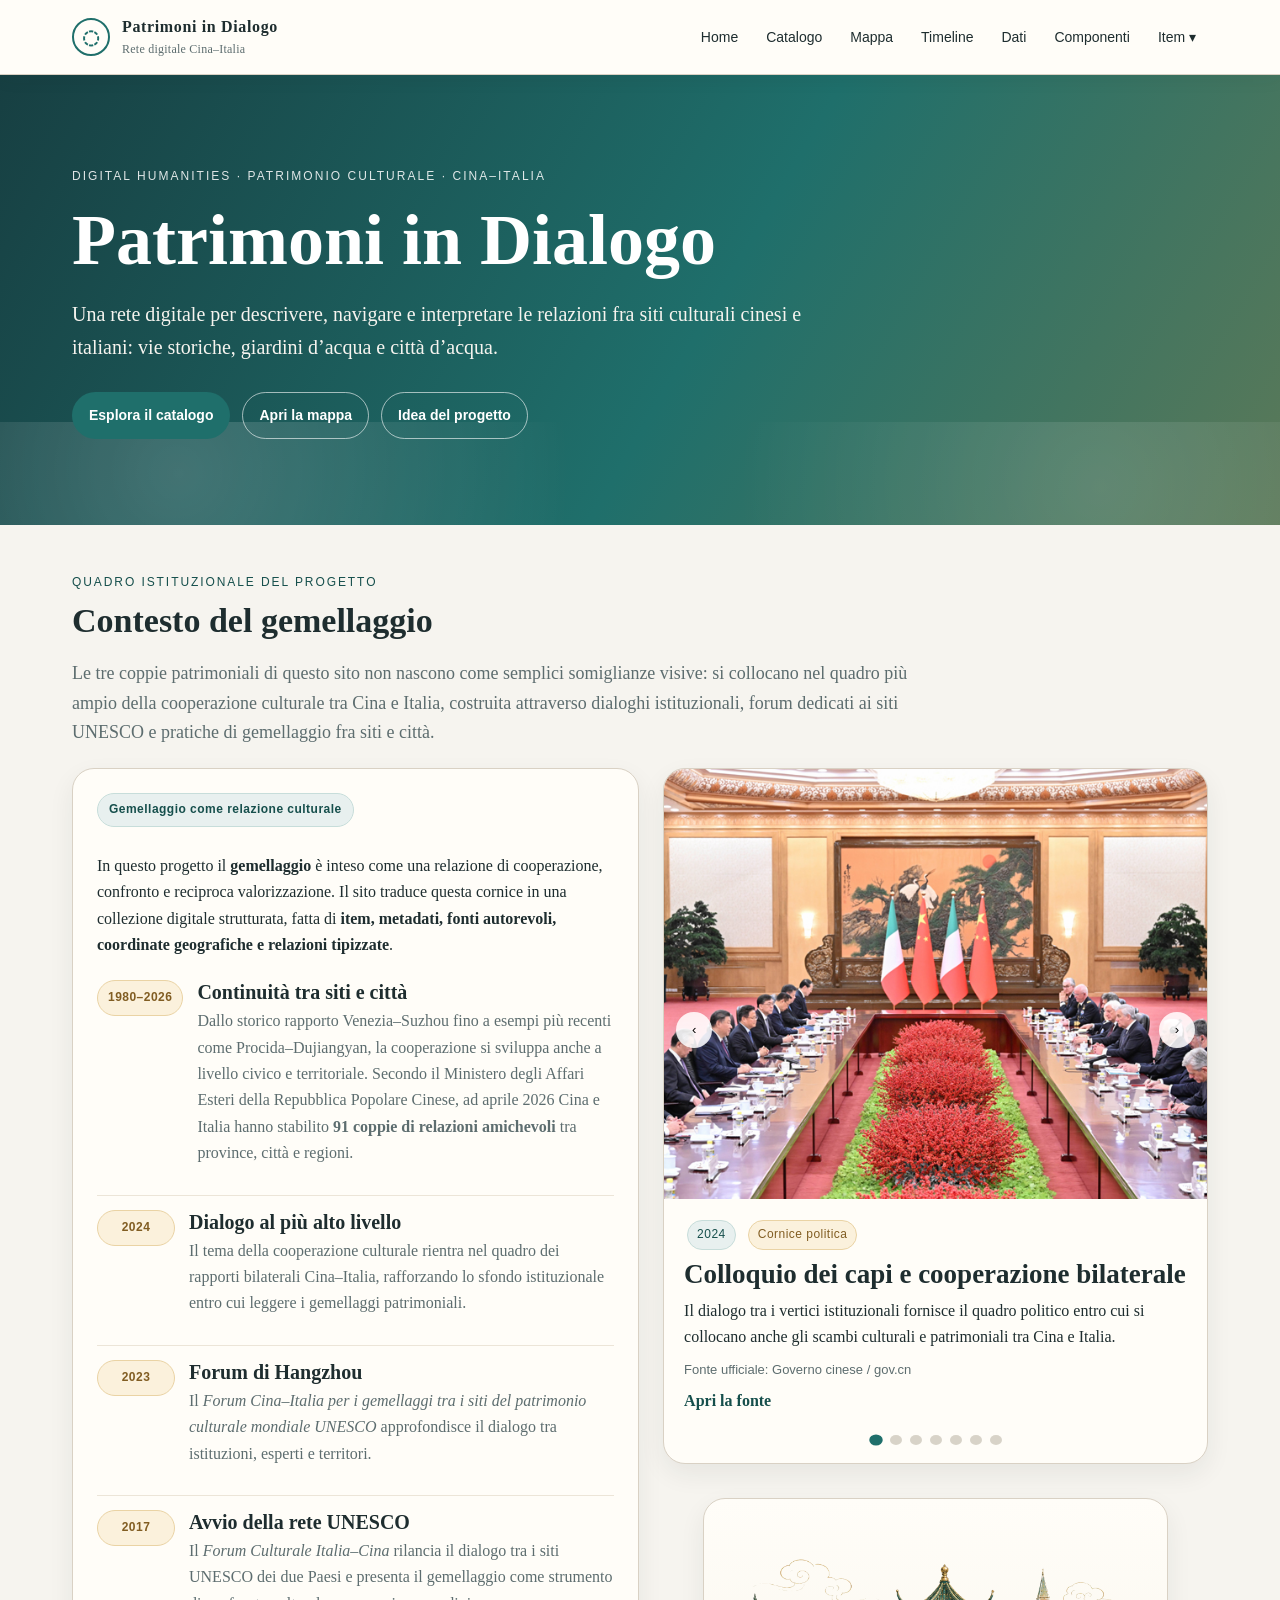
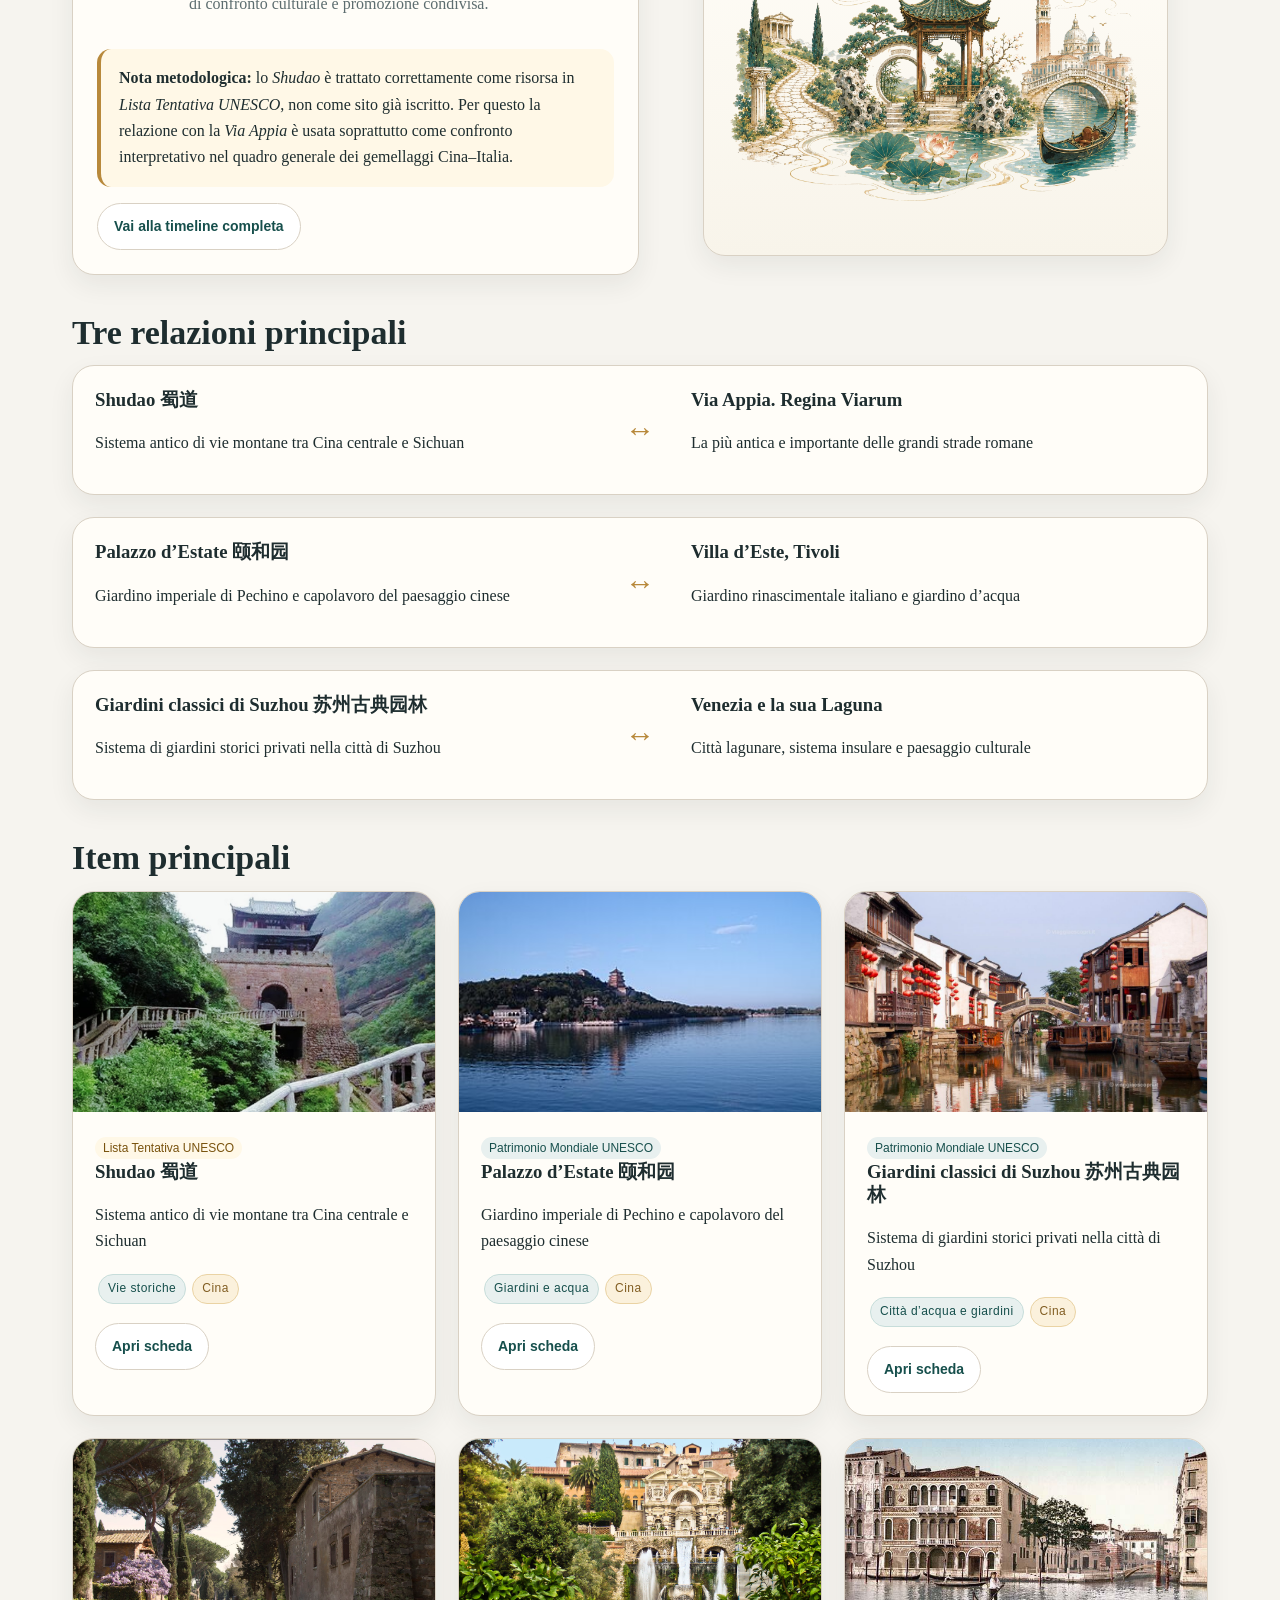
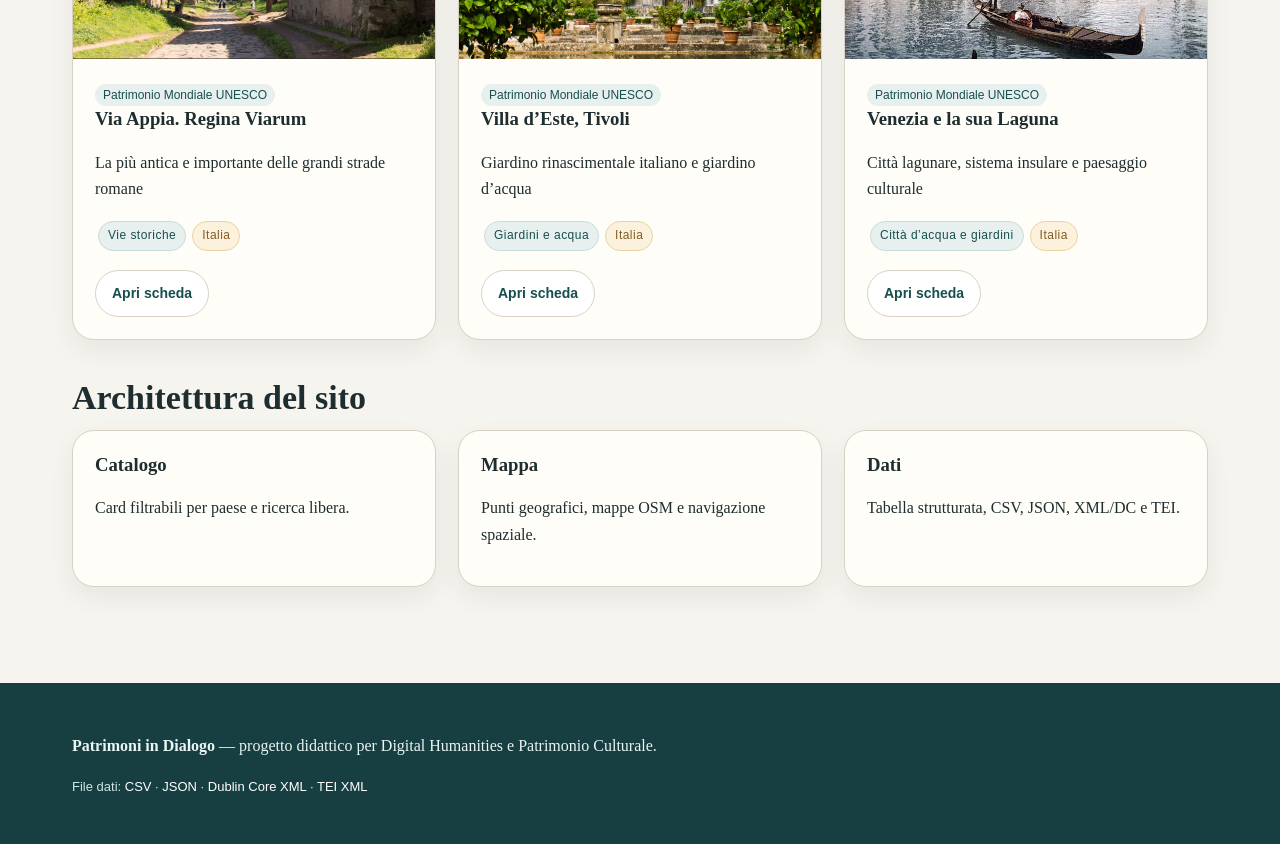
==== index.html @ cc944fa0 "Add files via upload add 插图" ====
<!DOCTYPE html><html lang="it"><head><meta charset="UTF-8"><meta name="viewport" content="width=device-width, initial-scale=1.0"><title>Patrimoni in Dialogo</title><meta name="description" content="Rete digitale dei gemellaggi UNESCO tra Cina e Italia"><meta name="DC.title" content="Patrimoni in Dialogo"><meta name="DC.creator" content="Yalun Li"><meta name="DC.subject" content="Digital Humanities; Patrimonio culturale; UNESCO; Cina; Italia"><meta name="DC.description" content="Rete digitale dei gemellaggi UNESCO tra Cina e Italia"><meta name="DC.language" content="it"><link rel="stylesheet" href="css/style.css"></head><body><a class="skip-link" href="#main">Salta al contenuto</a><header class="topbar"><nav class="nav" aria-label="Navigazione principale"><a class="brand" href="index.html"><span class="brand-mark">◌</span><span>Patrimoni in Dialogo<span class="brand-sub">Rete digitale Cina–Italia</span></span></a><button class="menu-toggle" onclick="toggleMenu()">Menu</button><div class="navlinks"><a href="index.html">Home</a><a href="catalogo.html">Catalogo</a><a href="mappa.html">Mappa</a><a href="timeline.html">Timeline</a><a href="dati.html">Dati</a><a href="componenti.html">Componenti</a><div class="dropdown"><button class="dropbtn">Item ▾</button><div class="dropdown-content"><a href="items/shudao.html">Shudao 蜀道</a><a href="items/via-appia.html">Via Appia. Regina Viarum</a><a href="items/yiheyuan.html">Palazzo d’Estate 颐和园</a><a href="items/villa-deste.html">Villa d’Este, Tivoli</a><a href="items/suzhou.html">Giardini classici di Suzhou 苏州古典园林</a><a href="items/venezia.html">Venezia e la sua Laguna</a></div></div></div></nav></header>
<section class="hero"><div class="hero-inner"><div class="eyebrow">Digital Humanities · Patrimonio Culturale · Cina–Italia</div><h1>Patrimoni in Dialogo</h1><p>Una rete digitale per descrivere, navigare e interpretare le relazioni fra siti culturali cinesi e italiani: vie storiche, giardini d’acqua e città d’acqua.</p><div class="hero-actions"><a class="btn" href="catalogo.html">Esplora il catalogo</a><a class="btn secondary" href="mappa.html">Apri la mappa</a><button class="btn secondary" onclick="openModal('projectModal')">Idea del progetto</button></div></div></section>
<main id="main" class="container"><section class="gemellaggio-context"><div class="context-heading"><div class="eyebrow-section">Quadro istituzionale del progetto</div><h2 class="section-title">Contesto del gemellaggio</h2><p class="section-lead">Le tre coppie patrimoniali di questo sito non nascono come semplici somiglianze visive: si collocano nel quadro più ampio della cooperazione culturale tra Cina e Italia, costruita attraverso dialoghi istituzionali, forum dedicati ai siti UNESCO e pratiche di gemellaggio fra siti e città.</p></div><div class="context-layout"><div class="context-copy card"><div class="card-body"><span class="context-pill">Gemellaggio come relazione culturale</span><p>In questo progetto il <strong>gemellaggio</strong> è inteso come una relazione di cooperazione, confronto e reciproca valorizzazione. Il sito traduce questa cornice in una collezione digitale strutturata, fatta di <strong>item, metadati, fonti autorevoli, coordinate geografiche e relazioni tipizzate</strong>.</p><div class="milestone-list"><article class="milestone"><span class="milestone-year">1980–2026</span><div><h3>Continuità tra siti e città</h3><p>Dallo storico rapporto Venezia–Suzhou fino a esempi più recenti come Procida–Dujiangyan, la cooperazione si sviluppa anche a livello civico e territoriale. Secondo il Ministero degli Affari Esteri della Repubblica Popolare Cinese, ad aprile 2026 Cina e Italia hanno stabilito <strong>91 coppie di relazioni amichevoli</strong> tra province, città e regioni.</p></div></article><article class="milestone"><span class="milestone-year">2024</span><div><h3>Dialogo al più alto livello</h3><p>Il tema della cooperazione culturale rientra nel quadro dei rapporti bilaterali Cina–Italia, rafforzando lo sfondo istituzionale entro cui leggere i gemellaggi patrimoniali.</p></div></article><article class="milestone"><span class="milestone-year">2023</span><div><h3>Forum di Hangzhou</h3><p>Il <em>Forum Cina–Italia per i gemellaggi tra i siti del patrimonio culturale mondiale UNESCO</em> approfondisce il dialogo tra istituzioni, esperti e territori.</p></div></article><article class="milestone"><span class="milestone-year">2017</span><div><h3>Avvio della rete UNESCO</h3><p>Il <em>Forum Culturale Italia–Cina</em> rilancia il dialogo tra i siti UNESCO dei due Paesi e presenta il gemellaggio come strumento di confronto culturale e promozione condivisa.</p></div></article></div><div class="note context-note"><strong>Nota metodologica:</strong> lo <em>Shudao</em> è trattato correttamente come risorsa in <em>Lista Tentativa UNESCO</em>, non come sito già iscritto. Per questo la relazione con la <em>Via Appia</em> è usata soprattutto come confronto interpretativo nel quadro generale dei gemellaggi Cina–Italia.</div><div class="context-actions"><a class="btn light" href="timeline.html">Vai alla timeline completa</a></div></div></div><div class="context-media-column"><div class="slideshow institutional-slideshow card" aria-label="Galleria di immagini sul gemellaggio"><div class="slide active"><img class="site-img heritage-photo institutional-photo" src="img/colloquio-dei-capi.jpg" alt="Colloquio istituzionale tra delegazioni cinese e italiana"><div class="slide-caption"><div class="slide-topline"><span class="tag">2024</span><span class="tag gold">Cornice politica</span></div><h3>Colloquio dei capi e cooperazione bilaterale</h3><p>Il dialogo tra i vertici istituzionali fornisce il quadro politico entro cui si collocano anche gli scambi culturali e patrimoniali tra Cina e Italia.</p><p class="small">Fonte ufficiale: Governo cinese / gov.cn</p><a href="https://www.gov.cn/yaowen/liebiao/202411/content_6985670.htm" target="_blank" rel="noopener">Apri la fonte</a></div></div><div class="slide"><img class="site-img heritage-photo institutional-photo" src="img/gemellaggio-unesco-2017.jpg" alt="Pagina UNESCO Italia sul gemellaggio tra i siti UNESCO"><div class="slide-caption"><div class="slide-topline"><span class="tag">2017</span><span class="tag gold">UNESCO Italia</span></div><h3>Il Forum Culturale Italia–Cina lancia il gemellaggio tra i siti UNESCO</h3><p>Uno dei passaggi chiave per la costruzione di una rete di relazioni tra patrimoni dei due Paesi.</p><p class="small">Fonte: Commissione Nazionale Italiana per l’UNESCO</p><a href="https://www.unesco.it/it/news/il-forum-culturale-italia-cina-lancia-il-gemellaggio-tra-i-siti-unesco/" target="_blank" rel="noopener">Apri la fonte</a></div></div><div class="slide"><img class="site-img heritage-photo institutional-photo" src="img/forum-siti-2023.jpg" alt="Poster del Forum Cina-Italia per i gemellaggi tra i siti del patrimonio culturale mondiale UNESCO"><div class="slide-caption"><div class="slide-topline"><span class="tag">2023</span><span class="tag gold">Forum di Hangzhou</span></div><h3>Forum Cina–Italia per i gemellaggi tra i siti UNESCO</h3><p>Il forum di Hangzhou consolida lo scambio di esperienze e di pratiche di tutela tra siti patrimoniali cinesi e italiani.</p><p class="small">Fonte: China News / 凤凰网</p><a href="https://news.ifeng.com/c/8U62hd6obZd" target="_blank" rel="noopener">Apri la fonte</a></div></div><div class="slide"><img class="site-img heritage-photo institutional-photo" src="img/gemellaggio-villa-palazzo.jpg" alt="Visit Lazio: gemellaggio tra Villa d’Este e Palazzo d’Estate"><div class="slide-caption"><div class="slide-topline"><span class="tag">Caso studio</span><span class="tag gold">Siti UNESCO</span></div><h3>Villa d’Este ↔ Palazzo d’Estate</h3><p>Un gemellaggio esplicitamente formulato tra due paesaggi d’acqua e di rappresentazione del potere.</p><p class="small">Fonte: Visit Lazio</p><a href="https://www.visitlazio.com/gemellaggio-tra-villa-deste-e-palazzo-destate/" target="_blank" rel="noopener">Apri la fonte</a></div></div><div class="slide"><img class="site-img heritage-photo institutional-photo" src="img/extraevent-dei-due-villa.jpg" alt="Evento Dove il cielo incontra l’umano: il Palazzo d’Estate di Pechino a Villa d’Este"><div class="slide-caption"><div class="slide-topline"><span class="tag">2025–2026</span><span class="tag gold">Mostra / evento</span></div><h3>Dove il cielo incontra l’umano: il Palazzo d’Estate di Pechino a Villa d’Este</h3><p>Questa iniziativa espositiva rende visibile il dialogo culturale tra i due siti anche sul piano curatoriale e pubblico, trasformando il gemellaggio in esperienza culturale condivisa.</p><p class="small">Fonte: Artribune</p><a href="https://www.artribune.com/mostre-evento-arte/dove-il-cielo-incontra-lumano-%E5%A4%A9%E4%BA%BA%E5%90%88%E4%B8%80-il-palazzo-destate-di-pechino-a-villa-deste/" target="_blank" rel="noopener">Apri la fonte</a></div></div><div class="slide"><img class="site-img heritage-photo institutional-photo" src="img/gemellaggio-suzhou-venezia.jpg" alt="Comune di Venezia: accordo di gemellaggio con Suzhou"><div class="slide-caption"><div class="slide-topline"><span class="tag">1980</span><span class="tag gold">Gemellaggio civico</span></div><h3>Suzhou ↔ Venezia</h3><p>Il rapporto tra Suzhou e Venezia mostra come la cooperazione Cina–Italia passi anche attraverso legami urbani di lunga durata.</p><p class="small">Fonte ufficiale: Comune di Venezia</p><a href="https://www.comune.venezia.it/it/content/suzhou-gemellaggi-gemellaggi-e-accordi-venezia-mondo" target="_blank" rel="noopener">Apri la fonte</a></div></div><div class="slide"><img class="site-img heritage-photo institutional-photo" src="img/gemellaggio-procida-dujiangyan.jpg" alt="Gemellaggio tra Procida e Dujiangyan"><div class="slide-caption"><div class="slide-topline"><span class="tag">2025</span><span class="tag gold">Esempio recente</span></div><h3>Procida ↔ Dujiangyan</h3><p>Un esempio recente di gemellaggio territoriale che rende visibile la continuità e l’attualità degli scambi culturali tra i due Paesi.</p><p class="small">Fonte: notizia illustrativa fornita dall’utente</p><a href="https://pinograzioli.news/gemellaggio-tra-procida-e-dujiangyan-un-ponte-tra-italia-e-cina-per-proteggere-i-panda/" target="_blank" rel="noopener">Apri la fonte</a></div></div><div class="slide-controls"><button aria-label="Slide precedente" onclick="nextSlide(-1)">‹</button><button aria-label="Slide successiva" onclick="nextSlide(1)">›</button></div><div class="slide-dots" role="tablist" aria-label="Selezione slide"><button class="dot active" onclick="showSlide(0)" aria-label="Vai alla slide 1"></button><button class="dot" onclick="showSlide(1)" aria-label="Vai alla slide 2"></button><button class="dot" onclick="showSlide(2)" aria-label="Vai alla slide 3"></button><button class="dot" onclick="showSlide(3)" aria-label="Vai alla slide 4"></button><button class="dot" onclick="showSlide(4)" aria-label="Vai alla slide 5"></button><button class="dot" onclick="showSlide(5)" aria-label="Vai alla slide 6"></button><button class="dot" onclick="showSlide(6)" aria-label="Vai alla slide 7"></button></div></div><figure class="context-illustration card" aria-label="Illustrazione tematica delle relazioni patrimoniali"><div class="card-body"><img class="context-illustration-img" src="img/add-illustrazione.png" alt="Illustrazione decorativa delle tre relazioni patrimoniali tra Cina e Italia: una via storica con rovine classiche, un padiglione di giardino con rocce e loto, e una città d’acqua veneziana con ponte e gondola."></div></figure></div></div></section>
<section style="margin-top:38px"><h2 class="section-title">Tre relazioni principali</h2><div class="grid"><div class="relation card"><div class="card-body"><h3>Shudao 蜀道</h3><p>Sistema antico di vie montane tra Cina centrale e Sichuan</p></div><div class="arrow">↔</div><div class="card-body"><h3>Via Appia. Regina Viarum</h3><p>La più antica e importante delle grandi strade romane</p></div></div><div class="relation card"><div class="card-body"><h3>Palazzo d’Estate 颐和园</h3><p>Giardino imperiale di Pechino e capolavoro del paesaggio cinese</p></div><div class="arrow">↔</div><div class="card-body"><h3>Villa d’Este, Tivoli</h3><p>Giardino rinascimentale italiano e giardino d’acqua</p></div></div><div class="relation card"><div class="card-body"><h3>Giardini classici di Suzhou 苏州古典园林</h3><p>Sistema di giardini storici privati nella città di Suzhou</p></div><div class="arrow">↔</div><div class="card-body"><h3>Venezia e la sua Laguna</h3><p>Città lagunare, sistema insulare e paesaggio culturale</p></div></div></div></section>
<section style="margin-top:38px"><h2 class="section-title">Item principali</h2><div class="grid grid-3"><article class="card" data-card data-kind="Cina"><img class="site-img heritage-photo shudao-photo" src="img/shudao.jpg" alt="Fotografia: Shudao 蜀道"><div class="card-body"><span class="status-pill tentative">Lista Tentativa UNESCO</span><h3>Shudao 蜀道</h3><p>Sistema antico di vie montane tra Cina centrale e Sichuan</p><p><span class="tag">Vie storiche</span><span class="tag gold">Cina</span></p><a class="btn light" href="items/shudao.html">Apri scheda</a></div></article><article class="card" data-card data-kind="Cina"><img class="site-img heritage-photo yiheyuan-photo" src="img/yiheyuan.jpg" alt="Fotografia: Palazzo d’Estate 颐和园"><div class="card-body"><span class="status-pill inscribed">Patrimonio Mondiale UNESCO</span><h3>Palazzo d’Estate 颐和园</h3><p>Giardino imperiale di Pechino e capolavoro del paesaggio cinese</p><p><span class="tag">Giardini e acqua</span><span class="tag gold">Cina</span></p><a class="btn light" href="items/yiheyuan.html">Apri scheda</a></div></article><article class="card" data-card data-kind="Cina"><img class="site-img heritage-photo suzhou-photo" src="img/suzhou.jpg" alt="Fotografia: Giardini classici di Suzhou 苏州古典园林"><div class="card-body"><span class="status-pill inscribed">Patrimonio Mondiale UNESCO</span><h3>Giardini classici di Suzhou 苏州古典园林</h3><p>Sistema di giardini storici privati nella città di Suzhou</p><p><span class="tag">Città d’acqua e giardini</span><span class="tag gold">Cina</span></p><a class="btn light" href="items/suzhou.html">Apri scheda</a></div></article><article class="card" data-card data-kind="Italia"><img class="site-img heritage-photo via-appia-photo" src="img/via-appia.jpg" alt="Fotografia: Via Appia. Regina Viarum"><div class="card-body"><span class="status-pill inscribed">Patrimonio Mondiale UNESCO</span><h3>Via Appia. Regina Viarum</h3><p>La più antica e importante delle grandi strade romane</p><p><span class="tag">Vie storiche</span><span class="tag gold">Italia</span></p><a class="btn light" href="items/via-appia.html">Apri scheda</a></div></article><article class="card" data-card data-kind="Italia"><img class="site-img heritage-photo villa-deste-photo" src="img/villa-deste.jpg" alt="Fotografia: Villa d’Este, Tivoli"><div class="card-body"><span class="status-pill inscribed">Patrimonio Mondiale UNESCO</span><h3>Villa d’Este, Tivoli</h3><p>Giardino rinascimentale italiano e giardino d’acqua</p><p><span class="tag">Giardini e acqua</span><span class="tag gold">Italia</span></p><a class="btn light" href="items/villa-deste.html">Apri scheda</a></div></article><article class="card" data-card data-kind="Italia"><img class="site-img heritage-photo venezia-photo" src="img/venezia.jpg" alt="Fotografia: Venezia e la sua Laguna"><div class="card-body"><span class="status-pill inscribed">Patrimonio Mondiale UNESCO</span><h3>Venezia e la sua Laguna</h3><p>Città lagunare, sistema insulare e paesaggio culturale</p><p><span class="tag">Città d’acqua e giardini</span><span class="tag gold">Italia</span></p><a class="btn light" href="items/venezia.html">Apri scheda</a></div></article></div></section>
<section style="margin-top:38px"><h2 class="section-title">Architettura del sito</h2><div class="grid grid-3"><div class="card"><div class="card-body"><h3>Catalogo</h3><p>Card filtrabili per paese e ricerca libera.</p></div></div><div class="card"><div class="card-body"><h3>Mappa</h3><p>Punti geografici, mappe OSM e navigazione spaziale.</p></div></div><div class="card"><div class="card-body"><h3>Dati</h3><p>Tabella strutturata, CSV, JSON, XML/DC e TEI.</p></div></div></div></section></main>
<div id="projectModal" class="modal"><div class="modal-content"><span class="close" onclick="closeModal('projectModal')">&times;</span><h2>Idea progettuale</h2><p><strong>Patrimoni in Dialogo</strong> costruisce una piccola collezione digitale dedicata ai rapporti culturali fra patrimoni cinesi e italiani. Ogni item è descritto attraverso metadati, fonti, coordinate e relazioni con altri item.</p><p>La domanda guida è: come trasformare gemellaggi e analogie patrimoniali in un sistema navigabile di dati, relazioni e interpretazioni?</p></div></div>
<button class="btn backtop" onclick="window.scrollTo({top:0,behavior:'smooth'})">↑ Top</button><footer class="footer"><div class="container"><p><strong>Patrimoni in Dialogo</strong> — progetto didattico per Digital Humanities e Patrimonio Culturale.</p><p class="small">File dati: <a href="data/items.csv">CSV</a> · <a href="data/items.json">JSON</a> · <a href="xml/metadata-dc.xml">Dublin Core XML</a> · <a href="xml/fonte-tei.xml">TEI XML</a></p></div></footer><script src="js/script.js"></script></body></html>
---- css/style.css ----
:root{
  --ink:#1e2d2f;
  --muted:#5d6d6f;
  --bg:#f6f4ef;
  --paper:#fffdf8;
  --line:#d9d1c4;
  --teal:#1f6f6b;
  --teal-dark:#164f4c;
  --gold:#b8893b;
  --red:#8b3f34;
  --shadow:0 16px 40px rgba(30,45,47,.12);
  --radius:22px;
}
*{box-sizing:border-box}
html{scroll-behavior:smooth}
body{margin:0;font-family:Georgia,'Times New Roman',serif;background:var(--bg);color:var(--ink);line-height:1.65}
a{color:var(--teal-dark);text-decoration:none}a:hover{text-decoration:underline}
.skip-link{position:absolute;left:-999px;top:auto;background:var(--teal);color:white;padding:8px 12px;z-index:1000}.skip-link:focus{left:12px;top:12px}
.topbar{background:var(--paper);border-bottom:1px solid var(--line);position:sticky;top:0;z-index:20;box-shadow:0 4px 18px rgba(30,45,47,.06)}
.nav{max-width:1180px;margin:0 auto;display:flex;align-items:center;justify-content:space-between;gap:20px;padding:14px 22px}
.brand{display:flex;align-items:center;gap:12px;font-weight:bold;letter-spacing:.04em;color:var(--ink)}.brand-mark{width:38px;height:38px;border:2px solid var(--teal);border-radius:50%;display:grid;place-items:center;color:var(--teal);font-size:20px}.brand-sub{font-size:12px;color:var(--muted);display:block;letter-spacing:.02em;font-weight:normal}
.navlinks{display:flex;align-items:center;gap:4px;flex-wrap:wrap}.navlinks a,.dropbtn{font-family:Arial,sans-serif;font-size:14px;color:var(--ink);padding:9px 12px;border-radius:999px;border:0;background:transparent;cursor:pointer}.navlinks a:hover,.dropbtn:hover,.navlinks a.active{background:#e8f0ef;text-decoration:none;color:var(--teal-dark)}
.dropdown{position:relative}.dropdown-content{display:none;position:absolute;right:0;background:white;min-width:230px;border:1px solid var(--line);box-shadow:var(--shadow);border-radius:16px;padding:8px;z-index:25}.dropdown-content a{display:block;border-radius:12px}.dropdown:hover .dropdown-content{display:block}
.menu-toggle{display:none;background:var(--teal);color:white;border:0;border-radius:999px;padding:8px 12px;font-family:Arial,sans-serif}.hero{position:relative;overflow:hidden;background:linear-gradient(120deg,#173f42 0%,#1f6f6b 55%,#b8893b 170%);color:white}.hero::after{content:"";position:absolute;inset:auto -10% -35% -10%;height:260px;background:radial-gradient(circle at 20% 20%,rgba(255,255,255,.22),transparent 32%),radial-gradient(circle at 80% 25%,rgba(255,255,255,.16),transparent 30%);opacity:.8}.hero-inner{max-width:1180px;margin:0 auto;padding:92px 22px 86px;position:relative;z-index:1}.eyebrow{font-family:Arial,sans-serif;text-transform:uppercase;letter-spacing:.17em;font-size:12px;opacity:.86}.hero h1{font-size:clamp(36px,6vw,72px);line-height:1.04;margin:16px 0 20px;max-width:980px}.hero p{max-width:790px;font-size:20px;color:#f6f4ef}.hero-actions{display:flex;gap:12px;flex-wrap:wrap;margin-top:28px}.btn{display:inline-flex;align-items:center;gap:8px;border:1px solid transparent;background:var(--teal);color:white;padding:11px 16px;border-radius:999px;font-family:Arial,sans-serif;font-size:14px;font-weight:700;cursor:pointer}.btn:hover{text-decoration:none;background:var(--teal-dark)}.btn.secondary{background:transparent;color:white;border-color:rgba(255,255,255,.6)}.btn.light{background:white;color:var(--teal-dark);border-color:var(--line)}.btn.warn{background:var(--gold);color:#231b10}.container{max-width:1180px;margin:0 auto;padding:48px 22px}.section-title{font-size:34px;line-height:1.18;margin:0 0 12px}.section-lead{font-size:18px;color:var(--muted);max-width:850px}.grid{display:grid;gap:22px}.grid-2{grid-template-columns:repeat(2,minmax(0,1fr))}.grid-3{grid-template-columns:repeat(3,minmax(0,1fr))}.card{background:var(--paper);border:1px solid var(--line);border-radius:var(--radius);box-shadow:0 10px 26px rgba(30,45,47,.07);overflow:hidden}.card-body{padding:22px}.card h3{margin-top:0;line-height:1.25}.tag{display:inline-block;font-family:Arial,sans-serif;font-size:12px;letter-spacing:.04em;background:#e8f0ef;color:var(--teal-dark);border:1px solid #c7ddda;border-radius:999px;padding:4px 9px;margin:3px}.tag.gold{background:#fbf1dc;color:#815d22;border-color:#ead3a4}.tag.red{background:#f5e5e1;color:#7c352e;border-color:#e3bdb6}.note{padding:16px 18px;background:#fff8e7;border-left:4px solid var(--gold);border-radius:14px}.warning{padding:16px 18px;background:#faeae7;border-left:4px solid var(--red);border-radius:14px}.site-img{width:100%;aspect-ratio:16/9;display:block;object-fit:cover;background:#d9d1c4}.metadata{width:100%;border-collapse:collapse;background:white;border-radius:14px;overflow:hidden;border:1px solid var(--line)}.metadata th,.metadata td{padding:11px 12px;border-bottom:1px solid var(--line);vertical-align:top}.metadata th{text-align:left;width:32%;background:#f3efe7;color:#2d4b4d}.toolbar{display:flex;flex-wrap:wrap;gap:10px;align-items:center;margin:22px 0}.searchbox,.selectbox{padding:11px 12px;border:1px solid var(--line);border-radius:999px;background:white;min-width:230px}.relation{display:grid;grid-template-columns:1fr auto 1fr;gap:14px;align-items:center}.relation .arrow{font-size:30px;color:var(--gold);text-align:center}.accordion{border-radius:var(--radius);overflow:hidden;border:1px solid var(--line);background:var(--paper)}.accordion button{width:100%;padding:17px 20px;text-align:left;background:var(--paper);border:0;border-bottom:1px solid var(--line);font-weight:bold;cursor:pointer;color:var(--ink);font-size:16px}.panel{display:none;padding:0 20px 20px}.tabs{display:flex;gap:8px;flex-wrap:wrap;margin:20px 0}.tab-button{border:1px solid var(--line);background:white;border-radius:999px;padding:10px 14px;cursor:pointer}.tab-button.active{background:var(--teal);color:white}.tab-content{display:none}.tab-content.active{display:block}.modal{display:none;position:fixed;z-index:100;left:0;top:0;width:100%;height:100%;overflow:auto;background:rgba(0,0,0,.52)}.modal-content{background:var(--paper);margin:8% auto;padding:26px;border:1px solid var(--line);border-radius:var(--radius);max-width:680px;box-shadow:var(--shadow)}.close{float:right;font-size:30px;cursor:pointer}.table-wrap{overflow-x:auto;background:var(--paper);border:1px solid var(--line);border-radius:var(--radius)}.data-table{width:100%;border-collapse:collapse;min-width:1000px}.data-table th,.data-table td{padding:10px 12px;border-bottom:1px solid var(--line);font-size:14px;vertical-align:top}.data-table th{background:#e8f0ef;position:sticky;top:0;text-align:left}.map-frame{width:100%;height:360px;border:0;border-radius:var(--radius);background:#e8f0ef}.map-fallback{margin-top:8px;font-family:Arial,sans-serif;font-size:13px}.local-map{width:100%;background:var(--paper);border:1px solid var(--line);border-radius:var(--radius);padding:18px}.point{cursor:pointer}.timeline{position:relative;margin:30px 0;padding-left:26px}.timeline::before{content:"";position:absolute;left:8px;top:0;bottom:0;width:3px;background:var(--line)}.event{position:relative;margin-bottom:22px;background:var(--paper);border:1px solid var(--line);border-radius:18px;padding:16px}.event::before{content:"";position:absolute;left:-25px;top:20px;width:14px;height:14px;background:var(--gold);border-radius:50%;border:3px solid var(--bg)}.item-layout{display:grid;grid-template-columns:minmax(0,1fr) 315px;gap:24px}.aside{position:sticky;top:92px;align-self:start}.footer{background:#173f42;color:#eaf5f4;margin-top:48px}.footer .container{padding-top:34px;padding-bottom:34px}.footer a{color:white}.small{font-family:Arial,sans-serif;font-size:13px;color:var(--muted)}.footer .small{color:#cfe4e1}.breadcrumb{font-family:Arial,sans-serif;font-size:13px;color:var(--muted);margin-bottom:18px}.source-list li{margin-bottom:8px}.slideshow{position:relative;background:var(--paper);border:1px solid var(--line);border-radius:var(--radius);overflow:hidden}.slide{display:none}.slide.active{display:block}.slide-caption{padding:14px 18px}.slide-controls{position:absolute;top:45%;width:100%;display:flex;justify-content:space-between;padding:0 10px}.slide-controls button{border:0;background:rgba(255,255,255,.85);border-radius:50%;width:36px;height:36px;cursor:pointer}.backtop{position:fixed;right:18px;bottom:18px;display:none}.codebox{background:#172124;color:#eaf5f4;border-radius:16px;padding:16px;overflow:auto;font-size:13px}.status-pill{font-family:Arial,sans-serif;font-size:12px;border-radius:999px;padding:4px 8px;background:#e8f0ef}.status-pill.tentative{background:#fff8e7;color:#79530e}.status-pill.inscribed{background:#e8f0ef;color:#174f4c}@media(max-width:850px){.menu-toggle{display:inline-block}.nav{align-items:flex-start}.navlinks{display:none;width:100%;flex-direction:column;align-items:stretch}.navlinks.open{display:flex}.nav{flex-wrap:wrap}.dropdown-content{position:static;box-shadow:none}.grid-2,.grid-3,.item-layout{grid-template-columns:1fr}.aside{position:static}.relation{grid-template-columns:1fr}.relation .arrow{transform:rotate(90deg)}.hero-inner{padding:62px 22px}.hero p{font-size:18px}}


/* Fotografie reali dei sei patrimoni: card e item page con taglio uniforme. */
.heritage-photo{object-fit:cover;object-position:center center;background:#d9d1c4;}
.card .heritage-photo{height:220px;aspect-ratio:auto;}
.slideshow .heritage-photo{height:430px;aspect-ratio:auto;}
.shudao-photo{object-position:center center;}
.via-appia-photo{object-position:center center;}
.yiheyuan-photo{object-position:center center;}
.villa-deste-photo{object-position:center center;}
.suzhou-photo{object-position:center center;}
.venezia-photo{object-position:center center;}
.slide-caption a{font-weight:bold;}
@media(max-width:850px){
  .card .heritage-photo{height:190px;}
  .slideshow .heritage-photo{height:300px;}
}

/* Mappa Leaflet interattiva dei gemellaggi Cina-Italia. */
.interactive-map-section{position:relative;background:var(--paper);border:1px solid var(--line);border-radius:var(--radius);padding:18px;box-shadow:0 10px 26px rgba(30,45,47,.07);margin:24px 0 34px;}
.map-panel-head{display:flex;justify-content:space-between;gap:18px;align-items:flex-start;margin:0 0 14px;}
.map-panel-head h2{margin:0 0 4px;}
.map-panel-head p{margin:0;color:var(--muted);}
.map-legend{display:flex;flex-wrap:wrap;gap:10px;justify-content:flex-end;font-family:Arial,sans-serif;font-size:13px;min-width:280px;}
.map-legend span{display:inline-flex;align-items:center;gap:6px;background:#f6f4ef;border:1px solid var(--line);border-radius:999px;padding:5px 9px;}
.legend-star{font-style:normal;font-size:16px;line-height:1;}
.china-star{color:var(--teal);}.italy-star{color:var(--red);}
.legend-line{width:30px;height:0;border-top:3px dashed var(--gold);display:inline-block;}
.heritage-map{width:100%;height:620px;border-radius:18px;border:1px solid var(--line);overflow:hidden;background:#e8f0ef;box-shadow:inset 0 0 0 1px rgba(255,255,255,.7);transform:translate(var(--mx,0),var(--my,0));transition:transform .08s linear;}
.heritage-star-icon{background:transparent;border:0;text-align:center;font-size:30px;line-height:30px;text-shadow:0 2px 7px rgba(0,0,0,.36),0 0 2px #fff;filter:drop-shadow(0 2px 4px rgba(0,0,0,.25));transition:transform .16s ease, filter .16s ease;}
.heritage-star-icon:hover{transform:scale(1.28);filter:drop-shadow(0 6px 9px rgba(0,0,0,.35));}
.heritage-star-icon.china{color:var(--teal);}
.heritage-star-icon.italy{color:var(--red);}
.floating-map-card{position:fixed;z-index:1200;pointer-events:none;width:310px;background:rgba(255,253,248,.97);border:1px solid var(--line);border-left:5px solid var(--gold);box-shadow:var(--shadow);border-radius:16px;padding:13px 15px;opacity:0;transform:translateY(6px);transition:opacity .13s ease,transform .13s ease;font-family:Arial,sans-serif;}
.floating-map-card.visible{opacity:1;transform:translateY(0);}
.floating-map-card strong{display:block;font-family:Georgia,'Times New Roman',serif;font-size:18px;line-height:1.2;color:var(--ink);}
.floating-map-card span{display:block;color:var(--teal-dark);font-size:12px;margin-top:4px;}
.floating-map-card em{display:block;color:var(--muted);font-size:12px;margin-top:8px;font-style:normal;}
.floating-map-card p{font-size:13px;margin:8px 0 0;color:var(--ink);}
.popup-card h3{margin:0 0 8px;font-size:20px;line-height:1.2;}.popup-card p{margin:6px 0;}.leaflet-popup-content{font-family:Arial,sans-serif;line-height:1.45;}.leaflet-popup-content .btn{padding:7px 10px;font-size:12px;margin-top:4px;}
.map-help{margin:11px 2px 0;}.pair-summary{margin-top:32px;}.pair-card{border-top:5px solid var(--gold);}
@media(max-width:850px){.map-panel-head{flex-direction:column}.map-legend{justify-content:flex-start;min-width:0}.heritage-map{height:520px}.floating-map-card{display:none}.interactive-map-section{padding:12px}}

/* Versione corretta della mappa: SVG locale, fluida, completa e senza tasselli esterni. */
.fast-map-section .heritage-map{display:none;}
.svg-map-shell{position:relative;width:100%;border-radius:18px;border:1px solid var(--line);overflow:hidden;background:#e8f0ef;box-shadow:inset 0 0 0 1px rgba(255,255,255,.7);}
.svg-heritage-map{display:block;width:100%;height:auto;min-height:480px;transform:translate(var(--mx,0),var(--my,0));transition:transform .08s linear;}
.map-grid path{stroke:#c4d5d1;stroke-width:1;fill:none;}
.continent-shapes path{stroke:#c9bda9;stroke-width:1;}
.map-area-label{font-family:Georgia,'Times New Roman',serif;font-weight:bold;font-size:34px;}
.italy-label{fill:var(--red);}.china-label{fill:var(--teal);}
.map-caption-svg{font-family:Arial,sans-serif;font-size:13px;fill:#687b7c;text-anchor:middle;}
.pair-curve{fill:none;stroke:var(--gold);stroke-width:4;stroke-dasharray:8 7;stroke-linecap:round;opacity:.86;cursor:pointer;transition:stroke-width .15s ease,opacity .15s ease;}
.pair-curve:hover{stroke-width:6;opacity:1;}
.svg-site{cursor:pointer;outline:none;}
.svg-site text{font-family:Arial,sans-serif;font-size:31px;text-anchor:middle;dominant-baseline:middle;paint-order:stroke;stroke:#fffdfa;stroke-width:4px;filter:drop-shadow(0 3px 4px rgba(0,0,0,.28));transition:font-size .15s ease,filter .15s ease;}
.svg-site.china text{fill:var(--teal);}.svg-site.italy text{fill:var(--red);}
.svg-site:hover text,.svg-site:focus text{font-size:42px;filter:drop-shadow(0 6px 9px rgba(0,0,0,.35));}
.map-info-card{position:absolute;right:18px;bottom:18px;width:min(365px,calc(100% - 36px));background:rgba(255,253,248,.98);border:1px solid var(--line);border-left:5px solid var(--teal);border-radius:18px;box-shadow:var(--shadow);padding:18px;opacity:0;transform:translateY(12px);pointer-events:none;transition:opacity .16s ease,transform .16s ease;}
.map-info-card.visible{opacity:1;transform:translateY(0);pointer-events:auto;}
.map-info-card h3{margin:0 34px 10px 0;line-height:1.2;}
.map-info-card p{margin:7px 0;}
.map-info-close{position:absolute;right:12px;top:10px;border:0;background:#f3efe7;border-radius:50%;width:30px;height:30px;font-size:20px;cursor:pointer;color:var(--muted);}
.map-info-close:hover{background:#e8f0ef;color:var(--ink);}
@media(max-width:850px){.svg-heritage-map{min-height:360px}.map-area-label{font-size:28px}.map-info-card{position:relative;right:auto;bottom:auto;width:auto;margin:12px;opacity:1;transform:none;display:none}.map-info-card.visible{display:block}.svg-site text{font-size:27px}.svg-site:hover text,.svg-site:focus text{font-size:34px}}

/* Mappa eurasiatica corretta: base cartografica locale + overlay interattivo. */
.real-map-shell{background:#dcebed;}
.real-heritage-map image{filter:saturate(.92) contrast(1.03);}
.real-heritage-map .pair-curve{stroke:#b8893b;stroke-width:4.2;stroke-dasharray:9 7;stroke-linecap:round;opacity:.92;}
.real-heritage-map .pair-curve:hover{stroke-width:6;opacity:1;}
.real-heritage-map .svg-site text{font-size:30px;stroke:#fffdfa;stroke-width:4.2px;paint-order:stroke;}
.real-heritage-map .svg-site:hover text,.real-heritage-map .svg-site:focus text{font-size:39px;}
.detailed-maps{margin-top:36px;}
.detailed-maps .section-lead{margin-bottom:22px;}
@media(max-width:850px){.real-heritage-map .svg-site text{font-size:28px}.real-heritage-map .svg-site:hover text,.real-heritage-map .svg-site:focus text{font-size:36px}}


/* --- Mappa: cornice più compatta attorno alla carta eurasiatica --- */
.real-map-shell {
  padding: 0 !important;
  background: #dfeff0 !important;
  overflow: hidden !important;
}

.real-heritage-map {
  display: block !important;
  width: 100% !important;
  height: auto !important;
  margin: 0 !important;
  transform: translate(var(--mx, 0), var(--my, 0));
  transition: transform .18s ease-out;
}

/* Sposta la carta verso l'alto: elimina il grande spazio azzurro superiore. */
.real-heritage-map image {
  transform: translateY(-72px);
}

/* Mantiene la didascalia nella fascia azzurra inferiore, ma più compatta. */
.real-heritage-map .map-caption-svg {
  transform: translateY(-52px);
}

@media (min-width: 769px) {
  .real-map-shell {
    max-height: 548px;
  }
}



/* --- Allinea stelle, curve e etichette alla carta spostata verso l'alto --- */
.real-heritage-map .pair-lines,
.real-heritage-map .map-sites,
.real-heritage-map .map-area-label {
  transform: translateY(-72px);
}



/* --- Riduce ulteriormente la fascia azzurra inferiore sotto la carta --- */
.real-heritage-map .map-caption-svg {
  transform: translateY(-96px) !important;
}

@media (min-width: 769px) {
  .real-map-shell {
    max-height: 500px !important;
  }
}



/* --- Ulteriore riduzione della fascia azzurra inferiore --- */
.real-heritage-map .map-caption-svg {
  transform: translateY(-108px) !important;
}

@media (min-width: 769px) {
  .real-map-shell {
    max-height: 460px !important;
  }
}



/* Home: sezione sul contesto del gemellaggio */
.eyebrow-section{font-family:Arial,sans-serif;text-transform:uppercase;letter-spacing:.16em;font-size:12px;color:var(--teal-dark);margin-bottom:8px;}
.gemellaggio-context{display:block;}
.context-heading{max-width:980px;margin-bottom:20px;}
.context-layout{display:grid;grid-template-columns:minmax(0,1.02fr) minmax(340px,.98fr);gap:24px;align-items:start;}
.context-copy .card-body{padding:24px;}
.context-pill{display:inline-flex;align-items:center;gap:6px;background:#e8f0ef;color:var(--teal-dark);border:1px solid #c7ddda;border-radius:999px;padding:6px 11px;font-family:Arial,sans-serif;font-size:12px;font-weight:700;letter-spacing:.04em;margin-bottom:10px;}
.milestone-list{display:grid;gap:14px;margin:18px 0 18px;}
.milestone{display:grid;grid-template-columns:auto 1fr;gap:14px;padding:14px 0;border-top:1px solid #ece5d8;}
.milestone:first-child{border-top:0;padding-top:4px;}
.milestone-year{display:inline-flex;align-items:center;justify-content:center;min-width:78px;height:36px;padding:0 10px;border-radius:999px;background:#fbf1dc;color:#815d22;border:1px solid #ead3a4;font-family:Arial,sans-serif;font-size:12px;font-weight:700;letter-spacing:.04em;}
.milestone h3{margin:0 0 4px;font-size:20px;line-height:1.2;}
.milestone p{margin:0;color:var(--muted);}
.context-note{margin-top:16px;}
.institutional-slideshow{position:relative;overflow:hidden;}
.institutional-slideshow .slide{display:none;}
.institutional-slideshow .slide.active{display:block;}
.institutional-photo{height:360px;aspect-ratio:auto;object-fit:cover;object-position:center center;background:#d9d1c4;}
.institutional-slideshow .slide-caption{padding:18px 20px 20px;}
.institutional-slideshow .slide-caption h3{margin:6px 0 8px;font-size:27px;line-height:1.16;}
.institutional-slideshow .slide-caption p{margin:0 0 8px;}
.slide-topline{display:flex;flex-wrap:wrap;gap:6px;margin-bottom:6px;}
.slide-dots{display:flex;justify-content:center;gap:8px;padding:0 0 18px;}
.slide-dots .dot{width:10px;height:10px;border-radius:50%;border:0;background:#d8d3c8;cursor:pointer;}
.slide-dots .dot.active{background:var(--teal);transform:scale(1.12);}
.institutional-slideshow .slide-controls{top:35%;padding:0 12px;}
.institutional-slideshow .slide-controls button{box-shadow:0 6px 18px rgba(30,45,47,.16);}
 .context-media-column{display:grid;gap:18px;align-items:start;}
.context-illustration{overflow:hidden;background:linear-gradient(180deg,#fffdf8 0%,#f8f4ea 100%);}
.context-illustration .card-body{padding:18px;}
.context-illustration-img{display:block;width:100%;height:auto;max-height:360px;object-fit:contain;margin:0 auto;}
@media(max-width:980px){.context-layout{grid-template-columns:1fr;}.institutional-photo{height:320px;}}
@media(max-width:850px){.milestone{grid-template-columns:1fr;gap:10px;}.milestone-year{width:max-content;}.institutional-photo{height:250px;}.institutional-slideshow .slide-caption h3{font-size:22px;}}


/* Timeline page: cronologia integrata */
.timeline-page .timeline-hero{margin-bottom:22px;border-left:6px solid var(--teal);}
.timeline-page .timeline-method{margin-bottom:30px;background:linear-gradient(135deg,#fffdf8 0%,#fff8e7 100%);}
.timeline-page .timeline-method .card-body{display:flex;align-items:center;gap:12px;flex-wrap:wrap;}
.timeline-page .timeline-method h2{width:100%;margin:0 0 2px;}
.timeline-page .timeline-method p{width:100%;max-width:960px;margin:0 0 8px;color:var(--muted);}
.timeline-legend{display:flex;flex-wrap:wrap;gap:10px;margin-top:18px;font-family:Arial,sans-serif;font-size:13px;}
.timeline-legend span{display:inline-flex;align-items:center;gap:7px;background:#f6f4ef;border:1px solid var(--line);border-radius:999px;padding:6px 10px;}
.legend-dot{width:11px;height:11px;border-radius:50%;display:inline-block;}
.tag-heritage{background:var(--teal);}
.tag-relation{background:var(--red);}
.tag-forum{background:var(--gold);}
.tag-event{background:#6b6f8f;}
.chrono{position:relative;margin:34px 0 36px;padding-left:150px;}
.chrono::before{content:"";position:absolute;left:72px;top:0;bottom:0;width:4px;background:linear-gradient(to bottom,var(--teal),var(--gold),var(--red));border-radius:999px;}
.chrono-item{position:relative;margin:0 0 28px;}
.chrono-item::before{content:"";position:absolute;left:-88px;top:28px;width:20px;height:20px;border-radius:50%;background:var(--paper);border:5px solid var(--teal);box-shadow:0 0 0 6px var(--bg);}
.chrono-item.relation-node::before{border-color:var(--red);}
.chrono-item.forum-node::before{border-color:var(--gold);}
.chrono-item.event-node::before{border-color:#6b6f8f;}
.chrono-date{position:absolute;left:-150px;top:20px;width:92px;text-align:center;background:var(--paper);border:1px solid var(--line);border-radius:999px;padding:9px 10px;font-family:Arial,sans-serif;font-weight:800;color:var(--teal-dark);box-shadow:0 8px 20px rgba(30,45,47,.07);}
.chrono-content{overflow:visible;}
.chrono-content .card-body{padding:24px 26px;}
.chrono-content h2{margin:8px 0 8px;font-size:25px;line-height:1.2;}
.timeline-tags{display:flex;gap:6px;flex-wrap:wrap;margin-bottom:8px;}
.linked-items{background:#f6f4ef;border-left:4px solid var(--gold);border-radius:12px;padding:10px 12px;margin-top:12px;}
.node-actions{display:flex;gap:8px;flex-wrap:wrap;align-items:center;margin-top:14px;}
.source-link{font-family:Arial,sans-serif;font-size:13px;font-weight:700;border-bottom:1px solid currentColor;}
.featured-node{border-color:#d9bd7e;box-shadow:0 14px 34px rgba(184,137,59,.16);}
.timeline-note{border-left:6px solid var(--gold);margin-top:26px;}
@media(max-width:850px){
  .chrono{padding-left:0;margin-top:24px;}
  .chrono::before{left:13px;}
  .chrono-item{padding-left:42px;}
  .chrono-item::before{left:3px;top:26px;width:16px;height:16px;border-width:4px;box-shadow:0 0 0 5px var(--bg);}
  .chrono-date{position:static;width:max-content;margin-bottom:10px;text-align:left;}
  .chrono-content h2{font-size:21px;}
  .chrono-content .card-body{padding:20px;}
}

.context-actions{margin-top:16px;}
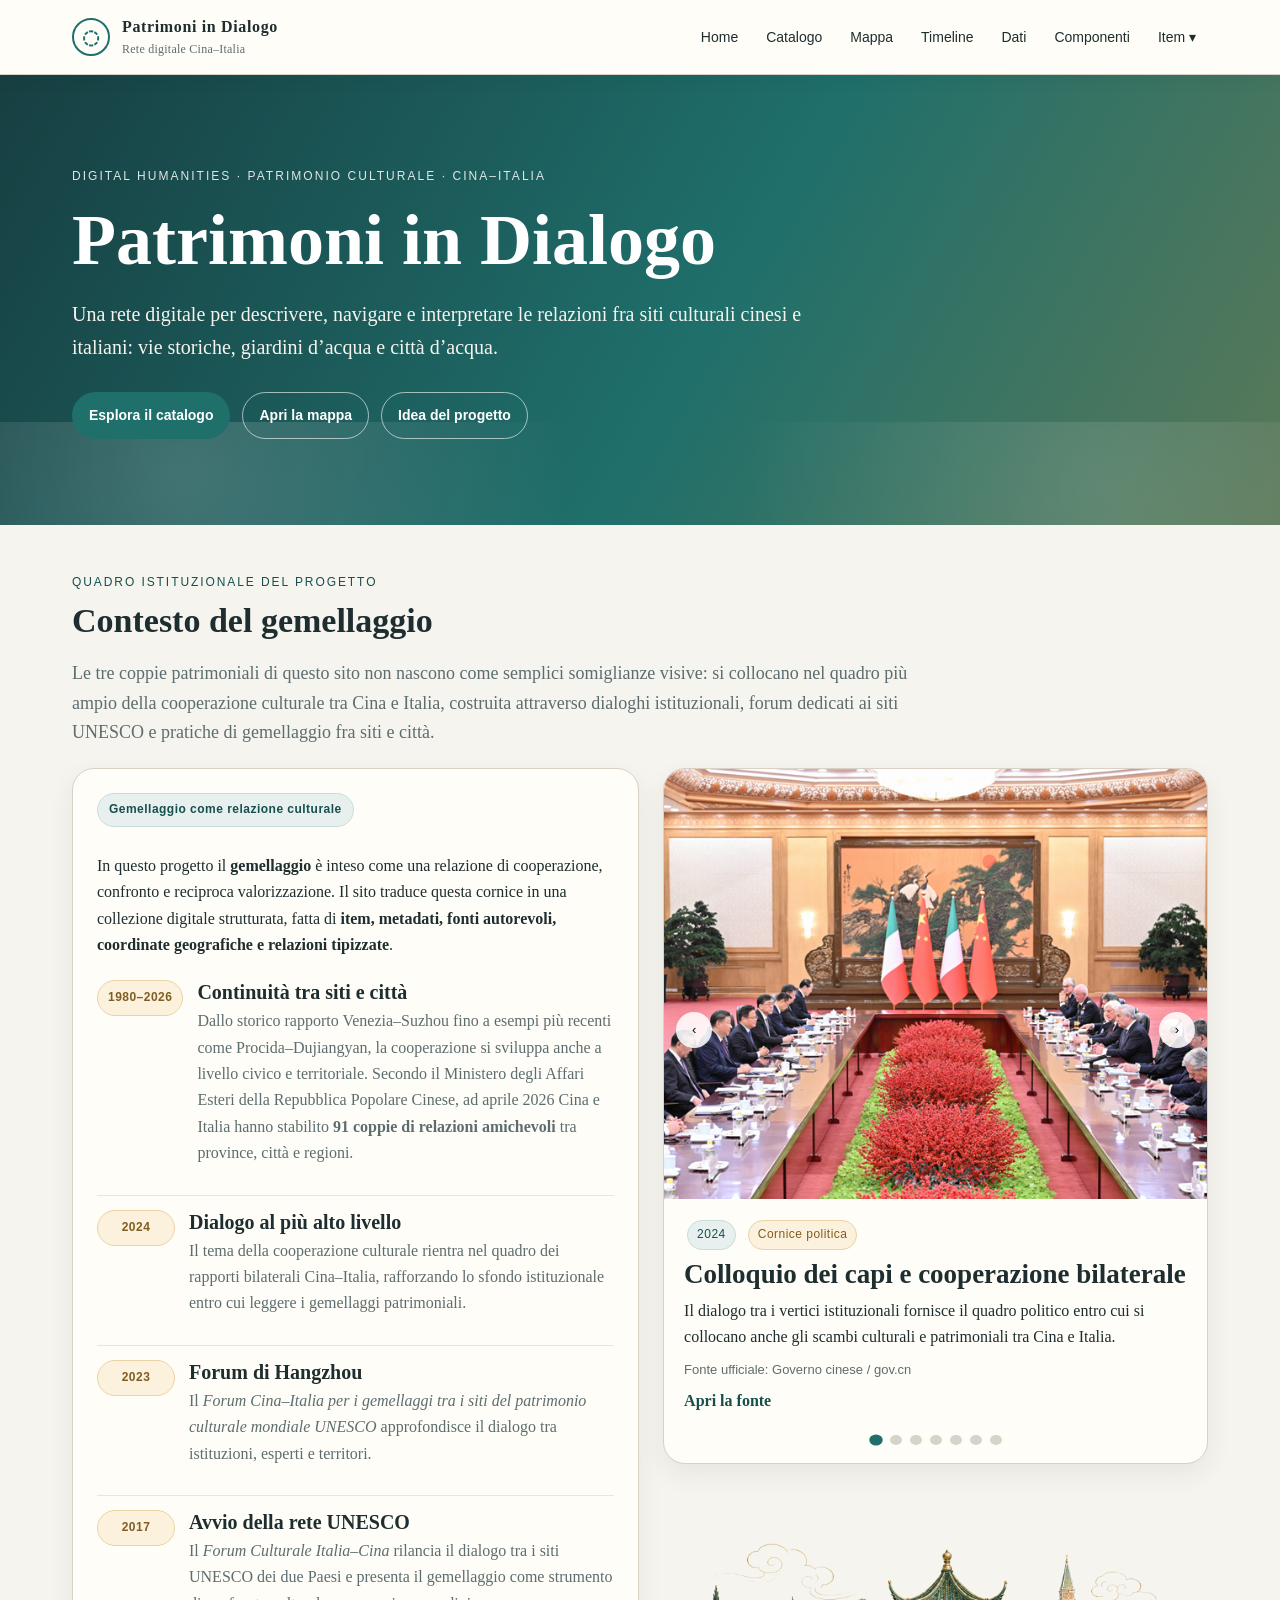
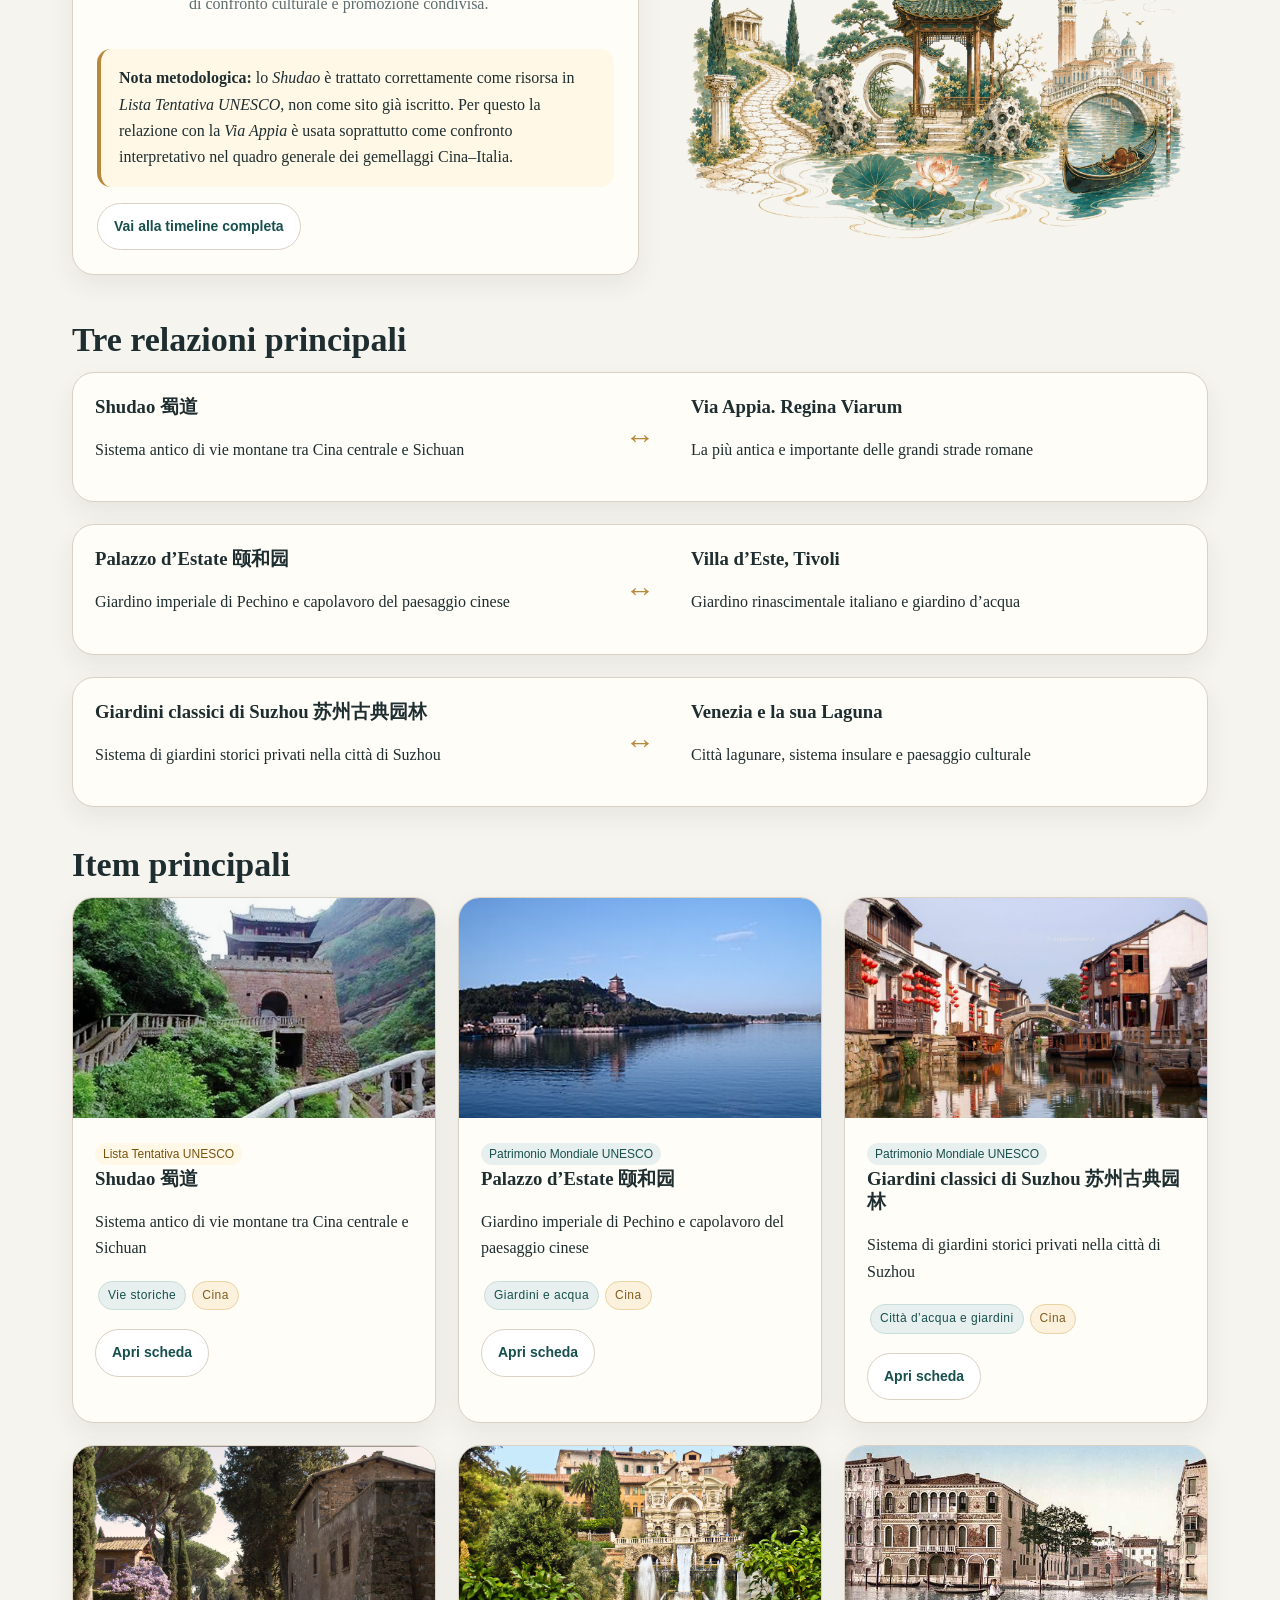
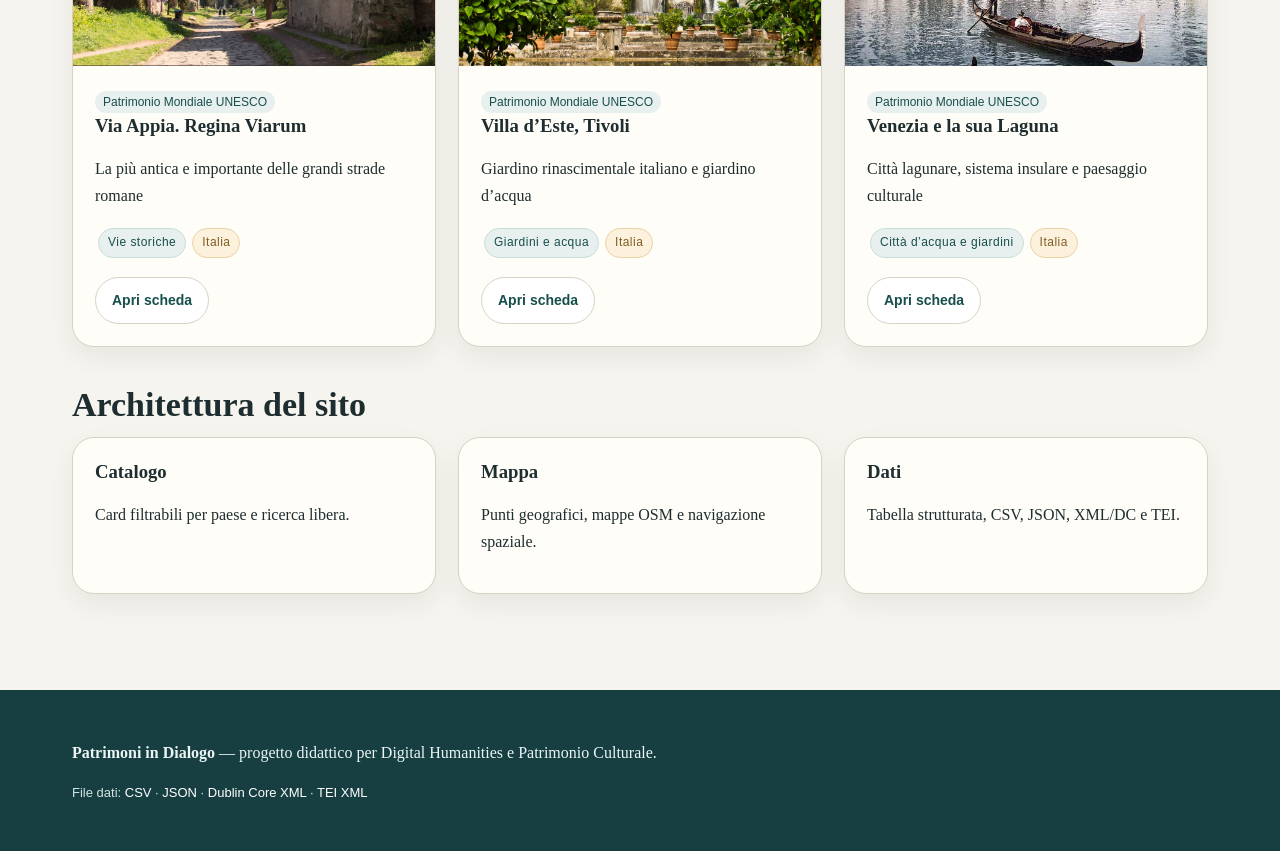
==== commit 72197f49: "Add files via upload revise card inContext" ====
--- a/index.html
+++ b/index.html
@@ -1,6 +1,6 @@
 <!DOCTYPE html><html lang="it"><head><meta charset="UTF-8"><meta name="viewport" content="width=device-width, initial-scale=1.0"><title>Patrimoni in Dialogo</title><meta name="description" content="Rete digitale dei gemellaggi UNESCO tra Cina e Italia"><meta name="DC.title" content="Patrimoni in Dialogo"><meta name="DC.creator" content="Yalun Li"><meta name="DC.subject" content="Digital Humanities; Patrimonio culturale; UNESCO; Cina; Italia"><meta name="DC.description" content="Rete digitale dei gemellaggi UNESCO tra Cina e Italia"><meta name="DC.language" content="it"><link rel="stylesheet" href="css/style.css"></head><body><a class="skip-link" href="#main">Salta al contenuto</a><header class="topbar"><nav class="nav" aria-label="Navigazione principale"><a class="brand" href="index.html"><span class="brand-mark">◌</span><span>Patrimoni in Dialogo<span class="brand-sub">Rete digitale Cina–Italia</span></span></a><button class="menu-toggle" onclick="toggleMenu()">Menu</button><div class="navlinks"><a href="index.html">Home</a><a href="catalogo.html">Catalogo</a><a href="mappa.html">Mappa</a><a href="timeline.html">Timeline</a><a href="dati.html">Dati</a><a href="componenti.html">Componenti</a><div class="dropdown"><button class="dropbtn">Item ▾</button><div class="dropdown-content"><a href="items/shudao.html">Shudao 蜀道</a><a href="items/via-appia.html">Via Appia. Regina Viarum</a><a href="items/yiheyuan.html">Palazzo d’Estate 颐和园</a><a href="items/villa-deste.html">Villa d’Este, Tivoli</a><a href="items/suzhou.html">Giardini classici di Suzhou 苏州古典园林</a><a href="items/venezia.html">Venezia e la sua Laguna</a></div></div></div></nav></header>
 <section class="hero"><div class="hero-inner"><div class="eyebrow">Digital Humanities · Patrimonio Culturale · Cina–Italia</div><h1>Patrimoni in Dialogo</h1><p>Una rete digitale per descrivere, navigare e interpretare le relazioni fra siti culturali cinesi e italiani: vie storiche, giardini d’acqua e città d’acqua.</p><div class="hero-actions"><a class="btn" href="catalogo.html">Esplora il catalogo</a><a class="btn secondary" href="mappa.html">Apri la mappa</a><button class="btn secondary" onclick="openModal('projectModal')">Idea del progetto</button></div></div></section>
-<main id="main" class="container"><section class="gemellaggio-context"><div class="context-heading"><div class="eyebrow-section">Quadro istituzionale del progetto</div><h2 class="section-title">Contesto del gemellaggio</h2><p class="section-lead">Le tre coppie patrimoniali di questo sito non nascono come semplici somiglianze visive: si collocano nel quadro più ampio della cooperazione culturale tra Cina e Italia, costruita attraverso dialoghi istituzionali, forum dedicati ai siti UNESCO e pratiche di gemellaggio fra siti e città.</p></div><div class="context-layout"><div class="context-copy card"><div class="card-body"><span class="context-pill">Gemellaggio come relazione culturale</span><p>In questo progetto il <strong>gemellaggio</strong> è inteso come una relazione di cooperazione, confronto e reciproca valorizzazione. Il sito traduce questa cornice in una collezione digitale strutturata, fatta di <strong>item, metadati, fonti autorevoli, coordinate geografiche e relazioni tipizzate</strong>.</p><div class="milestone-list"><article class="milestone"><span class="milestone-year">1980–2026</span><div><h3>Continuità tra siti e città</h3><p>Dallo storico rapporto Venezia–Suzhou fino a esempi più recenti come Procida–Dujiangyan, la cooperazione si sviluppa anche a livello civico e territoriale. Secondo il Ministero degli Affari Esteri della Repubblica Popolare Cinese, ad aprile 2026 Cina e Italia hanno stabilito <strong>91 coppie di relazioni amichevoli</strong> tra province, città e regioni.</p></div></article><article class="milestone"><span class="milestone-year">2024</span><div><h3>Dialogo al più alto livello</h3><p>Il tema della cooperazione culturale rientra nel quadro dei rapporti bilaterali Cina–Italia, rafforzando lo sfondo istituzionale entro cui leggere i gemellaggi patrimoniali.</p></div></article><article class="milestone"><span class="milestone-year">2023</span><div><h3>Forum di Hangzhou</h3><p>Il <em>Forum Cina–Italia per i gemellaggi tra i siti del patrimonio culturale mondiale UNESCO</em> approfondisce il dialogo tra istituzioni, esperti e territori.</p></div></article><article class="milestone"><span class="milestone-year">2017</span><div><h3>Avvio della rete UNESCO</h3><p>Il <em>Forum Culturale Italia–Cina</em> rilancia il dialogo tra i siti UNESCO dei due Paesi e presenta il gemellaggio come strumento di confronto culturale e promozione condivisa.</p></div></article></div><div class="note context-note"><strong>Nota metodologica:</strong> lo <em>Shudao</em> è trattato correttamente come risorsa in <em>Lista Tentativa UNESCO</em>, non come sito già iscritto. Per questo la relazione con la <em>Via Appia</em> è usata soprattutto come confronto interpretativo nel quadro generale dei gemellaggi Cina–Italia.</div><div class="context-actions"><a class="btn light" href="timeline.html">Vai alla timeline completa</a></div></div></div><div class="context-media-column"><div class="slideshow institutional-slideshow card" aria-label="Galleria di immagini sul gemellaggio"><div class="slide active"><img class="site-img heritage-photo institutional-photo" src="img/colloquio-dei-capi.jpg" alt="Colloquio istituzionale tra delegazioni cinese e italiana"><div class="slide-caption"><div class="slide-topline"><span class="tag">2024</span><span class="tag gold">Cornice politica</span></div><h3>Colloquio dei capi e cooperazione bilaterale</h3><p>Il dialogo tra i vertici istituzionali fornisce il quadro politico entro cui si collocano anche gli scambi culturali e patrimoniali tra Cina e Italia.</p><p class="small">Fonte ufficiale: Governo cinese / gov.cn</p><a href="https://www.gov.cn/yaowen/liebiao/202411/content_6985670.htm" target="_blank" rel="noopener">Apri la fonte</a></div></div><div class="slide"><img class="site-img heritage-photo institutional-photo" src="img/gemellaggio-unesco-2017.jpg" alt="Pagina UNESCO Italia sul gemellaggio tra i siti UNESCO"><div class="slide-caption"><div class="slide-topline"><span class="tag">2017</span><span class="tag gold">UNESCO Italia</span></div><h3>Il Forum Culturale Italia–Cina lancia il gemellaggio tra i siti UNESCO</h3><p>Uno dei passaggi chiave per la costruzione di una rete di relazioni tra patrimoni dei due Paesi.</p><p class="small">Fonte: Commissione Nazionale Italiana per l’UNESCO</p><a href="https://www.unesco.it/it/news/il-forum-culturale-italia-cina-lancia-il-gemellaggio-tra-i-siti-unesco/" target="_blank" rel="noopener">Apri la fonte</a></div></div><div class="slide"><img class="site-img heritage-photo institutional-photo" src="img/forum-siti-2023.jpg" alt="Poster del Forum Cina-Italia per i gemellaggi tra i siti del patrimonio culturale mondiale UNESCO"><div class="slide-caption"><div class="slide-topline"><span class="tag">2023</span><span class="tag gold">Forum di Hangzhou</span></div><h3>Forum Cina–Italia per i gemellaggi tra i siti UNESCO</h3><p>Il forum di Hangzhou consolida lo scambio di esperienze e di pratiche di tutela tra siti patrimoniali cinesi e italiani.</p><p class="small">Fonte: China News / 凤凰网</p><a href="https://news.ifeng.com/c/8U62hd6obZd" target="_blank" rel="noopener">Apri la fonte</a></div></div><div class="slide"><img class="site-img heritage-photo institutional-photo" src="img/gemellaggio-villa-palazzo.jpg" alt="Visit Lazio: gemellaggio tra Villa d’Este e Palazzo d’Estate"><div class="slide-caption"><div class="slide-topline"><span class="tag">Caso studio</span><span class="tag gold">Siti UNESCO</span></div><h3>Villa d’Este ↔ Palazzo d’Estate</h3><p>Un gemellaggio esplicitamente formulato tra due paesaggi d’acqua e di rappresentazione del potere.</p><p class="small">Fonte: Visit Lazio</p><a href="https://www.visitlazio.com/gemellaggio-tra-villa-deste-e-palazzo-destate/" target="_blank" rel="noopener">Apri la fonte</a></div></div><div class="slide"><img class="site-img heritage-photo institutional-photo" src="img/extraevent-dei-due-villa.jpg" alt="Evento Dove il cielo incontra l’umano: il Palazzo d’Estate di Pechino a Villa d’Este"><div class="slide-caption"><div class="slide-topline"><span class="tag">2025–2026</span><span class="tag gold">Mostra / evento</span></div><h3>Dove il cielo incontra l’umano: il Palazzo d’Estate di Pechino a Villa d’Este</h3><p>Questa iniziativa espositiva rende visibile il dialogo culturale tra i due siti anche sul piano curatoriale e pubblico, trasformando il gemellaggio in esperienza culturale condivisa.</p><p class="small">Fonte: Artribune</p><a href="https://www.artribune.com/mostre-evento-arte/dove-il-cielo-incontra-lumano-%E5%A4%A9%E4%BA%BA%E5%90%88%E4%B8%80-il-palazzo-destate-di-pechino-a-villa-deste/" target="_blank" rel="noopener">Apri la fonte</a></div></div><div class="slide"><img class="site-img heritage-photo institutional-photo" src="img/gemellaggio-suzhou-venezia.jpg" alt="Comune di Venezia: accordo di gemellaggio con Suzhou"><div class="slide-caption"><div class="slide-topline"><span class="tag">1980</span><span class="tag gold">Gemellaggio civico</span></div><h3>Suzhou ↔ Venezia</h3><p>Il rapporto tra Suzhou e Venezia mostra come la cooperazione Cina–Italia passi anche attraverso legami urbani di lunga durata.</p><p class="small">Fonte ufficiale: Comune di Venezia</p><a href="https://www.comune.venezia.it/it/content/suzhou-gemellaggi-gemellaggi-e-accordi-venezia-mondo" target="_blank" rel="noopener">Apri la fonte</a></div></div><div class="slide"><img class="site-img heritage-photo institutional-photo" src="img/gemellaggio-procida-dujiangyan.jpg" alt="Gemellaggio tra Procida e Dujiangyan"><div class="slide-caption"><div class="slide-topline"><span class="tag">2025</span><span class="tag gold">Esempio recente</span></div><h3>Procida ↔ Dujiangyan</h3><p>Un esempio recente di gemellaggio territoriale che rende visibile la continuità e l’attualità degli scambi culturali tra i due Paesi.</p><p class="small">Fonte: notizia illustrativa fornita dall’utente</p><a href="https://pinograzioli.news/gemellaggio-tra-procida-e-dujiangyan-un-ponte-tra-italia-e-cina-per-proteggere-i-panda/" target="_blank" rel="noopener">Apri la fonte</a></div></div><div class="slide-controls"><button aria-label="Slide precedente" onclick="nextSlide(-1)">‹</button><button aria-label="Slide successiva" onclick="nextSlide(1)">›</button></div><div class="slide-dots" role="tablist" aria-label="Selezione slide"><button class="dot active" onclick="showSlide(0)" aria-label="Vai alla slide 1"></button><button class="dot" onclick="showSlide(1)" aria-label="Vai alla slide 2"></button><button class="dot" onclick="showSlide(2)" aria-label="Vai alla slide 3"></button><button class="dot" onclick="showSlide(3)" aria-label="Vai alla slide 4"></button><button class="dot" onclick="showSlide(4)" aria-label="Vai alla slide 5"></button><button class="dot" onclick="showSlide(5)" aria-label="Vai alla slide 6"></button><button class="dot" onclick="showSlide(6)" aria-label="Vai alla slide 7"></button></div></div><figure class="context-illustration card" aria-label="Illustrazione tematica delle relazioni patrimoniali"><div class="card-body"><img class="context-illustration-img" src="img/add-illustrazione.png" alt="Illustrazione decorativa delle tre relazioni patrimoniali tra Cina e Italia: una via storica con rovine classiche, un padiglione di giardino con rocce e loto, e una città d’acqua veneziana con ponte e gondola."></div></figure></div></div></section>
+<main id="main" class="container"><section class="gemellaggio-context"><div class="context-heading"><div class="eyebrow-section">Quadro istituzionale del progetto</div><h2 class="section-title">Contesto del gemellaggio</h2><p class="section-lead">Le tre coppie patrimoniali di questo sito non nascono come semplici somiglianze visive: si collocano nel quadro più ampio della cooperazione culturale tra Cina e Italia, costruita attraverso dialoghi istituzionali, forum dedicati ai siti UNESCO e pratiche di gemellaggio fra siti e città.</p></div><div class="context-layout"><div class="context-copy card"><div class="card-body"><span class="context-pill">Gemellaggio come relazione culturale</span><p>In questo progetto il <strong>gemellaggio</strong> è inteso come una relazione di cooperazione, confronto e reciproca valorizzazione. Il sito traduce questa cornice in una collezione digitale strutturata, fatta di <strong>item, metadati, fonti autorevoli, coordinate geografiche e relazioni tipizzate</strong>.</p><div class="milestone-list"><article class="milestone"><span class="milestone-year">1980–2026</span><div><h3>Continuità tra siti e città</h3><p>Dallo storico rapporto Venezia–Suzhou fino a esempi più recenti come Procida–Dujiangyan, la cooperazione si sviluppa anche a livello civico e territoriale. Secondo il Ministero degli Affari Esteri della Repubblica Popolare Cinese, ad aprile 2026 Cina e Italia hanno stabilito <strong>91 coppie di relazioni amichevoli</strong> tra province, città e regioni.</p></div></article><article class="milestone"><span class="milestone-year">2024</span><div><h3>Dialogo al più alto livello</h3><p>Il tema della cooperazione culturale rientra nel quadro dei rapporti bilaterali Cina–Italia, rafforzando lo sfondo istituzionale entro cui leggere i gemellaggi patrimoniali.</p></div></article><article class="milestone"><span class="milestone-year">2023</span><div><h3>Forum di Hangzhou</h3><p>Il <em>Forum Cina–Italia per i gemellaggi tra i siti del patrimonio culturale mondiale UNESCO</em> approfondisce il dialogo tra istituzioni, esperti e territori.</p></div></article><article class="milestone"><span class="milestone-year">2017</span><div><h3>Avvio della rete UNESCO</h3><p>Il <em>Forum Culturale Italia–Cina</em> rilancia il dialogo tra i siti UNESCO dei due Paesi e presenta il gemellaggio come strumento di confronto culturale e promozione condivisa.</p></div></article></div><div class="note context-note"><strong>Nota metodologica:</strong> lo <em>Shudao</em> è trattato correttamente come risorsa in <em>Lista Tentativa UNESCO</em>, non come sito già iscritto. Per questo la relazione con la <em>Via Appia</em> è usata soprattutto come confronto interpretativo nel quadro generale dei gemellaggi Cina–Italia.</div><div class="context-actions"><a class="btn light" href="timeline.html">Vai alla timeline completa</a></div></div></div><div class="context-media-column"><div class="slideshow institutional-slideshow card" aria-label="Galleria di immagini sul gemellaggio"><div class="slide active"><img class="site-img heritage-photo institutional-photo" src="img/colloquio-dei-capi.jpg" alt="Colloquio istituzionale tra delegazioni cinese e italiana"><div class="slide-caption"><div class="slide-topline"><span class="tag">2024</span><span class="tag gold">Cornice politica</span></div><h3>Colloquio dei capi e cooperazione bilaterale</h3><p>Il dialogo tra i vertici istituzionali fornisce il quadro politico entro cui si collocano anche gli scambi culturali e patrimoniali tra Cina e Italia.</p><p class="small">Fonte ufficiale: Governo cinese / gov.cn</p><a href="https://www.gov.cn/yaowen/liebiao/202411/content_6985670.htm" target="_blank" rel="noopener">Apri la fonte</a></div></div><div class="slide"><img class="site-img heritage-photo institutional-photo" src="img/gemellaggio-unesco-2017.jpg" alt="Pagina UNESCO Italia sul gemellaggio tra i siti UNESCO"><div class="slide-caption"><div class="slide-topline"><span class="tag">2017</span><span class="tag gold">UNESCO Italia</span></div><h3>Il Forum Culturale Italia–Cina lancia il gemellaggio tra i siti UNESCO</h3><p>Uno dei passaggi chiave per la costruzione di una rete di relazioni tra patrimoni dei due Paesi.</p><p class="small">Fonte: Commissione Nazionale Italiana per l’UNESCO</p><a href="https://www.unesco.it/it/news/il-forum-culturale-italia-cina-lancia-il-gemellaggio-tra-i-siti-unesco/" target="_blank" rel="noopener">Apri la fonte</a></div></div><div class="slide"><img class="site-img heritage-photo institutional-photo" src="img/forum-siti-2023.jpg" alt="Poster del Forum Cina-Italia per i gemellaggi tra i siti del patrimonio culturale mondiale UNESCO"><div class="slide-caption"><div class="slide-topline"><span class="tag">2023</span><span class="tag gold">Forum di Hangzhou</span></div><h3>Forum Cina–Italia per i gemellaggi tra i siti UNESCO</h3><p>Il forum di Hangzhou consolida lo scambio di esperienze e di pratiche di tutela tra siti patrimoniali cinesi e italiani.</p><p class="small">Fonte: China News / 凤凰网</p><a href="https://news.ifeng.com/c/8U62hd6obZd" target="_blank" rel="noopener">Apri la fonte</a></div></div><div class="slide"><img class="site-img heritage-photo institutional-photo" src="img/gemellaggio-villa-palazzo.jpg" alt="Visit Lazio: gemellaggio tra Villa d’Este e Palazzo d’Estate"><div class="slide-caption"><div class="slide-topline"><span class="tag">Caso studio</span><span class="tag gold">Siti UNESCO</span></div><h3>Villa d’Este ↔ Palazzo d’Estate</h3><p>Un gemellaggio esplicitamente formulato tra due paesaggi d’acqua e di rappresentazione del potere.</p><p class="small">Fonte: Visit Lazio</p><a href="https://www.visitlazio.com/gemellaggio-tra-villa-deste-e-palazzo-destate/" target="_blank" rel="noopener">Apri la fonte</a></div></div><div class="slide"><img class="site-img heritage-photo institutional-photo" src="img/extraevent-dei-due-villa.jpg" alt="Evento Dove il cielo incontra l’umano: il Palazzo d’Estate di Pechino a Villa d’Este"><div class="slide-caption"><div class="slide-topline"><span class="tag">2025–2026</span><span class="tag gold">Mostra / evento</span></div><h3>Dove il cielo incontra l’umano: il Palazzo d’Estate di Pechino a Villa d’Este</h3><p>Questa iniziativa espositiva rende visibile il dialogo culturale tra i due siti anche sul piano curatoriale e pubblico, trasformando il gemellaggio in esperienza culturale condivisa.</p><p class="small">Fonte: Artribune</p><a href="https://www.artribune.com/mostre-evento-arte/dove-il-cielo-incontra-lumano-%E5%A4%A9%E4%BA%BA%E5%90%88%E4%B8%80-il-palazzo-destate-di-pechino-a-villa-deste/" target="_blank" rel="noopener">Apri la fonte</a></div></div><div class="slide"><img class="site-img heritage-photo institutional-photo" src="img/gemellaggio-suzhou-venezia.jpg" alt="Comune di Venezia: accordo di gemellaggio con Suzhou"><div class="slide-caption"><div class="slide-topline"><span class="tag">1980</span><span class="tag gold">Gemellaggio civico</span></div><h3>Suzhou ↔ Venezia</h3><p>Il rapporto tra Suzhou e Venezia mostra come la cooperazione Cina–Italia passi anche attraverso legami urbani di lunga durata.</p><p class="small">Fonte ufficiale: Comune di Venezia</p><a href="https://www.comune.venezia.it/it/content/suzhou-gemellaggi-gemellaggi-e-accordi-venezia-mondo" target="_blank" rel="noopener">Apri la fonte</a></div></div><div class="slide"><img class="site-img heritage-photo institutional-photo" src="img/gemellaggio-procida-dujiangyan.jpg" alt="Gemellaggio tra Procida e Dujiangyan"><div class="slide-caption"><div class="slide-topline"><span class="tag">2025</span><span class="tag gold">Esempio recente</span></div><h3>Procida ↔ Dujiangyan</h3><p>Un esempio recente di gemellaggio territoriale che rende visibile la continuità e l’attualità degli scambi culturali tra i due Paesi.</p><p class="small">Fonte: notizia illustrativa fornita dall’utente</p><a href="https://pinograzioli.news/gemellaggio-tra-procida-e-dujiangyan-un-ponte-tra-italia-e-cina-per-proteggere-i-panda/" target="_blank" rel="noopener">Apri la fonte</a></div></div><div class="slide-controls"><button aria-label="Slide precedente" onclick="nextSlide(-1)">‹</button><button aria-label="Slide successiva" onclick="nextSlide(1)">›</button></div><div class="slide-dots" role="tablist" aria-label="Selezione slide"><button class="dot active" onclick="showSlide(0)" aria-label="Vai alla slide 1"></button><button class="dot" onclick="showSlide(1)" aria-label="Vai alla slide 2"></button><button class="dot" onclick="showSlide(2)" aria-label="Vai alla slide 3"></button><button class="dot" onclick="showSlide(3)" aria-label="Vai alla slide 4"></button><button class="dot" onclick="showSlide(4)" aria-label="Vai alla slide 5"></button><button class="dot" onclick="showSlide(5)" aria-label="Vai alla slide 6"></button><button class="dot" onclick="showSlide(6)" aria-label="Vai alla slide 7"></button></div></div><figure class="context-illustration" aria-label="Illustrazione tematica delle relazioni patrimoniali"><img class="context-illustration-img" src="img/add-illustrazione.png" alt="Illustrazione decorativa delle tre relazioni patrimoniali tra Cina e Italia: una via storica con rovine classiche, un padiglione di giardino con rocce e loto, e una città d’acqua veneziana con ponte e gondola."></figure></div></div></section>
 <section style="margin-top:38px"><h2 class="section-title">Tre relazioni principali</h2><div class="grid"><div class="relation card"><div class="card-body"><h3>Shudao 蜀道</h3><p>Sistema antico di vie montane tra Cina centrale e Sichuan</p></div><div class="arrow">↔</div><div class="card-body"><h3>Via Appia. Regina Viarum</h3><p>La più antica e importante delle grandi strade romane</p></div></div><div class="relation card"><div class="card-body"><h3>Palazzo d’Estate 颐和园</h3><p>Giardino imperiale di Pechino e capolavoro del paesaggio cinese</p></div><div class="arrow">↔</div><div class="card-body"><h3>Villa d’Este, Tivoli</h3><p>Giardino rinascimentale italiano e giardino d’acqua</p></div></div><div class="relation card"><div class="card-body"><h3>Giardini classici di Suzhou 苏州古典园林</h3><p>Sistema di giardini storici privati nella città di Suzhou</p></div><div class="arrow">↔</div><div class="card-body"><h3>Venezia e la sua Laguna</h3><p>Città lagunare, sistema insulare e paesaggio culturale</p></div></div></div></section>
 <section style="margin-top:38px"><h2 class="section-title">Item principali</h2><div class="grid grid-3"><article class="card" data-card data-kind="Cina"><img class="site-img heritage-photo shudao-photo" src="img/shudao.jpg" alt="Fotografia: Shudao 蜀道"><div class="card-body"><span class="status-pill tentative">Lista Tentativa UNESCO</span><h3>Shudao 蜀道</h3><p>Sistema antico di vie montane tra Cina centrale e Sichuan</p><p><span class="tag">Vie storiche</span><span class="tag gold">Cina</span></p><a class="btn light" href="items/shudao.html">Apri scheda</a></div></article><article class="card" data-card data-kind="Cina"><img class="site-img heritage-photo yiheyuan-photo" src="img/yiheyuan.jpg" alt="Fotografia: Palazzo d’Estate 颐和园"><div class="card-body"><span class="status-pill inscribed">Patrimonio Mondiale UNESCO</span><h3>Palazzo d’Estate 颐和园</h3><p>Giardino imperiale di Pechino e capolavoro del paesaggio cinese</p><p><span class="tag">Giardini e acqua</span><span class="tag gold">Cina</span></p><a class="btn light" href="items/yiheyuan.html">Apri scheda</a></div></article><article class="card" data-card data-kind="Cina"><img class="site-img heritage-photo suzhou-photo" src="img/suzhou.jpg" alt="Fotografia: Giardini classici di Suzhou 苏州古典园林"><div class="card-body"><span class="status-pill inscribed">Patrimonio Mondiale UNESCO</span><h3>Giardini classici di Suzhou 苏州古典园林</h3><p>Sistema di giardini storici privati nella città di Suzhou</p><p><span class="tag">Città d’acqua e giardini</span><span class="tag gold">Cina</span></p><a class="btn light" href="items/suzhou.html">Apri scheda</a></div></article><article class="card" data-card data-kind="Italia"><img class="site-img heritage-photo via-appia-photo" src="img/via-appia.jpg" alt="Fotografia: Via Appia. Regina Viarum"><div class="card-body"><span class="status-pill inscribed">Patrimonio Mondiale UNESCO</span><h3>Via Appia. Regina Viarum</h3><p>La più antica e importante delle grandi strade romane</p><p><span class="tag">Vie storiche</span><span class="tag gold">Italia</span></p><a class="btn light" href="items/via-appia.html">Apri scheda</a></div></article><article class="card" data-card data-kind="Italia"><img class="site-img heritage-photo villa-deste-photo" src="img/villa-deste.jpg" alt="Fotografia: Villa d’Este, Tivoli"><div class="card-body"><span class="status-pill inscribed">Patrimonio Mondiale UNESCO</span><h3>Villa d’Este, Tivoli</h3><p>Giardino rinascimentale italiano e giardino d’acqua</p><p><span class="tag">Giardini e acqua</span><span class="tag gold">Italia</span></p><a class="btn light" href="items/villa-deste.html">Apri scheda</a></div></article><article class="card" data-card data-kind="Italia"><img class="site-img heritage-photo venezia-photo" src="img/venezia.jpg" alt="Fotografia: Venezia e la sua Laguna"><div class="card-body"><span class="status-pill inscribed">Patrimonio Mondiale UNESCO</span><h3>Venezia e la sua Laguna</h3><p>Città lagunare, sistema insulare e paesaggio culturale</p><p><span class="tag">Città d’acqua e giardini</span><span class="tag gold">Italia</span></p><a class="btn light" href="items/venezia.html">Apri scheda</a></div></article></div></section>
 <section style="margin-top:38px"><h2 class="section-title">Architettura del sito</h2><div class="grid grid-3"><div class="card"><div class="card-body"><h3>Catalogo</h3><p>Card filtrabili per paese e ricerca libera.</p></div></div><div class="card"><div class="card-body"><h3>Mappa</h3><p>Punti geografici, mappe OSM e navigazione spaziale.</p></div></div><div class="card"><div class="card-body"><h3>Dati</h3><p>Tabella strutturata, CSV, JSON, XML/DC e TEI.</p></div></div></div></section></main>
--- a/css/style.css
+++ b/css/style.css
@@ -245,3 +245,29 @@
 }
 
 .context-actions{margin-top:16px;}
+
+
+/* Context illustration: immagine decorativa senza card aggiuntiva */
+.context-illustration {
+  margin: 10px 0 0 !important;
+  padding: 0 !important;
+  border: 0 !important;
+  box-shadow: none !important;
+  background: transparent !important;
+  overflow: visible !important;
+}
+
+.context-illustration-img {
+  display: block !important;
+  width: 100% !important;
+  max-width: 620px !important;
+  height: auto !important;
+  max-height: 390px !important;
+  object-fit: contain !important;
+  margin: 0 auto !important;
+  border: 0 !important;
+  border-radius: 0 !important;
+  box-shadow: none !important;
+  background: transparent !important;
+}
+
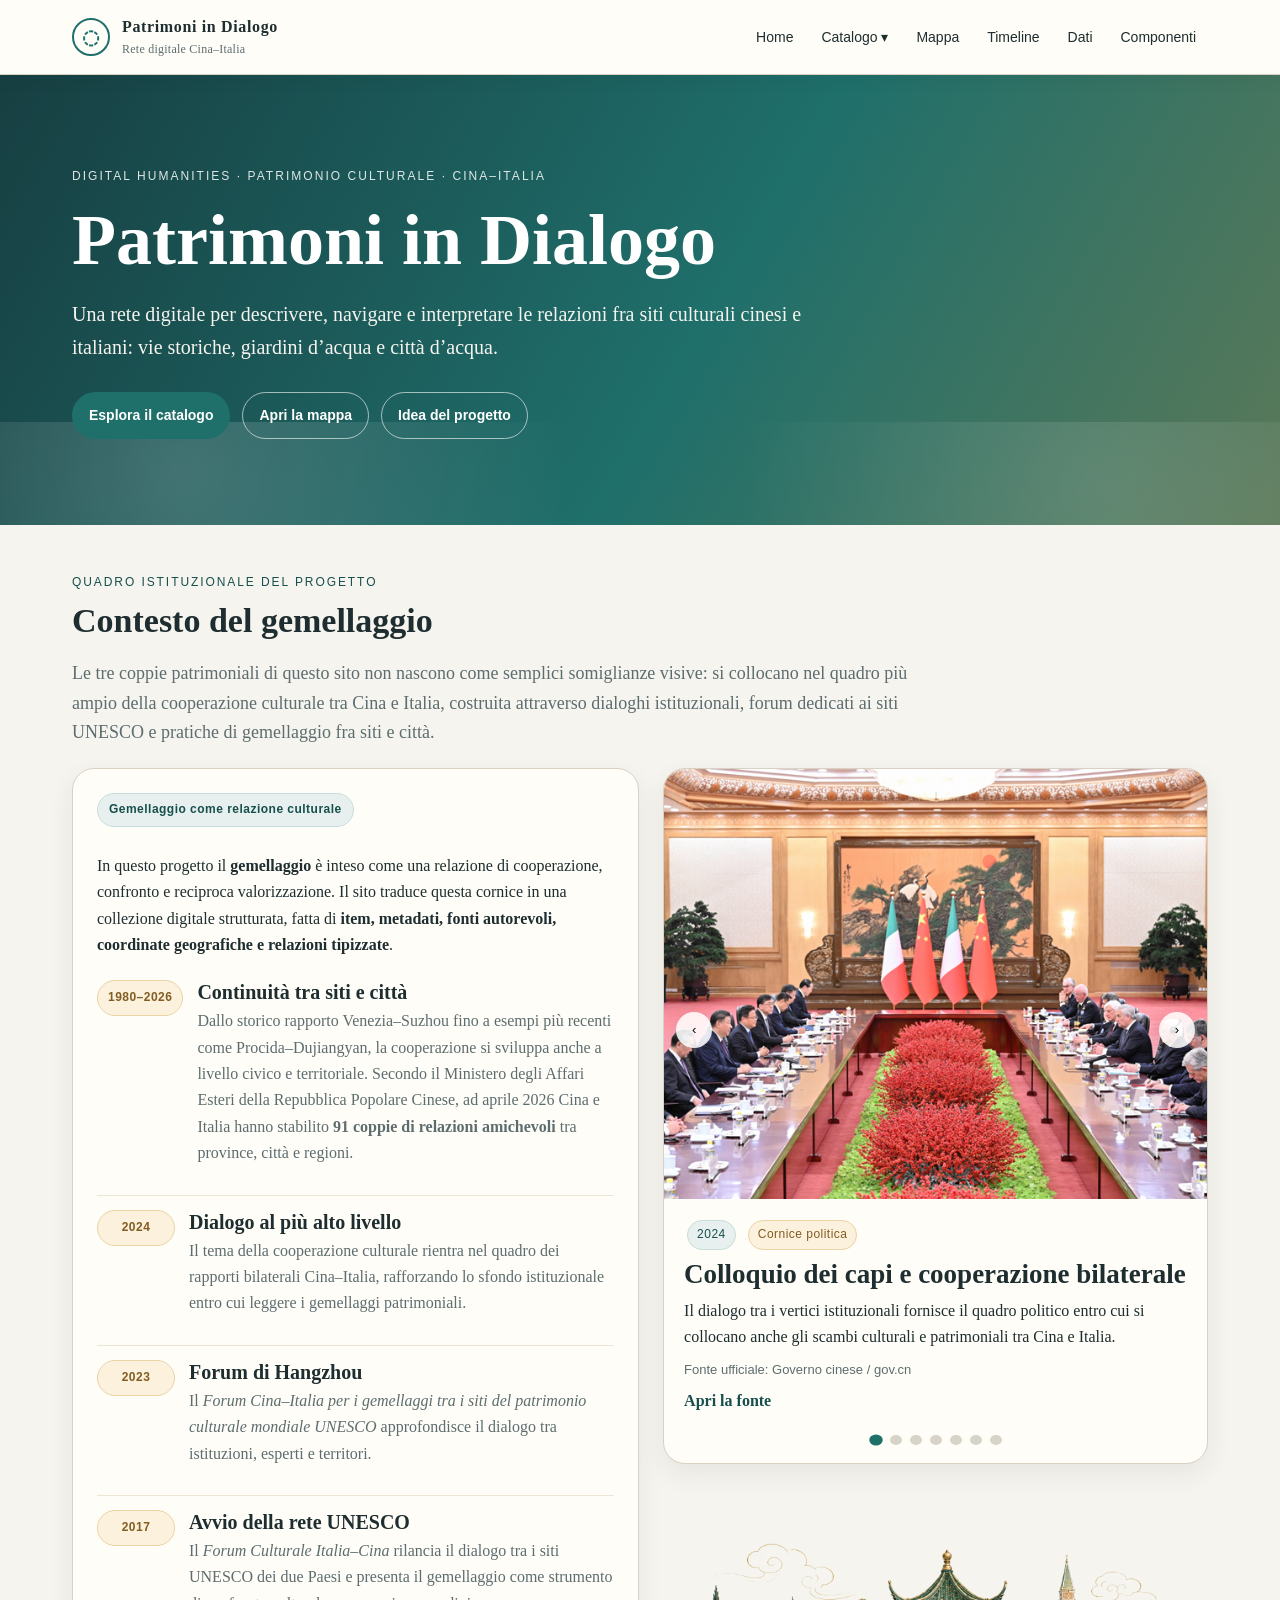
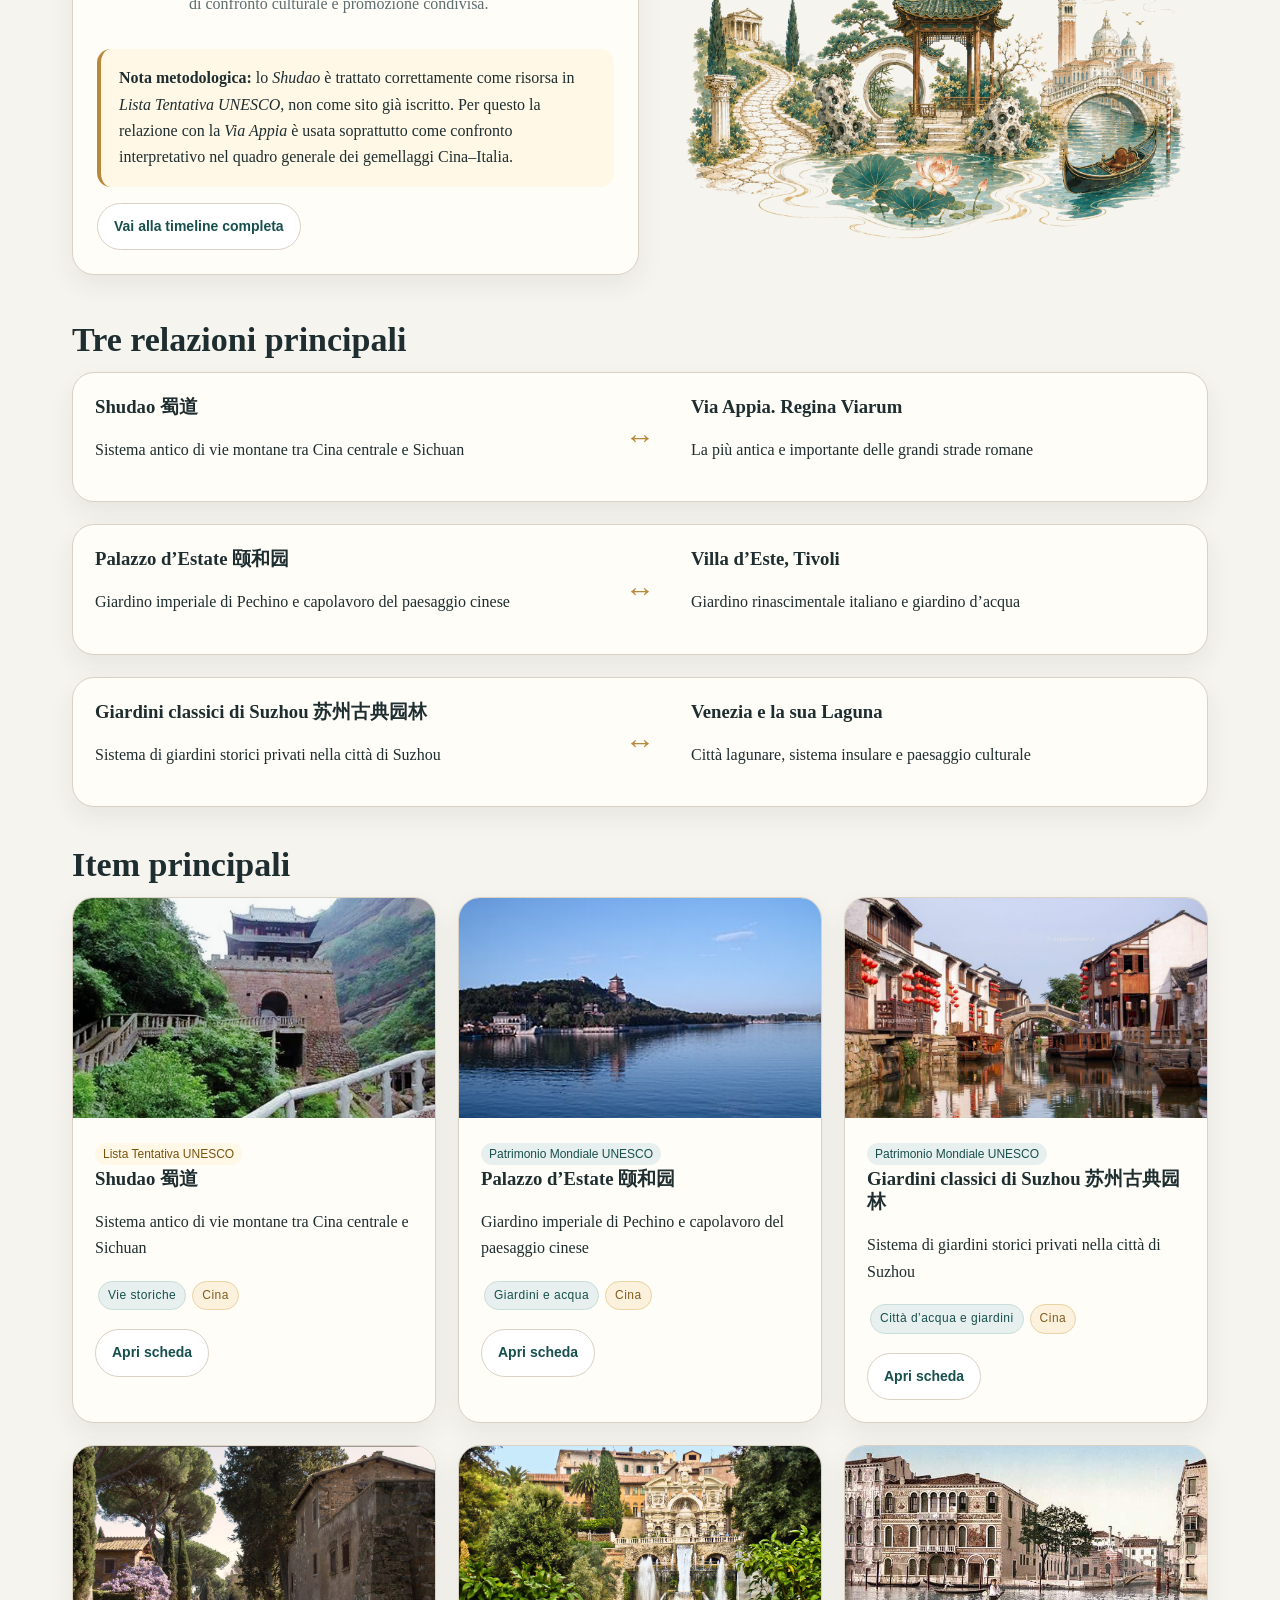
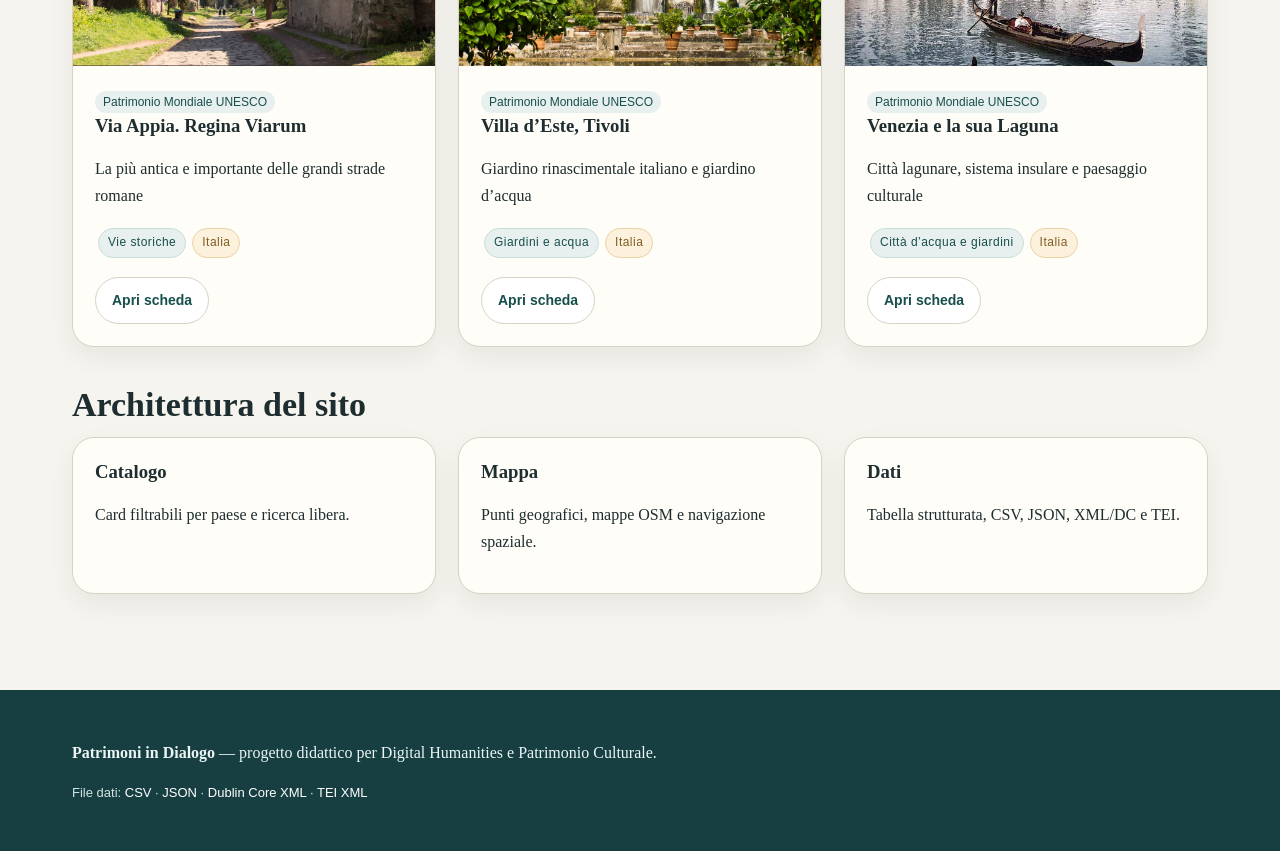
==== commit 9efc0851: "Add files via upload add catalog dropdown" ====
--- a/index.html
+++ b/index.html
@@ -1,4 +1,4 @@
-<!DOCTYPE html><html lang="it"><head><meta charset="UTF-8"><meta name="viewport" content="width=device-width, initial-scale=1.0"><title>Patrimoni in Dialogo</title><meta name="description" content="Rete digitale dei gemellaggi UNESCO tra Cina e Italia"><meta name="DC.title" content="Patrimoni in Dialogo"><meta name="DC.creator" content="Yalun Li"><meta name="DC.subject" content="Digital Humanities; Patrimonio culturale; UNESCO; Cina; Italia"><meta name="DC.description" content="Rete digitale dei gemellaggi UNESCO tra Cina e Italia"><meta name="DC.language" content="it"><link rel="stylesheet" href="css/style.css"></head><body><a class="skip-link" href="#main">Salta al contenuto</a><header class="topbar"><nav class="nav" aria-label="Navigazione principale"><a class="brand" href="index.html"><span class="brand-mark">◌</span><span>Patrimoni in Dialogo<span class="brand-sub">Rete digitale Cina–Italia</span></span></a><button class="menu-toggle" onclick="toggleMenu()">Menu</button><div class="navlinks"><a href="index.html">Home</a><a href="catalogo.html">Catalogo</a><a href="mappa.html">Mappa</a><a href="timeline.html">Timeline</a><a href="dati.html">Dati</a><a href="componenti.html">Componenti</a><div class="dropdown"><button class="dropbtn">Item ▾</button><div class="dropdown-content"><a href="items/shudao.html">Shudao 蜀道</a><a href="items/via-appia.html">Via Appia. Regina Viarum</a><a href="items/yiheyuan.html">Palazzo d’Estate 颐和园</a><a href="items/villa-deste.html">Villa d’Este, Tivoli</a><a href="items/suzhou.html">Giardini classici di Suzhou 苏州古典园林</a><a href="items/venezia.html">Venezia e la sua Laguna</a></div></div></div></nav></header>
+<!DOCTYPE html><html lang="it"><head><meta charset="UTF-8"><meta name="viewport" content="width=device-width, initial-scale=1.0"><title>Patrimoni in Dialogo</title><meta name="description" content="Rete digitale dei gemellaggi UNESCO tra Cina e Italia"><meta name="DC.title" content="Patrimoni in Dialogo"><meta name="DC.creator" content="Yalun Li"><meta name="DC.subject" content="Digital Humanities; Patrimonio culturale; UNESCO; Cina; Italia"><meta name="DC.description" content="Rete digitale dei gemellaggi UNESCO tra Cina e Italia"><meta name="DC.language" content="it"><link rel="stylesheet" href="css/style.css"></head><body><a class="skip-link" href="#main">Salta al contenuto</a><header class="topbar"><nav class="nav" aria-label="Navigazione principale"><a class="brand" href="index.html"><span class="brand-mark">◌</span><span>Patrimoni in Dialogo<span class="brand-sub">Rete digitale Cina–Italia</span></span></a><button class="menu-toggle" onclick="toggleMenu()">Menu</button><div class="navlinks"><a href="index.html">Home</a><div class="dropdown catalogo-dropdown"><a class="dropbtn catalogo-dropbtn" href="catalogo.html">Catalogo ▾</a><div class="dropdown-content"><a href="items/shudao.html">Shudao 蜀道</a><a href="items/via-appia.html">Via Appia. Regina Viarum</a><a href="items/yiheyuan.html">Palazzo d’Estate 颐和园</a><a href="items/villa-deste.html">Villa d’Este, Tivoli</a><a href="items/suzhou.html">Giardini classici di Suzhou 苏州古典园林</a><a href="items/venezia.html">Venezia e la sua Laguna</a></div></div><a href="mappa.html">Mappa</a><a href="timeline.html">Timeline</a><a href="dati.html">Dati</a><a href="componenti.html">Componenti</a></div></nav></header>
 <section class="hero"><div class="hero-inner"><div class="eyebrow">Digital Humanities · Patrimonio Culturale · Cina–Italia</div><h1>Patrimoni in Dialogo</h1><p>Una rete digitale per descrivere, navigare e interpretare le relazioni fra siti culturali cinesi e italiani: vie storiche, giardini d’acqua e città d’acqua.</p><div class="hero-actions"><a class="btn" href="catalogo.html">Esplora il catalogo</a><a class="btn secondary" href="mappa.html">Apri la mappa</a><button class="btn secondary" onclick="openModal('projectModal')">Idea del progetto</button></div></div></section>
 <main id="main" class="container"><section class="gemellaggio-context"><div class="context-heading"><div class="eyebrow-section">Quadro istituzionale del progetto</div><h2 class="section-title">Contesto del gemellaggio</h2><p class="section-lead">Le tre coppie patrimoniali di questo sito non nascono come semplici somiglianze visive: si collocano nel quadro più ampio della cooperazione culturale tra Cina e Italia, costruita attraverso dialoghi istituzionali, forum dedicati ai siti UNESCO e pratiche di gemellaggio fra siti e città.</p></div><div class="context-layout"><div class="context-copy card"><div class="card-body"><span class="context-pill">Gemellaggio come relazione culturale</span><p>In questo progetto il <strong>gemellaggio</strong> è inteso come una relazione di cooperazione, confronto e reciproca valorizzazione. Il sito traduce questa cornice in una collezione digitale strutturata, fatta di <strong>item, metadati, fonti autorevoli, coordinate geografiche e relazioni tipizzate</strong>.</p><div class="milestone-list"><article class="milestone"><span class="milestone-year">1980–2026</span><div><h3>Continuità tra siti e città</h3><p>Dallo storico rapporto Venezia–Suzhou fino a esempi più recenti come Procida–Dujiangyan, la cooperazione si sviluppa anche a livello civico e territoriale. Secondo il Ministero degli Affari Esteri della Repubblica Popolare Cinese, ad aprile 2026 Cina e Italia hanno stabilito <strong>91 coppie di relazioni amichevoli</strong> tra province, città e regioni.</p></div></article><article class="milestone"><span class="milestone-year">2024</span><div><h3>Dialogo al più alto livello</h3><p>Il tema della cooperazione culturale rientra nel quadro dei rapporti bilaterali Cina–Italia, rafforzando lo sfondo istituzionale entro cui leggere i gemellaggi patrimoniali.</p></div></article><article class="milestone"><span class="milestone-year">2023</span><div><h3>Forum di Hangzhou</h3><p>Il <em>Forum Cina–Italia per i gemellaggi tra i siti del patrimonio culturale mondiale UNESCO</em> approfondisce il dialogo tra istituzioni, esperti e territori.</p></div></article><article class="milestone"><span class="milestone-year">2017</span><div><h3>Avvio della rete UNESCO</h3><p>Il <em>Forum Culturale Italia–Cina</em> rilancia il dialogo tra i siti UNESCO dei due Paesi e presenta il gemellaggio come strumento di confronto culturale e promozione condivisa.</p></div></article></div><div class="note context-note"><strong>Nota metodologica:</strong> lo <em>Shudao</em> è trattato correttamente come risorsa in <em>Lista Tentativa UNESCO</em>, non come sito già iscritto. Per questo la relazione con la <em>Via Appia</em> è usata soprattutto come confronto interpretativo nel quadro generale dei gemellaggi Cina–Italia.</div><div class="context-actions"><a class="btn light" href="timeline.html">Vai alla timeline completa</a></div></div></div><div class="context-media-column"><div class="slideshow institutional-slideshow card" aria-label="Galleria di immagini sul gemellaggio"><div class="slide active"><img class="site-img heritage-photo institutional-photo" src="img/colloquio-dei-capi.jpg" alt="Colloquio istituzionale tra delegazioni cinese e italiana"><div class="slide-caption"><div class="slide-topline"><span class="tag">2024</span><span class="tag gold">Cornice politica</span></div><h3>Colloquio dei capi e cooperazione bilaterale</h3><p>Il dialogo tra i vertici istituzionali fornisce il quadro politico entro cui si collocano anche gli scambi culturali e patrimoniali tra Cina e Italia.</p><p class="small">Fonte ufficiale: Governo cinese / gov.cn</p><a href="https://www.gov.cn/yaowen/liebiao/202411/content_6985670.htm" target="_blank" rel="noopener">Apri la fonte</a></div></div><div class="slide"><img class="site-img heritage-photo institutional-photo" src="img/gemellaggio-unesco-2017.jpg" alt="Pagina UNESCO Italia sul gemellaggio tra i siti UNESCO"><div class="slide-caption"><div class="slide-topline"><span class="tag">2017</span><span class="tag gold">UNESCO Italia</span></div><h3>Il Forum Culturale Italia–Cina lancia il gemellaggio tra i siti UNESCO</h3><p>Uno dei passaggi chiave per la costruzione di una rete di relazioni tra patrimoni dei due Paesi.</p><p class="small">Fonte: Commissione Nazionale Italiana per l’UNESCO</p><a href="https://www.unesco.it/it/news/il-forum-culturale-italia-cina-lancia-il-gemellaggio-tra-i-siti-unesco/" target="_blank" rel="noopener">Apri la fonte</a></div></div><div class="slide"><img class="site-img heritage-photo institutional-photo" src="img/forum-siti-2023.jpg" alt="Poster del Forum Cina-Italia per i gemellaggi tra i siti del patrimonio culturale mondiale UNESCO"><div class="slide-caption"><div class="slide-topline"><span class="tag">2023</span><span class="tag gold">Forum di Hangzhou</span></div><h3>Forum Cina–Italia per i gemellaggi tra i siti UNESCO</h3><p>Il forum di Hangzhou consolida lo scambio di esperienze e di pratiche di tutela tra siti patrimoniali cinesi e italiani.</p><p class="small">Fonte: China News / 凤凰网</p><a href="https://news.ifeng.com/c/8U62hd6obZd" target="_blank" rel="noopener">Apri la fonte</a></div></div><div class="slide"><img class="site-img heritage-photo institutional-photo" src="img/gemellaggio-villa-palazzo.jpg" alt="Visit Lazio: gemellaggio tra Villa d’Este e Palazzo d’Estate"><div class="slide-caption"><div class="slide-topline"><span class="tag">Caso studio</span><span class="tag gold">Siti UNESCO</span></div><h3>Villa d’Este ↔ Palazzo d’Estate</h3><p>Un gemellaggio esplicitamente formulato tra due paesaggi d’acqua e di rappresentazione del potere.</p><p class="small">Fonte: Visit Lazio</p><a href="https://www.visitlazio.com/gemellaggio-tra-villa-deste-e-palazzo-destate/" target="_blank" rel="noopener">Apri la fonte</a></div></div><div class="slide"><img class="site-img heritage-photo institutional-photo" src="img/extraevent-dei-due-villa.jpg" alt="Evento Dove il cielo incontra l’umano: il Palazzo d’Estate di Pechino a Villa d’Este"><div class="slide-caption"><div class="slide-topline"><span class="tag">2025–2026</span><span class="tag gold">Mostra / evento</span></div><h3>Dove il cielo incontra l’umano: il Palazzo d’Estate di Pechino a Villa d’Este</h3><p>Questa iniziativa espositiva rende visibile il dialogo culturale tra i due siti anche sul piano curatoriale e pubblico, trasformando il gemellaggio in esperienza culturale condivisa.</p><p class="small">Fonte: Artribune</p><a href="https://www.artribune.com/mostre-evento-arte/dove-il-cielo-incontra-lumano-%E5%A4%A9%E4%BA%BA%E5%90%88%E4%B8%80-il-palazzo-destate-di-pechino-a-villa-deste/" target="_blank" rel="noopener">Apri la fonte</a></div></div><div class="slide"><img class="site-img heritage-photo institutional-photo" src="img/gemellaggio-suzhou-venezia.jpg" alt="Comune di Venezia: accordo di gemellaggio con Suzhou"><div class="slide-caption"><div class="slide-topline"><span class="tag">1980</span><span class="tag gold">Gemellaggio civico</span></div><h3>Suzhou ↔ Venezia</h3><p>Il rapporto tra Suzhou e Venezia mostra come la cooperazione Cina–Italia passi anche attraverso legami urbani di lunga durata.</p><p class="small">Fonte ufficiale: Comune di Venezia</p><a href="https://www.comune.venezia.it/it/content/suzhou-gemellaggi-gemellaggi-e-accordi-venezia-mondo" target="_blank" rel="noopener">Apri la fonte</a></div></div><div class="slide"><img class="site-img heritage-photo institutional-photo" src="img/gemellaggio-procida-dujiangyan.jpg" alt="Gemellaggio tra Procida e Dujiangyan"><div class="slide-caption"><div class="slide-topline"><span class="tag">2025</span><span class="tag gold">Esempio recente</span></div><h3>Procida ↔ Dujiangyan</h3><p>Un esempio recente di gemellaggio territoriale che rende visibile la continuità e l’attualità degli scambi culturali tra i due Paesi.</p><p class="small">Fonte: notizia illustrativa fornita dall’utente</p><a href="https://pinograzioli.news/gemellaggio-tra-procida-e-dujiangyan-un-ponte-tra-italia-e-cina-per-proteggere-i-panda/" target="_blank" rel="noopener">Apri la fonte</a></div></div><div class="slide-controls"><button aria-label="Slide precedente" onclick="nextSlide(-1)">‹</button><button aria-label="Slide successiva" onclick="nextSlide(1)">›</button></div><div class="slide-dots" role="tablist" aria-label="Selezione slide"><button class="dot active" onclick="showSlide(0)" aria-label="Vai alla slide 1"></button><button class="dot" onclick="showSlide(1)" aria-label="Vai alla slide 2"></button><button class="dot" onclick="showSlide(2)" aria-label="Vai alla slide 3"></button><button class="dot" onclick="showSlide(3)" aria-label="Vai alla slide 4"></button><button class="dot" onclick="showSlide(4)" aria-label="Vai alla slide 5"></button><button class="dot" onclick="showSlide(5)" aria-label="Vai alla slide 6"></button><button class="dot" onclick="showSlide(6)" aria-label="Vai alla slide 7"></button></div></div><figure class="context-illustration" aria-label="Illustrazione tematica delle relazioni patrimoniali"><img class="context-illustration-img" src="img/add-illustrazione.png" alt="Illustrazione decorativa delle tre relazioni patrimoniali tra Cina e Italia: una via storica con rovine classiche, un padiglione di giardino con rocce e loto, e una città d’acqua veneziana con ponte e gondola."></figure></div></div></section>
 <section style="margin-top:38px"><h2 class="section-title">Tre relazioni principali</h2><div class="grid"><div class="relation card"><div class="card-body"><h3>Shudao 蜀道</h3><p>Sistema antico di vie montane tra Cina centrale e Sichuan</p></div><div class="arrow">↔</div><div class="card-body"><h3>Via Appia. Regina Viarum</h3><p>La più antica e importante delle grandi strade romane</p></div></div><div class="relation card"><div class="card-body"><h3>Palazzo d’Estate 颐和园</h3><p>Giardino imperiale di Pechino e capolavoro del paesaggio cinese</p></div><div class="arrow">↔</div><div class="card-body"><h3>Villa d’Este, Tivoli</h3><p>Giardino rinascimentale italiano e giardino d’acqua</p></div></div><div class="relation card"><div class="card-body"><h3>Giardini classici di Suzhou 苏州古典园林</h3><p>Sistema di giardini storici privati nella città di Suzhou</p></div><div class="arrow">↔</div><div class="card-body"><h3>Venezia e la sua Laguna</h3><p>Città lagunare, sistema insulare e paesaggio culturale</p></div></div></div></section>
--- a/css/style.css
+++ b/css/style.css
@@ -271,3 +271,25 @@
   background: transparent !important;
 }
 
+
+
+/* Catalogo dropdown nella navbar */
+.catalogo-dropdown {
+  position: relative;
+}
+
+.catalogo-dropbtn {
+  display: inline-flex;
+  align-items: center;
+  gap: 4px;
+  text-decoration: none;
+}
+
+.catalogo-dropdown .dropdown-content {
+  min-width: 280px;
+}
+
+.catalogo-dropdown:hover .dropdown-content,
+.catalogo-dropdown:focus-within .dropdown-content {
+  display: block;
+}
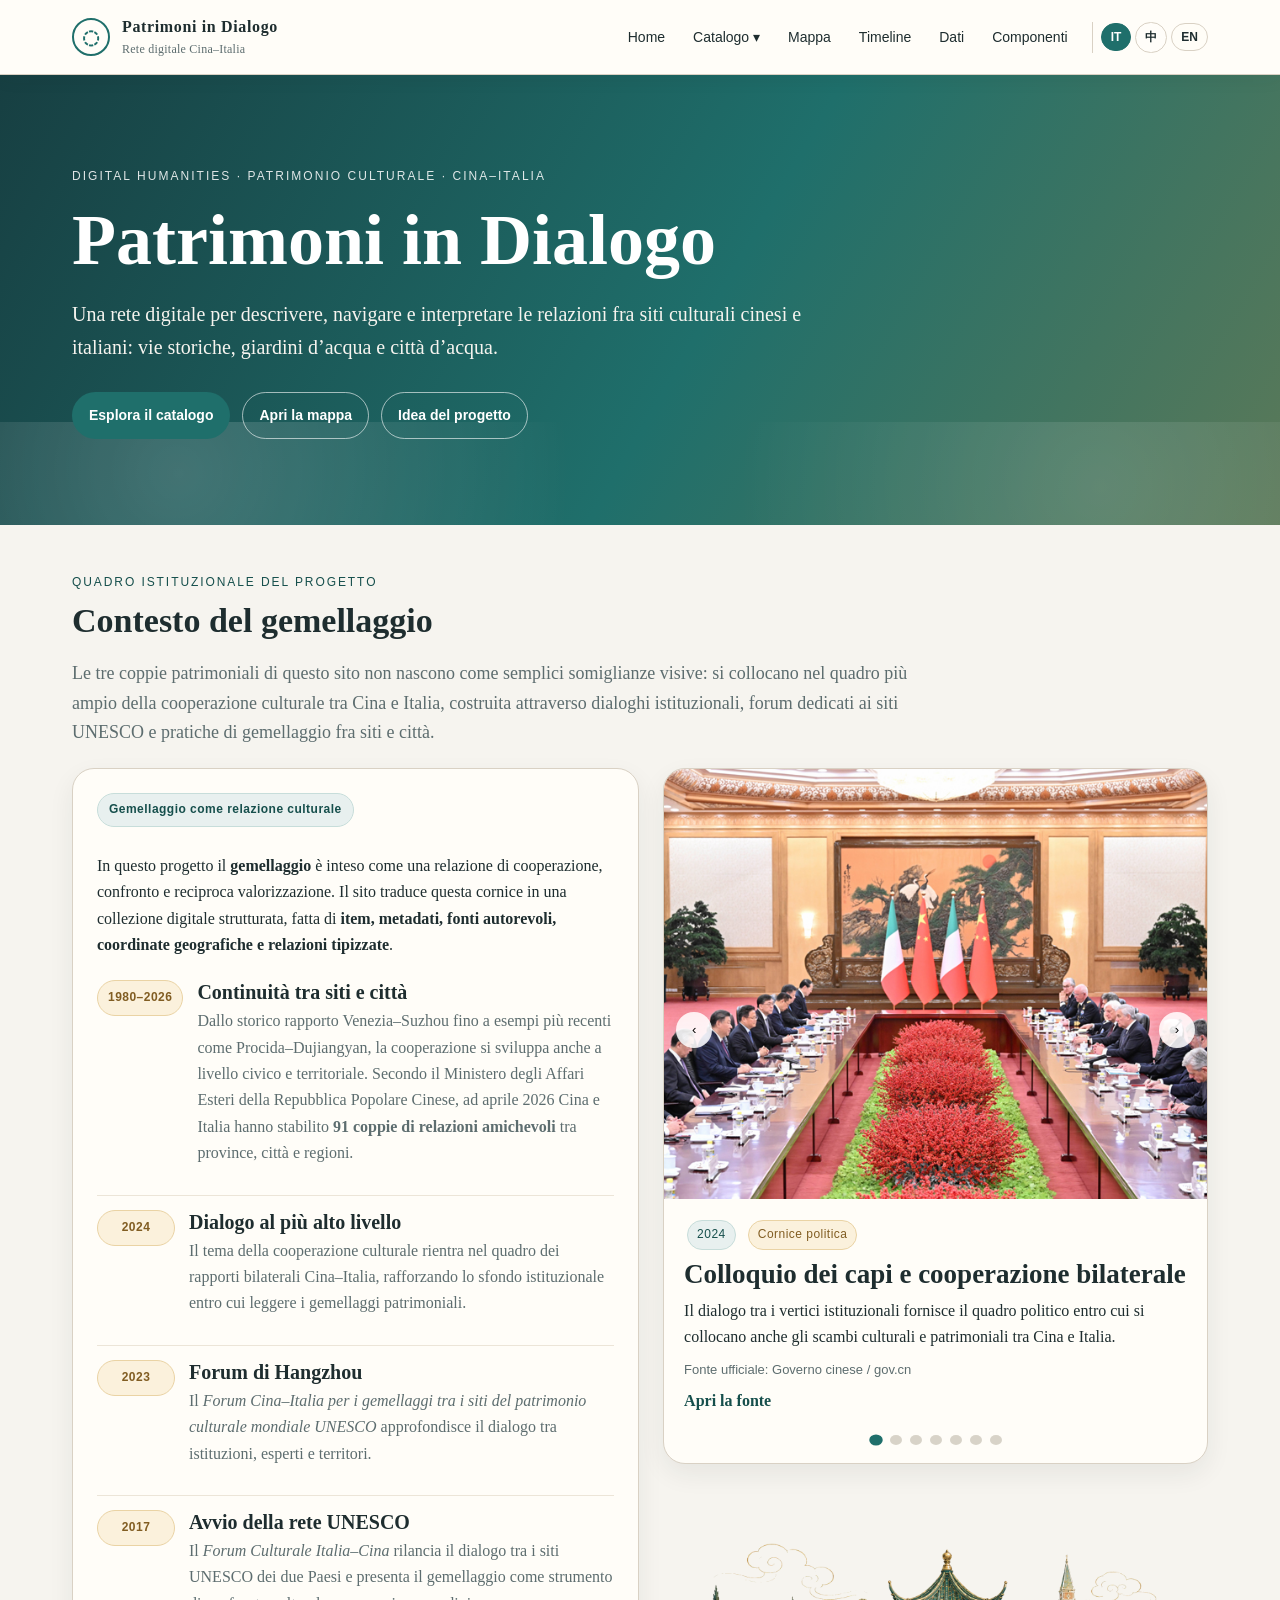
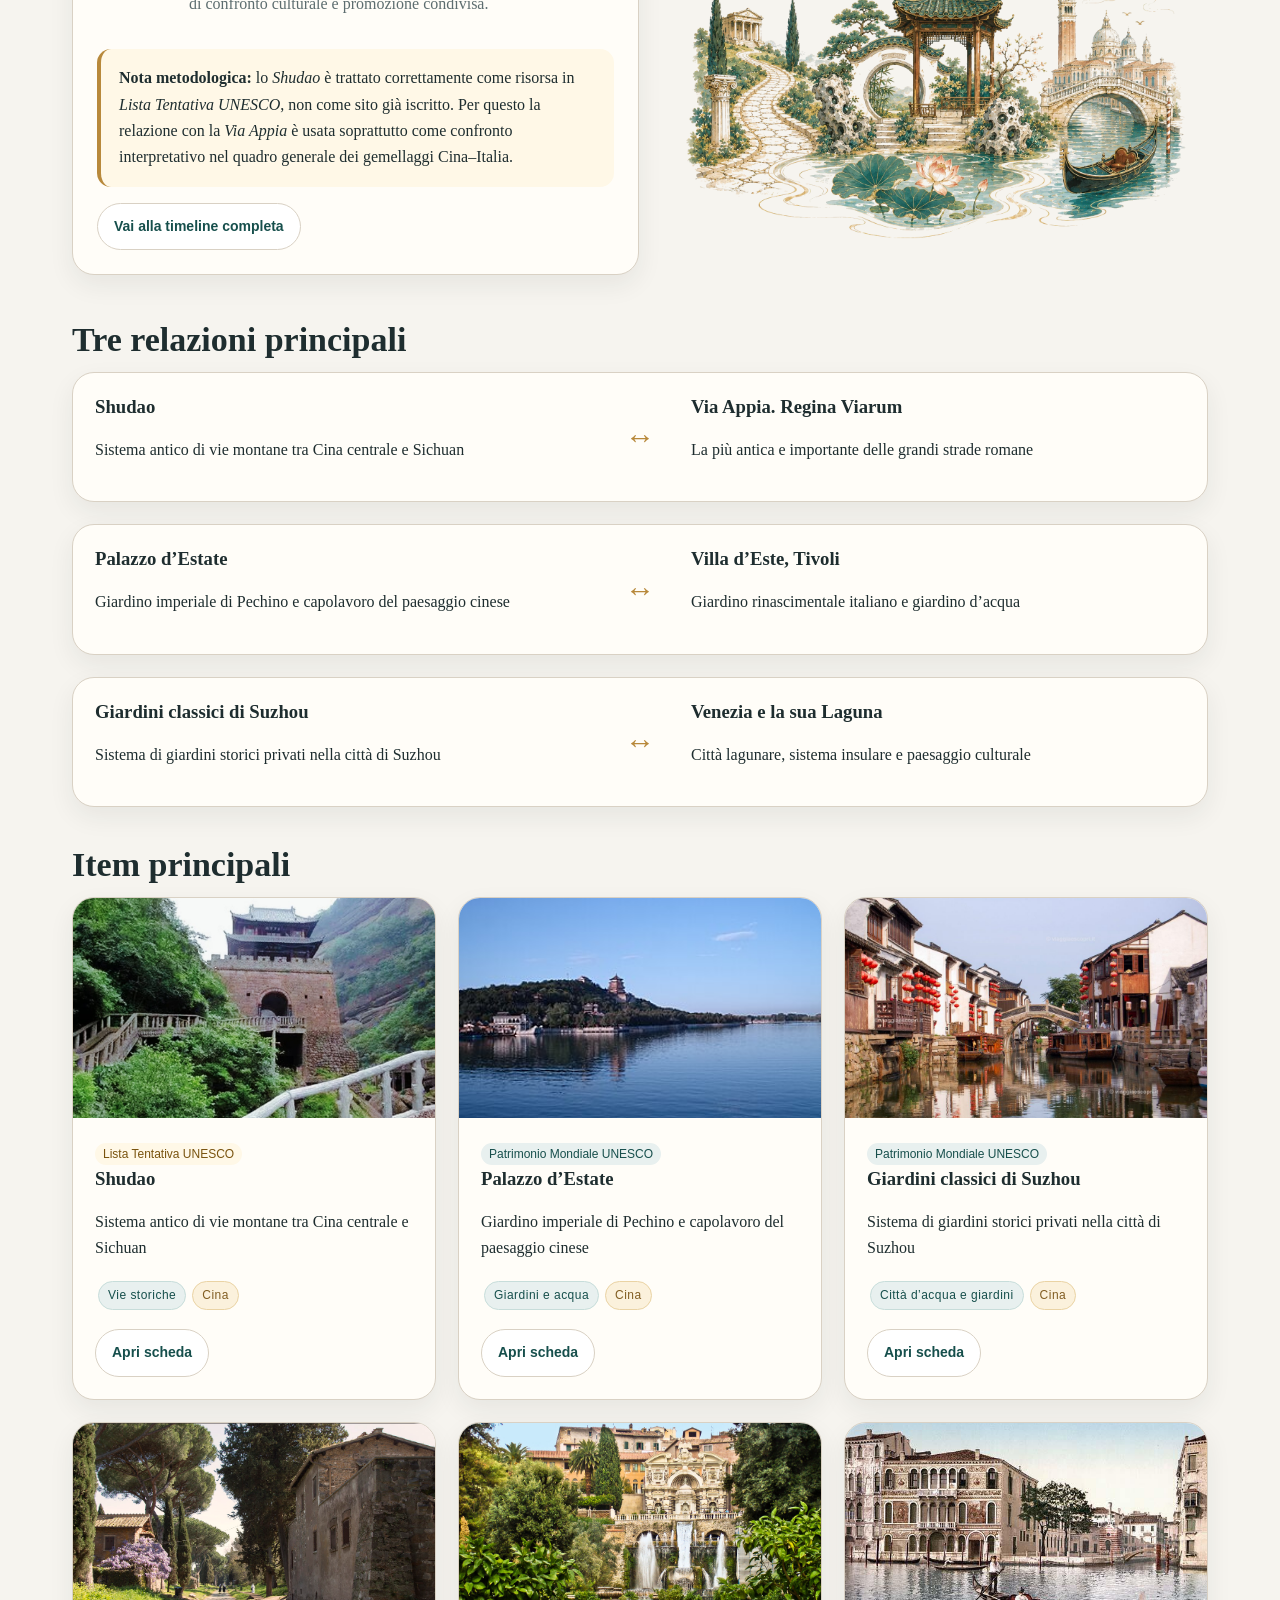
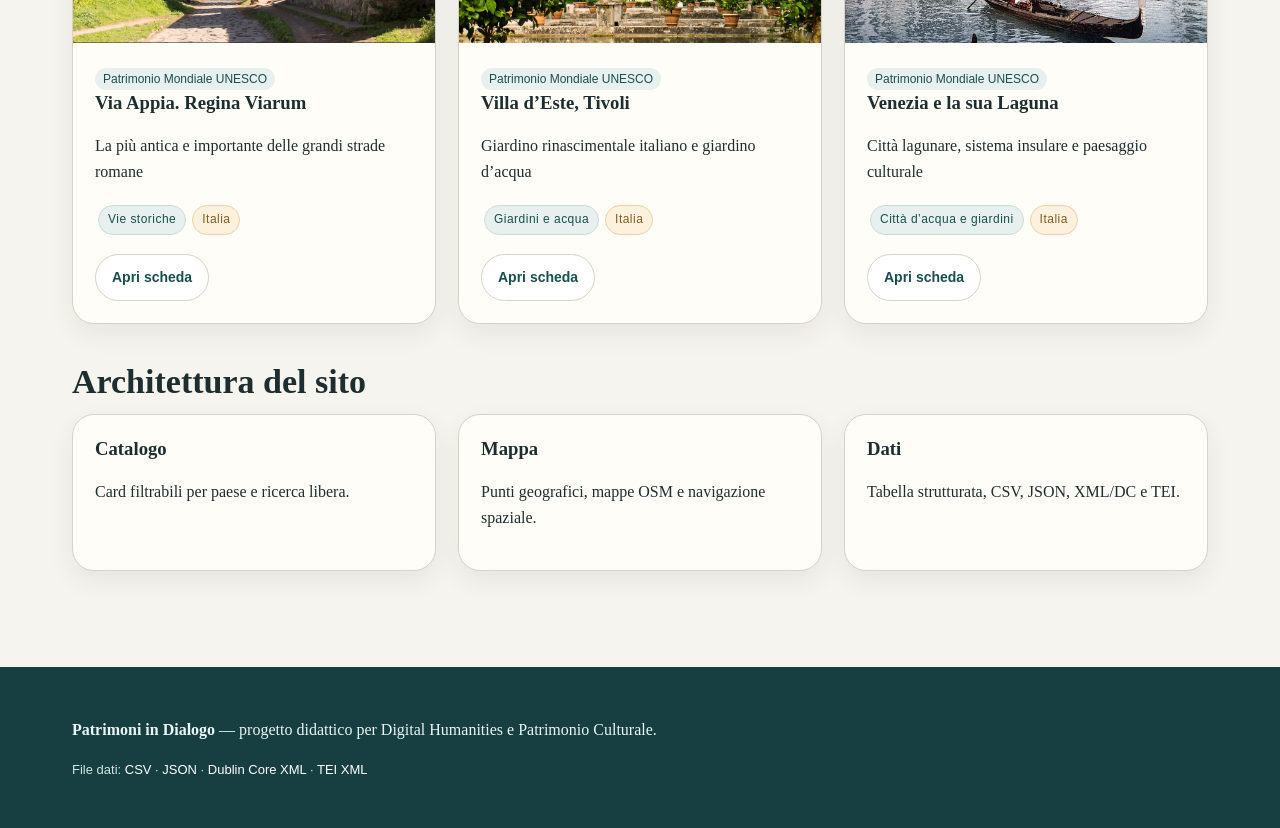
==== commit d6c7fe9a: "Add files via upload keep language clean" ====
--- a/index.html
+++ b/index.html
@@ -1,8 +1,8 @@
-<!DOCTYPE html><html lang="it"><head><meta charset="UTF-8"><meta name="viewport" content="width=device-width, initial-scale=1.0"><title>Patrimoni in Dialogo</title><meta name="description" content="Rete digitale dei gemellaggi UNESCO tra Cina e Italia"><meta name="DC.title" content="Patrimoni in Dialogo"><meta name="DC.creator" content="Yalun Li"><meta name="DC.subject" content="Digital Humanities; Patrimonio culturale; UNESCO; Cina; Italia"><meta name="DC.description" content="Rete digitale dei gemellaggi UNESCO tra Cina e Italia"><meta name="DC.language" content="it"><link rel="stylesheet" href="css/style.css"></head><body><a class="skip-link" href="#main">Salta al contenuto</a><header class="topbar"><nav class="nav" aria-label="Navigazione principale"><a class="brand" href="index.html"><span class="brand-mark">◌</span><span>Patrimoni in Dialogo<span class="brand-sub">Rete digitale Cina–Italia</span></span></a><button class="menu-toggle" onclick="toggleMenu()">Menu</button><div class="navlinks"><a href="index.html">Home</a><div class="dropdown catalogo-dropdown"><a class="dropbtn catalogo-dropbtn" href="catalogo.html">Catalogo ▾</a><div class="dropdown-content"><a href="items/shudao.html">Shudao 蜀道</a><a href="items/via-appia.html">Via Appia. Regina Viarum</a><a href="items/yiheyuan.html">Palazzo d’Estate 颐和园</a><a href="items/villa-deste.html">Villa d’Este, Tivoli</a><a href="items/suzhou.html">Giardini classici di Suzhou 苏州古典园林</a><a href="items/venezia.html">Venezia e la sua Laguna</a></div></div><a href="mappa.html">Mappa</a><a href="timeline.html">Timeline</a><a href="dati.html">Dati</a><a href="componenti.html">Componenti</a></div></nav></header>
+<!DOCTYPE html><html lang="it"><head><meta charset="UTF-8"><meta name="viewport" content="width=device-width, initial-scale=1.0"><title>Patrimoni in Dialogo</title><meta name="description" content="Rete digitale dei gemellaggi UNESCO tra Cina e Italia"><meta name="DC.title" content="Patrimoni in Dialogo"><meta name="DC.creator" content="Yalun Li"><meta name="DC.subject" content="Digital Humanities; Patrimonio culturale; UNESCO; Cina; Italia"><meta name="DC.description" content="Rete digitale dei gemellaggi UNESCO tra Cina e Italia"><meta name="DC.language" content="it"><link rel="stylesheet" href="css/style.css"></head><body><a class="skip-link" href="#main">Salta al contenuto</a><header class="topbar"><nav class="nav" aria-label="Navigazione principale"><a class="brand" href="index.html"><span class="brand-mark">◌</span><span>Patrimoni in Dialogo<span class="brand-sub">Rete digitale Cina–Italia</span></span></a><button class="menu-toggle" onclick="toggleMenu()">Menu</button><div class="navlinks"><a href="index.html">Home</a><div class="dropdown catalogo-dropdown"><a class="dropbtn catalogo-dropbtn" href="catalogo.html">Catalogo ▾</a><div class="dropdown-content"><a href="items/shudao.html">Shudao</a><a href="items/via-appia.html">Via Appia. Regina Viarum</a><a href="items/yiheyuan.html">Palazzo d’Estate</a><a href="items/villa-deste.html">Villa d’Este, Tivoli</a><a href="items/suzhou.html">Giardini classici di Suzhou</a><a href="items/venezia.html">Venezia e la sua Laguna</a></div></div><a href="mappa.html">Mappa</a><a href="timeline.html">Timeline</a><a href="dati.html">Dati</a><a href="componenti.html">Componenti</a></div></nav></header>
 <section class="hero"><div class="hero-inner"><div class="eyebrow">Digital Humanities · Patrimonio Culturale · Cina–Italia</div><h1>Patrimoni in Dialogo</h1><p>Una rete digitale per descrivere, navigare e interpretare le relazioni fra siti culturali cinesi e italiani: vie storiche, giardini d’acqua e città d’acqua.</p><div class="hero-actions"><a class="btn" href="catalogo.html">Esplora il catalogo</a><a class="btn secondary" href="mappa.html">Apri la mappa</a><button class="btn secondary" onclick="openModal('projectModal')">Idea del progetto</button></div></div></section>
-<main id="main" class="container"><section class="gemellaggio-context"><div class="context-heading"><div class="eyebrow-section">Quadro istituzionale del progetto</div><h2 class="section-title">Contesto del gemellaggio</h2><p class="section-lead">Le tre coppie patrimoniali di questo sito non nascono come semplici somiglianze visive: si collocano nel quadro più ampio della cooperazione culturale tra Cina e Italia, costruita attraverso dialoghi istituzionali, forum dedicati ai siti UNESCO e pratiche di gemellaggio fra siti e città.</p></div><div class="context-layout"><div class="context-copy card"><div class="card-body"><span class="context-pill">Gemellaggio come relazione culturale</span><p>In questo progetto il <strong>gemellaggio</strong> è inteso come una relazione di cooperazione, confronto e reciproca valorizzazione. Il sito traduce questa cornice in una collezione digitale strutturata, fatta di <strong>item, metadati, fonti autorevoli, coordinate geografiche e relazioni tipizzate</strong>.</p><div class="milestone-list"><article class="milestone"><span class="milestone-year">1980–2026</span><div><h3>Continuità tra siti e città</h3><p>Dallo storico rapporto Venezia–Suzhou fino a esempi più recenti come Procida–Dujiangyan, la cooperazione si sviluppa anche a livello civico e territoriale. Secondo il Ministero degli Affari Esteri della Repubblica Popolare Cinese, ad aprile 2026 Cina e Italia hanno stabilito <strong>91 coppie di relazioni amichevoli</strong> tra province, città e regioni.</p></div></article><article class="milestone"><span class="milestone-year">2024</span><div><h3>Dialogo al più alto livello</h3><p>Il tema della cooperazione culturale rientra nel quadro dei rapporti bilaterali Cina–Italia, rafforzando lo sfondo istituzionale entro cui leggere i gemellaggi patrimoniali.</p></div></article><article class="milestone"><span class="milestone-year">2023</span><div><h3>Forum di Hangzhou</h3><p>Il <em>Forum Cina–Italia per i gemellaggi tra i siti del patrimonio culturale mondiale UNESCO</em> approfondisce il dialogo tra istituzioni, esperti e territori.</p></div></article><article class="milestone"><span class="milestone-year">2017</span><div><h3>Avvio della rete UNESCO</h3><p>Il <em>Forum Culturale Italia–Cina</em> rilancia il dialogo tra i siti UNESCO dei due Paesi e presenta il gemellaggio come strumento di confronto culturale e promozione condivisa.</p></div></article></div><div class="note context-note"><strong>Nota metodologica:</strong> lo <em>Shudao</em> è trattato correttamente come risorsa in <em>Lista Tentativa UNESCO</em>, non come sito già iscritto. Per questo la relazione con la <em>Via Appia</em> è usata soprattutto come confronto interpretativo nel quadro generale dei gemellaggi Cina–Italia.</div><div class="context-actions"><a class="btn light" href="timeline.html">Vai alla timeline completa</a></div></div></div><div class="context-media-column"><div class="slideshow institutional-slideshow card" aria-label="Galleria di immagini sul gemellaggio"><div class="slide active"><img class="site-img heritage-photo institutional-photo" src="img/colloquio-dei-capi.jpg" alt="Colloquio istituzionale tra delegazioni cinese e italiana"><div class="slide-caption"><div class="slide-topline"><span class="tag">2024</span><span class="tag gold">Cornice politica</span></div><h3>Colloquio dei capi e cooperazione bilaterale</h3><p>Il dialogo tra i vertici istituzionali fornisce il quadro politico entro cui si collocano anche gli scambi culturali e patrimoniali tra Cina e Italia.</p><p class="small">Fonte ufficiale: Governo cinese / gov.cn</p><a href="https://www.gov.cn/yaowen/liebiao/202411/content_6985670.htm" target="_blank" rel="noopener">Apri la fonte</a></div></div><div class="slide"><img class="site-img heritage-photo institutional-photo" src="img/gemellaggio-unesco-2017.jpg" alt="Pagina UNESCO Italia sul gemellaggio tra i siti UNESCO"><div class="slide-caption"><div class="slide-topline"><span class="tag">2017</span><span class="tag gold">UNESCO Italia</span></div><h3>Il Forum Culturale Italia–Cina lancia il gemellaggio tra i siti UNESCO</h3><p>Uno dei passaggi chiave per la costruzione di una rete di relazioni tra patrimoni dei due Paesi.</p><p class="small">Fonte: Commissione Nazionale Italiana per l’UNESCO</p><a href="https://www.unesco.it/it/news/il-forum-culturale-italia-cina-lancia-il-gemellaggio-tra-i-siti-unesco/" target="_blank" rel="noopener">Apri la fonte</a></div></div><div class="slide"><img class="site-img heritage-photo institutional-photo" src="img/forum-siti-2023.jpg" alt="Poster del Forum Cina-Italia per i gemellaggi tra i siti del patrimonio culturale mondiale UNESCO"><div class="slide-caption"><div class="slide-topline"><span class="tag">2023</span><span class="tag gold">Forum di Hangzhou</span></div><h3>Forum Cina–Italia per i gemellaggi tra i siti UNESCO</h3><p>Il forum di Hangzhou consolida lo scambio di esperienze e di pratiche di tutela tra siti patrimoniali cinesi e italiani.</p><p class="small">Fonte: China News / 凤凰网</p><a href="https://news.ifeng.com/c/8U62hd6obZd" target="_blank" rel="noopener">Apri la fonte</a></div></div><div class="slide"><img class="site-img heritage-photo institutional-photo" src="img/gemellaggio-villa-palazzo.jpg" alt="Visit Lazio: gemellaggio tra Villa d’Este e Palazzo d’Estate"><div class="slide-caption"><div class="slide-topline"><span class="tag">Caso studio</span><span class="tag gold">Siti UNESCO</span></div><h3>Villa d’Este ↔ Palazzo d’Estate</h3><p>Un gemellaggio esplicitamente formulato tra due paesaggi d’acqua e di rappresentazione del potere.</p><p class="small">Fonte: Visit Lazio</p><a href="https://www.visitlazio.com/gemellaggio-tra-villa-deste-e-palazzo-destate/" target="_blank" rel="noopener">Apri la fonte</a></div></div><div class="slide"><img class="site-img heritage-photo institutional-photo" src="img/extraevent-dei-due-villa.jpg" alt="Evento Dove il cielo incontra l’umano: il Palazzo d’Estate di Pechino a Villa d’Este"><div class="slide-caption"><div class="slide-topline"><span class="tag">2025–2026</span><span class="tag gold">Mostra / evento</span></div><h3>Dove il cielo incontra l’umano: il Palazzo d’Estate di Pechino a Villa d’Este</h3><p>Questa iniziativa espositiva rende visibile il dialogo culturale tra i due siti anche sul piano curatoriale e pubblico, trasformando il gemellaggio in esperienza culturale condivisa.</p><p class="small">Fonte: Artribune</p><a href="https://www.artribune.com/mostre-evento-arte/dove-il-cielo-incontra-lumano-%E5%A4%A9%E4%BA%BA%E5%90%88%E4%B8%80-il-palazzo-destate-di-pechino-a-villa-deste/" target="_blank" rel="noopener">Apri la fonte</a></div></div><div class="slide"><img class="site-img heritage-photo institutional-photo" src="img/gemellaggio-suzhou-venezia.jpg" alt="Comune di Venezia: accordo di gemellaggio con Suzhou"><div class="slide-caption"><div class="slide-topline"><span class="tag">1980</span><span class="tag gold">Gemellaggio civico</span></div><h3>Suzhou ↔ Venezia</h3><p>Il rapporto tra Suzhou e Venezia mostra come la cooperazione Cina–Italia passi anche attraverso legami urbani di lunga durata.</p><p class="small">Fonte ufficiale: Comune di Venezia</p><a href="https://www.comune.venezia.it/it/content/suzhou-gemellaggi-gemellaggi-e-accordi-venezia-mondo" target="_blank" rel="noopener">Apri la fonte</a></div></div><div class="slide"><img class="site-img heritage-photo institutional-photo" src="img/gemellaggio-procida-dujiangyan.jpg" alt="Gemellaggio tra Procida e Dujiangyan"><div class="slide-caption"><div class="slide-topline"><span class="tag">2025</span><span class="tag gold">Esempio recente</span></div><h3>Procida ↔ Dujiangyan</h3><p>Un esempio recente di gemellaggio territoriale che rende visibile la continuità e l’attualità degli scambi culturali tra i due Paesi.</p><p class="small">Fonte: notizia illustrativa fornita dall’utente</p><a href="https://pinograzioli.news/gemellaggio-tra-procida-e-dujiangyan-un-ponte-tra-italia-e-cina-per-proteggere-i-panda/" target="_blank" rel="noopener">Apri la fonte</a></div></div><div class="slide-controls"><button aria-label="Slide precedente" onclick="nextSlide(-1)">‹</button><button aria-label="Slide successiva" onclick="nextSlide(1)">›</button></div><div class="slide-dots" role="tablist" aria-label="Selezione slide"><button class="dot active" onclick="showSlide(0)" aria-label="Vai alla slide 1"></button><button class="dot" onclick="showSlide(1)" aria-label="Vai alla slide 2"></button><button class="dot" onclick="showSlide(2)" aria-label="Vai alla slide 3"></button><button class="dot" onclick="showSlide(3)" aria-label="Vai alla slide 4"></button><button class="dot" onclick="showSlide(4)" aria-label="Vai alla slide 5"></button><button class="dot" onclick="showSlide(5)" aria-label="Vai alla slide 6"></button><button class="dot" onclick="showSlide(6)" aria-label="Vai alla slide 7"></button></div></div><figure class="context-illustration" aria-label="Illustrazione tematica delle relazioni patrimoniali"><img class="context-illustration-img" src="img/add-illustrazione.png" alt="Illustrazione decorativa delle tre relazioni patrimoniali tra Cina e Italia: una via storica con rovine classiche, un padiglione di giardino con rocce e loto, e una città d’acqua veneziana con ponte e gondola."></figure></div></div></section>
-<section style="margin-top:38px"><h2 class="section-title">Tre relazioni principali</h2><div class="grid"><div class="relation card"><div class="card-body"><h3>Shudao 蜀道</h3><p>Sistema antico di vie montane tra Cina centrale e Sichuan</p></div><div class="arrow">↔</div><div class="card-body"><h3>Via Appia. Regina Viarum</h3><p>La più antica e importante delle grandi strade romane</p></div></div><div class="relation card"><div class="card-body"><h3>Palazzo d’Estate 颐和园</h3><p>Giardino imperiale di Pechino e capolavoro del paesaggio cinese</p></div><div class="arrow">↔</div><div class="card-body"><h3>Villa d’Este, Tivoli</h3><p>Giardino rinascimentale italiano e giardino d’acqua</p></div></div><div class="relation card"><div class="card-body"><h3>Giardini classici di Suzhou 苏州古典园林</h3><p>Sistema di giardini storici privati nella città di Suzhou</p></div><div class="arrow">↔</div><div class="card-body"><h3>Venezia e la sua Laguna</h3><p>Città lagunare, sistema insulare e paesaggio culturale</p></div></div></div></section>
-<section style="margin-top:38px"><h2 class="section-title">Item principali</h2><div class="grid grid-3"><article class="card" data-card data-kind="Cina"><img class="site-img heritage-photo shudao-photo" src="img/shudao.jpg" alt="Fotografia: Shudao 蜀道"><div class="card-body"><span class="status-pill tentative">Lista Tentativa UNESCO</span><h3>Shudao 蜀道</h3><p>Sistema antico di vie montane tra Cina centrale e Sichuan</p><p><span class="tag">Vie storiche</span><span class="tag gold">Cina</span></p><a class="btn light" href="items/shudao.html">Apri scheda</a></div></article><article class="card" data-card data-kind="Cina"><img class="site-img heritage-photo yiheyuan-photo" src="img/yiheyuan.jpg" alt="Fotografia: Palazzo d’Estate 颐和园"><div class="card-body"><span class="status-pill inscribed">Patrimonio Mondiale UNESCO</span><h3>Palazzo d’Estate 颐和园</h3><p>Giardino imperiale di Pechino e capolavoro del paesaggio cinese</p><p><span class="tag">Giardini e acqua</span><span class="tag gold">Cina</span></p><a class="btn light" href="items/yiheyuan.html">Apri scheda</a></div></article><article class="card" data-card data-kind="Cina"><img class="site-img heritage-photo suzhou-photo" src="img/suzhou.jpg" alt="Fotografia: Giardini classici di Suzhou 苏州古典园林"><div class="card-body"><span class="status-pill inscribed">Patrimonio Mondiale UNESCO</span><h3>Giardini classici di Suzhou 苏州古典园林</h3><p>Sistema di giardini storici privati nella città di Suzhou</p><p><span class="tag">Città d’acqua e giardini</span><span class="tag gold">Cina</span></p><a class="btn light" href="items/suzhou.html">Apri scheda</a></div></article><article class="card" data-card data-kind="Italia"><img class="site-img heritage-photo via-appia-photo" src="img/via-appia.jpg" alt="Fotografia: Via Appia. Regina Viarum"><div class="card-body"><span class="status-pill inscribed">Patrimonio Mondiale UNESCO</span><h3>Via Appia. Regina Viarum</h3><p>La più antica e importante delle grandi strade romane</p><p><span class="tag">Vie storiche</span><span class="tag gold">Italia</span></p><a class="btn light" href="items/via-appia.html">Apri scheda</a></div></article><article class="card" data-card data-kind="Italia"><img class="site-img heritage-photo villa-deste-photo" src="img/villa-deste.jpg" alt="Fotografia: Villa d’Este, Tivoli"><div class="card-body"><span class="status-pill inscribed">Patrimonio Mondiale UNESCO</span><h3>Villa d’Este, Tivoli</h3><p>Giardino rinascimentale italiano e giardino d’acqua</p><p><span class="tag">Giardini e acqua</span><span class="tag gold">Italia</span></p><a class="btn light" href="items/villa-deste.html">Apri scheda</a></div></article><article class="card" data-card data-kind="Italia"><img class="site-img heritage-photo venezia-photo" src="img/venezia.jpg" alt="Fotografia: Venezia e la sua Laguna"><div class="card-body"><span class="status-pill inscribed">Patrimonio Mondiale UNESCO</span><h3>Venezia e la sua Laguna</h3><p>Città lagunare, sistema insulare e paesaggio culturale</p><p><span class="tag">Città d’acqua e giardini</span><span class="tag gold">Italia</span></p><a class="btn light" href="items/venezia.html">Apri scheda</a></div></article></div></section>
+<main id="main" class="container"><section class="gemellaggio-context"><div class="context-heading"><div class="eyebrow-section">Quadro istituzionale del progetto</div><h2 class="section-title">Contesto del gemellaggio</h2><p class="section-lead">Le tre coppie patrimoniali di questo sito non nascono come semplici somiglianze visive: si collocano nel quadro più ampio della cooperazione culturale tra Cina e Italia, costruita attraverso dialoghi istituzionali, forum dedicati ai siti UNESCO e pratiche di gemellaggio fra siti e città.</p></div><div class="context-layout"><div class="context-copy card"><div class="card-body"><span class="context-pill">Gemellaggio come relazione culturale</span><p>In questo progetto il <strong>gemellaggio</strong> è inteso come una relazione di cooperazione, confronto e reciproca valorizzazione. Il sito traduce questa cornice in una collezione digitale strutturata, fatta di <strong>item, metadati, fonti autorevoli, coordinate geografiche e relazioni tipizzate</strong>.</p><div class="milestone-list"><article class="milestone"><span class="milestone-year">1980–2026</span><div><h3>Continuità tra siti e città</h3><p>Dallo storico rapporto Venezia–Suzhou fino a esempi più recenti come Procida–Dujiangyan, la cooperazione si sviluppa anche a livello civico e territoriale. Secondo il Ministero degli Affari Esteri della Repubblica Popolare Cinese, ad aprile 2026 Cina e Italia hanno stabilito <strong>91 coppie di relazioni amichevoli</strong> tra province, città e regioni.</p></div></article><article class="milestone"><span class="milestone-year">2024</span><div><h3>Dialogo al più alto livello</h3><p>Il tema della cooperazione culturale rientra nel quadro dei rapporti bilaterali Cina–Italia, rafforzando lo sfondo istituzionale entro cui leggere i gemellaggi patrimoniali.</p></div></article><article class="milestone"><span class="milestone-year">2023</span><div><h3>Forum di Hangzhou</h3><p>Il <em>Forum Cina–Italia per i gemellaggi tra i siti del patrimonio culturale mondiale UNESCO</em> approfondisce il dialogo tra istituzioni, esperti e territori.</p></div></article><article class="milestone"><span class="milestone-year">2017</span><div><h3>Avvio della rete UNESCO</h3><p>Il <em>Forum Culturale Italia–Cina</em> rilancia il dialogo tra i siti UNESCO dei due Paesi e presenta il gemellaggio come strumento di confronto culturale e promozione condivisa.</p></div></article></div><div class="note context-note"><strong>Nota metodologica:</strong> lo <em>Shudao</em> è trattato correttamente come risorsa in <em>Lista Tentativa UNESCO</em>, non come sito già iscritto. Per questo la relazione con la <em>Via Appia</em> è usata soprattutto come confronto interpretativo nel quadro generale dei gemellaggi Cina–Italia.</div><div class="context-actions"><a class="btn light" href="timeline.html">Vai alla timeline completa</a></div></div></div><div class="context-media-column"><div class="slideshow institutional-slideshow card" aria-label="Galleria di immagini sul gemellaggio"><div class="slide active"><img class="site-img heritage-photo institutional-photo" src="img/colloquio-dei-capi.jpg" alt="Colloquio istituzionale tra delegazioni cinese e italiana"><div class="slide-caption"><div class="slide-topline"><span class="tag">2024</span><span class="tag gold">Cornice politica</span></div><h3>Colloquio dei capi e cooperazione bilaterale</h3><p>Il dialogo tra i vertici istituzionali fornisce il quadro politico entro cui si collocano anche gli scambi culturali e patrimoniali tra Cina e Italia.</p><p class="small">Fonte ufficiale: Governo cinese / gov.cn</p><a href="https://www.gov.cn/yaowen/liebiao/202411/content_6985670.htm" target="_blank" rel="noopener">Apri la fonte</a></div></div><div class="slide"><img class="site-img heritage-photo institutional-photo" src="img/gemellaggio-unesco-2017.jpg" alt="Pagina UNESCO Italia sul gemellaggio tra i siti UNESCO"><div class="slide-caption"><div class="slide-topline"><span class="tag">2017</span><span class="tag gold">UNESCO Italia</span></div><h3>Il Forum Culturale Italia–Cina lancia il gemellaggio tra i siti UNESCO</h3><p>Uno dei passaggi chiave per la costruzione di una rete di relazioni tra patrimoni dei due Paesi.</p><p class="small">Fonte: Commissione Nazionale Italiana per l’UNESCO</p><a href="https://www.unesco.it/it/news/il-forum-culturale-italia-cina-lancia-il-gemellaggio-tra-i-siti-unesco/" target="_blank" rel="noopener">Apri la fonte</a></div></div><div class="slide"><img class="site-img heritage-photo institutional-photo" src="img/forum-siti-2023.jpg" alt="Poster del Forum Cina-Italia per i gemellaggi tra i siti del patrimonio culturale mondiale UNESCO"><div class="slide-caption"><div class="slide-topline"><span class="tag">2023</span><span class="tag gold">Forum di Hangzhou</span></div><h3>Forum Cina–Italia per i gemellaggi tra i siti UNESCO</h3><p>Il forum di Hangzhou consolida lo scambio di esperienze e di pratiche di tutela tra siti patrimoniali cinesi e italiani.</p><p class="small">Fonte: China News / ifeng.com</p><a href="https://news.ifeng.com/c/8U62hd6obZd" target="_blank" rel="noopener">Apri la fonte</a></div></div><div class="slide"><img class="site-img heritage-photo institutional-photo" src="img/gemellaggio-villa-palazzo.jpg" alt="Visit Lazio: gemellaggio tra Villa d’Este e Palazzo d’Estate"><div class="slide-caption"><div class="slide-topline"><span class="tag">Caso studio</span><span class="tag gold">Siti UNESCO</span></div><h3>Villa d’Este ↔ Palazzo d’Estate</h3><p>Un gemellaggio esplicitamente formulato tra due paesaggi d’acqua e di rappresentazione del potere.</p><p class="small">Fonte: Visit Lazio</p><a href="https://www.visitlazio.com/gemellaggio-tra-villa-deste-e-palazzo-destate/" target="_blank" rel="noopener">Apri la fonte</a></div></div><div class="slide"><img class="site-img heritage-photo institutional-photo" src="img/extraevent-dei-due-villa.jpg" alt="Evento Dove il cielo incontra l’umano: il Palazzo d’Estate di Pechino a Villa d’Este"><div class="slide-caption"><div class="slide-topline"><span class="tag">2025–2026</span><span class="tag gold">Mostra / evento</span></div><h3>Dove il cielo incontra l’umano: il Palazzo d’Estate di Pechino a Villa d’Este</h3><p>Questa iniziativa espositiva rende visibile il dialogo culturale tra i due siti anche sul piano curatoriale e pubblico, trasformando il gemellaggio in esperienza culturale condivisa.</p><p class="small">Fonte: Artribune</p><a href="https://www.artribune.com/mostre-evento-arte/dove-il-cielo-incontra-lumano-%E5%A4%A9%E4%BA%BA%E5%90%88%E4%B8%80-il-palazzo-destate-di-pechino-a-villa-deste/" target="_blank" rel="noopener">Apri la fonte</a></div></div><div class="slide"><img class="site-img heritage-photo institutional-photo" src="img/gemellaggio-suzhou-venezia.jpg" alt="Comune di Venezia: accordo di gemellaggio con Suzhou"><div class="slide-caption"><div class="slide-topline"><span class="tag">1980</span><span class="tag gold">Gemellaggio civico</span></div><h3>Suzhou ↔ Venezia</h3><p>Il rapporto tra Suzhou e Venezia mostra come la cooperazione Cina–Italia passi anche attraverso legami urbani di lunga durata.</p><p class="small">Fonte ufficiale: Comune di Venezia</p><a href="https://www.comune.venezia.it/it/content/suzhou-gemellaggi-gemellaggi-e-accordi-venezia-mondo" target="_blank" rel="noopener">Apri la fonte</a></div></div><div class="slide"><img class="site-img heritage-photo institutional-photo" src="img/gemellaggio-procida-dujiangyan.jpg" alt="Gemellaggio tra Procida e Dujiangyan"><div class="slide-caption"><div class="slide-topline"><span class="tag">2025</span><span class="tag gold">Esempio recente</span></div><h3>Procida ↔ Dujiangyan</h3><p>Un esempio recente di gemellaggio territoriale che rende visibile la continuità e l’attualità degli scambi culturali tra i due Paesi.</p><p class="small">Fonte: notizia illustrativa fornita dall’utente</p><a href="https://pinograzioli.news/gemellaggio-tra-procida-e-dujiangyan-un-ponte-tra-italia-e-cina-per-proteggere-i-panda/" target="_blank" rel="noopener">Apri la fonte</a></div></div><div class="slide-controls"><button aria-label="Slide precedente" onclick="nextSlide(-1)">‹</button><button aria-label="Slide successiva" onclick="nextSlide(1)">›</button></div><div class="slide-dots" role="tablist" aria-label="Selezione slide"><button class="dot active" onclick="showSlide(0)" aria-label="Vai alla slide 1"></button><button class="dot" onclick="showSlide(1)" aria-label="Vai alla slide 2"></button><button class="dot" onclick="showSlide(2)" aria-label="Vai alla slide 3"></button><button class="dot" onclick="showSlide(3)" aria-label="Vai alla slide 4"></button><button class="dot" onclick="showSlide(4)" aria-label="Vai alla slide 5"></button><button class="dot" onclick="showSlide(5)" aria-label="Vai alla slide 6"></button><button class="dot" onclick="showSlide(6)" aria-label="Vai alla slide 7"></button></div></div><figure class="context-illustration" aria-label="Illustrazione tematica delle relazioni patrimoniali"><img class="context-illustration-img" src="img/add-illustrazione.png" alt="Illustrazione decorativa delle tre relazioni patrimoniali tra Cina e Italia: una via storica con rovine classiche, un padiglione di giardino con rocce e loto, e una città d’acqua veneziana con ponte e gondola."></figure></div></div></section>
+<section style="margin-top:38px"><h2 class="section-title">Tre relazioni principali</h2><div class="grid"><div class="relation card"><div class="card-body"><h3>Shudao</h3><p>Sistema antico di vie montane tra Cina centrale e Sichuan</p></div><div class="arrow">↔</div><div class="card-body"><h3>Via Appia. Regina Viarum</h3><p>La più antica e importante delle grandi strade romane</p></div></div><div class="relation card"><div class="card-body"><h3>Palazzo d’Estate</h3><p>Giardino imperiale di Pechino e capolavoro del paesaggio cinese</p></div><div class="arrow">↔</div><div class="card-body"><h3>Villa d’Este, Tivoli</h3><p>Giardino rinascimentale italiano e giardino d’acqua</p></div></div><div class="relation card"><div class="card-body"><h3>Giardini classici di Suzhou</h3><p>Sistema di giardini storici privati nella città di Suzhou</p></div><div class="arrow">↔</div><div class="card-body"><h3>Venezia e la sua Laguna</h3><p>Città lagunare, sistema insulare e paesaggio culturale</p></div></div></div></section>
+<section style="margin-top:38px"><h2 class="section-title">Item principali</h2><div class="grid grid-3"><article class="card" data-card data-kind="Cina"><img class="site-img heritage-photo shudao-photo" src="img/shudao.jpg" alt="Fotografia: Shudao"><div class="card-body"><span class="status-pill tentative">Lista Tentativa UNESCO</span><h3>Shudao</h3><p>Sistema antico di vie montane tra Cina centrale e Sichuan</p><p><span class="tag">Vie storiche</span><span class="tag gold">Cina</span></p><a class="btn light" href="items/shudao.html">Apri scheda</a></div></article><article class="card" data-card data-kind="Cina"><img class="site-img heritage-photo yiheyuan-photo" src="img/yiheyuan.jpg" alt="Fotografia: Palazzo d’Estate"><div class="card-body"><span class="status-pill inscribed">Patrimonio Mondiale UNESCO</span><h3>Palazzo d’Estate</h3><p>Giardino imperiale di Pechino e capolavoro del paesaggio cinese</p><p><span class="tag">Giardini e acqua</span><span class="tag gold">Cina</span></p><a class="btn light" href="items/yiheyuan.html">Apri scheda</a></div></article><article class="card" data-card data-kind="Cina"><img class="site-img heritage-photo suzhou-photo" src="img/suzhou.jpg" alt="Fotografia: Giardini classici di Suzhou"><div class="card-body"><span class="status-pill inscribed">Patrimonio Mondiale UNESCO</span><h3>Giardini classici di Suzhou</h3><p>Sistema di giardini storici privati nella città di Suzhou</p><p><span class="tag">Città d’acqua e giardini</span><span class="tag gold">Cina</span></p><a class="btn light" href="items/suzhou.html">Apri scheda</a></div></article><article class="card" data-card data-kind="Italia"><img class="site-img heritage-photo via-appia-photo" src="img/via-appia.jpg" alt="Fotografia: Via Appia. Regina Viarum"><div class="card-body"><span class="status-pill inscribed">Patrimonio Mondiale UNESCO</span><h3>Via Appia. Regina Viarum</h3><p>La più antica e importante delle grandi strade romane</p><p><span class="tag">Vie storiche</span><span class="tag gold">Italia</span></p><a class="btn light" href="items/via-appia.html">Apri scheda</a></div></article><article class="card" data-card data-kind="Italia"><img class="site-img heritage-photo villa-deste-photo" src="img/villa-deste.jpg" alt="Fotografia: Villa d’Este, Tivoli"><div class="card-body"><span class="status-pill inscribed">Patrimonio Mondiale UNESCO</span><h3>Villa d’Este, Tivoli</h3><p>Giardino rinascimentale italiano e giardino d’acqua</p><p><span class="tag">Giardini e acqua</span><span class="tag gold">Italia</span></p><a class="btn light" href="items/villa-deste.html">Apri scheda</a></div></article><article class="card" data-card data-kind="Italia"><img class="site-img heritage-photo venezia-photo" src="img/venezia.jpg" alt="Fotografia: Venezia e la sua Laguna"><div class="card-body"><span class="status-pill inscribed">Patrimonio Mondiale UNESCO</span><h3>Venezia e la sua Laguna</h3><p>Città lagunare, sistema insulare e paesaggio culturale</p><p><span class="tag">Città d’acqua e giardini</span><span class="tag gold">Italia</span></p><a class="btn light" href="items/venezia.html">Apri scheda</a></div></article></div></section>
 <section style="margin-top:38px"><h2 class="section-title">Architettura del sito</h2><div class="grid grid-3"><div class="card"><div class="card-body"><h3>Catalogo</h3><p>Card filtrabili per paese e ricerca libera.</p></div></div><div class="card"><div class="card-body"><h3>Mappa</h3><p>Punti geografici, mappe OSM e navigazione spaziale.</p></div></div><div class="card"><div class="card-body"><h3>Dati</h3><p>Tabella strutturata, CSV, JSON, XML/DC e TEI.</p></div></div></div></section></main>
 <div id="projectModal" class="modal"><div class="modal-content"><span class="close" onclick="closeModal('projectModal')">&times;</span><h2>Idea progettuale</h2><p><strong>Patrimoni in Dialogo</strong> costruisce una piccola collezione digitale dedicata ai rapporti culturali fra patrimoni cinesi e italiani. Ogni item è descritto attraverso metadati, fonti, coordinate e relazioni con altri item.</p><p>La domanda guida è: come trasformare gemellaggi e analogie patrimoniali in un sistema navigabile di dati, relazioni e interpretazioni?</p></div></div>
 <button class="btn backtop" onclick="window.scrollTo({top:0,behavior:'smooth'})">↑ Top</button><footer class="footer"><div class="container"><p><strong>Patrimoni in Dialogo</strong> — progetto didattico per Digital Humanities e Patrimonio Culturale.</p><p class="small">File dati: <a href="data/items.csv">CSV</a> · <a href="data/items.json">JSON</a> · <a href="xml/metadata-dc.xml">Dublin Core XML</a> · <a href="xml/fonte-tei.xml">TEI XML</a></p></div></footer><script src="js/script.js"></script></body></html>
--- a/css/style.css
+++ b/css/style.css
@@ -293,3 +293,42 @@
 .catalogo-dropdown:focus-within .dropdown-content {
   display: block;
 }
+
+
+/* Trilingual language selector */
+.language-switcher {
+  display: inline-flex;
+  align-items: center;
+  gap: 4px;
+  margin-left: 8px;
+  padding-left: 8px;
+  border-left: 1px solid var(--line);
+}
+
+.lang-btn {
+  border: 1px solid var(--line);
+  background: rgba(255, 253, 248, .88);
+  color: var(--ink);
+  border-radius: 999px;
+  padding: 6px 9px;
+  font-family: Arial, sans-serif;
+  font-size: 12px;
+  font-weight: 700;
+  cursor: pointer;
+  transition: background .15s ease, color .15s ease, border-color .15s ease;
+}
+
+.lang-btn:hover,
+.lang-btn.active {
+  background: var(--teal);
+  color: white;
+  border-color: var(--teal);
+}
+
+@media (max-width:850px) {
+  .language-switcher {
+    margin: 8px 0 0;
+    padding-left: 0;
+    border-left: 0;
+  }
+}
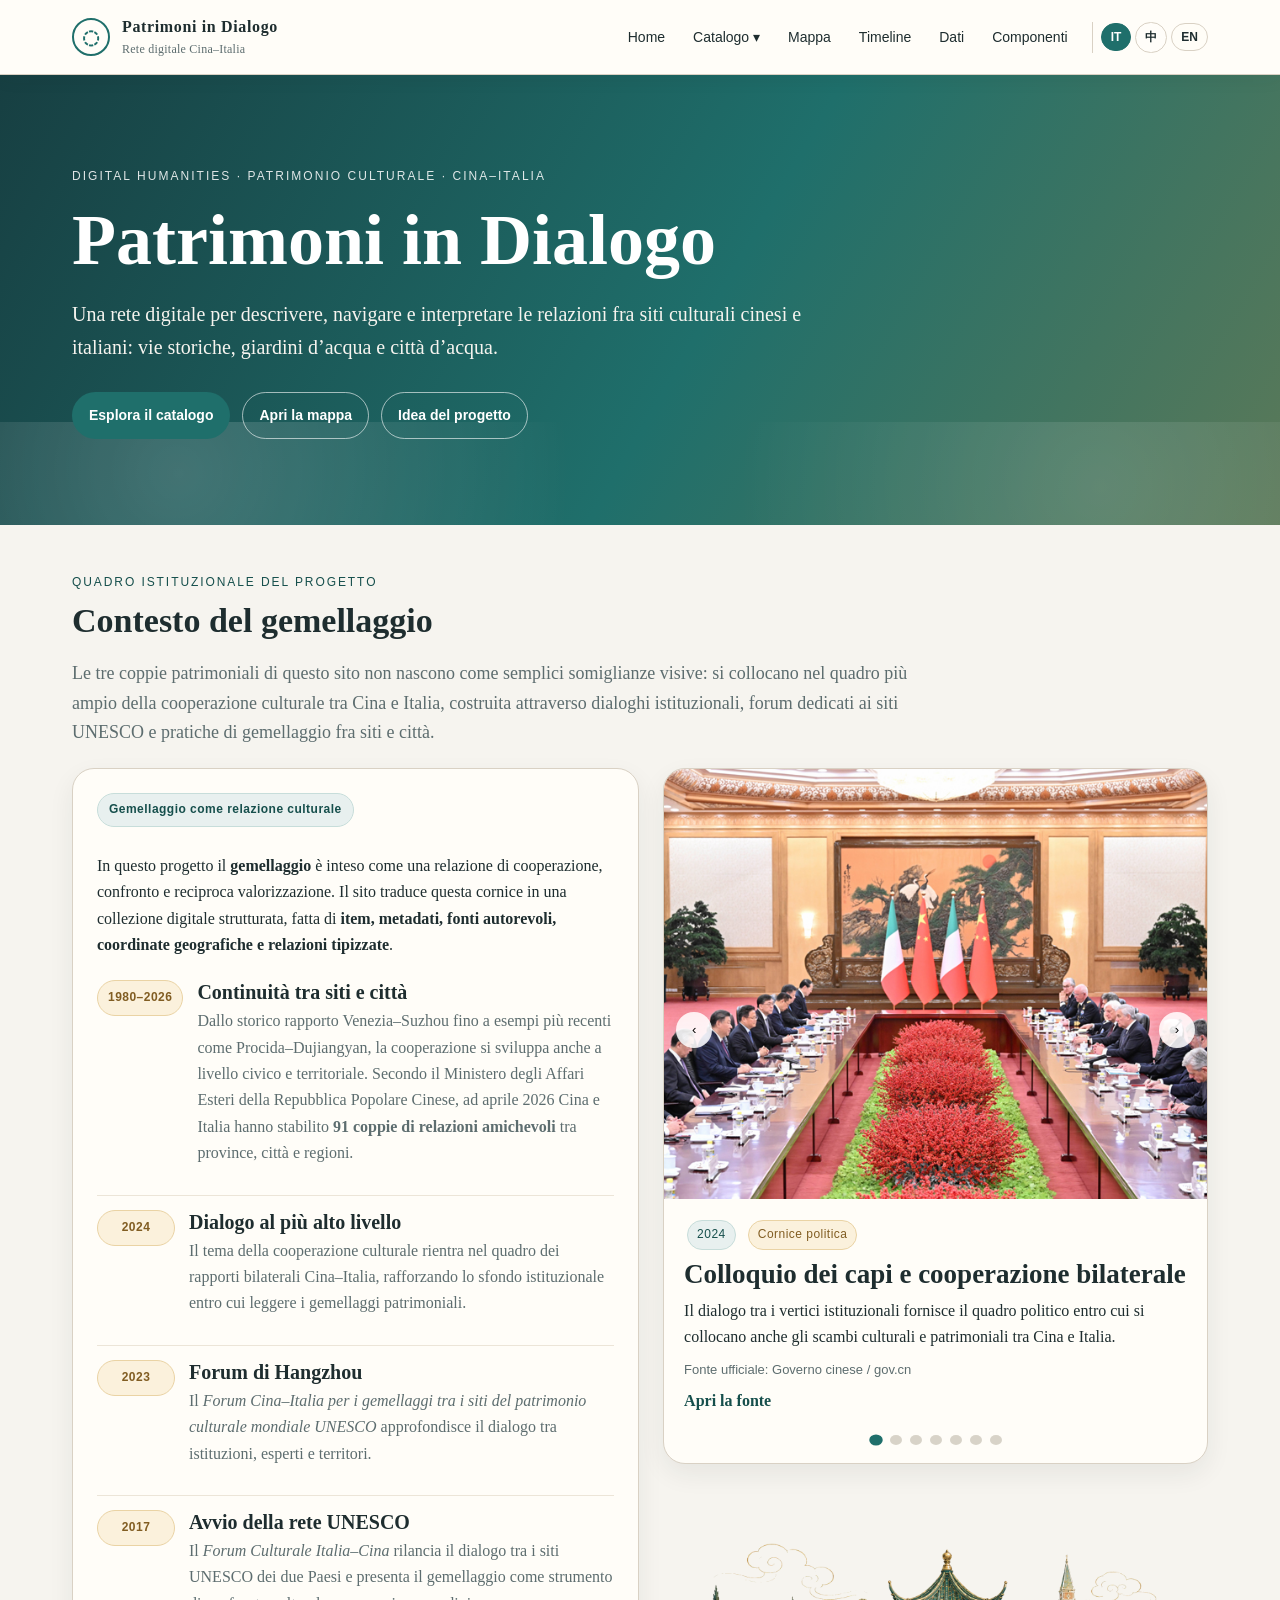
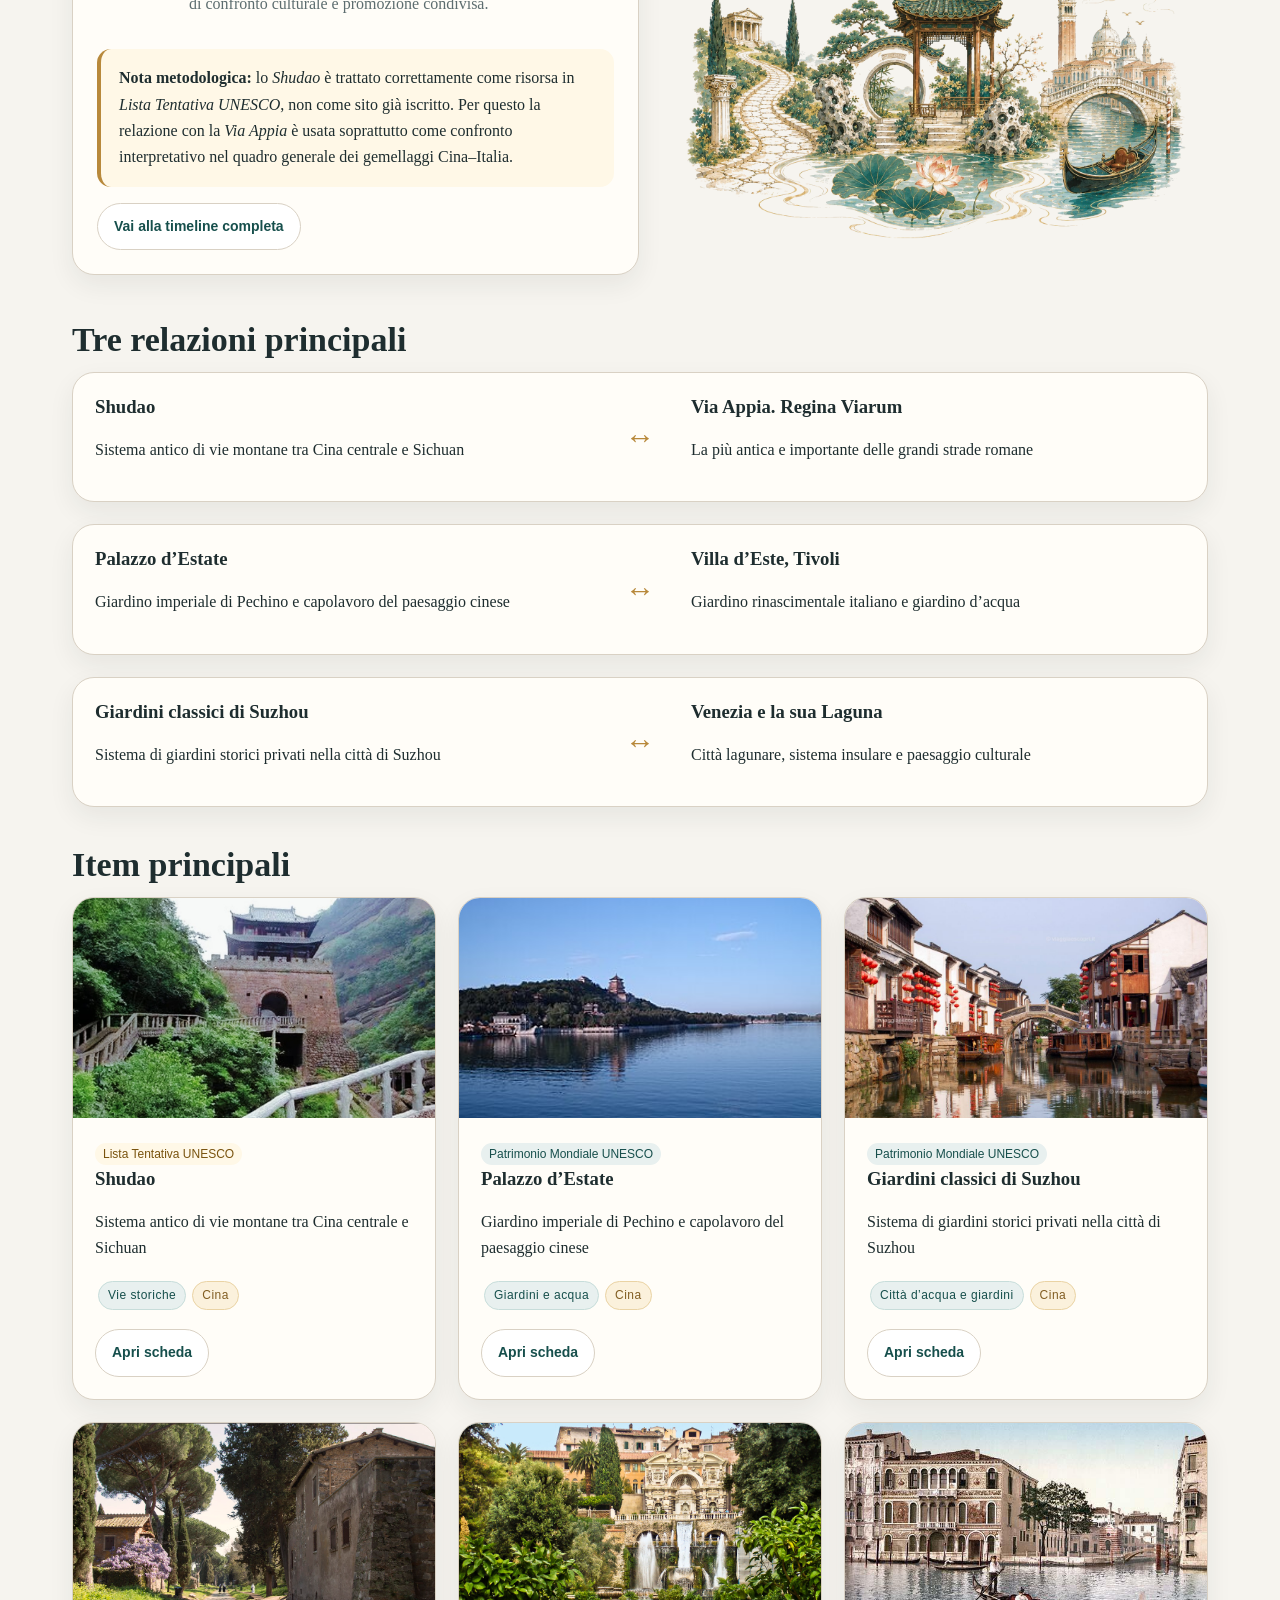
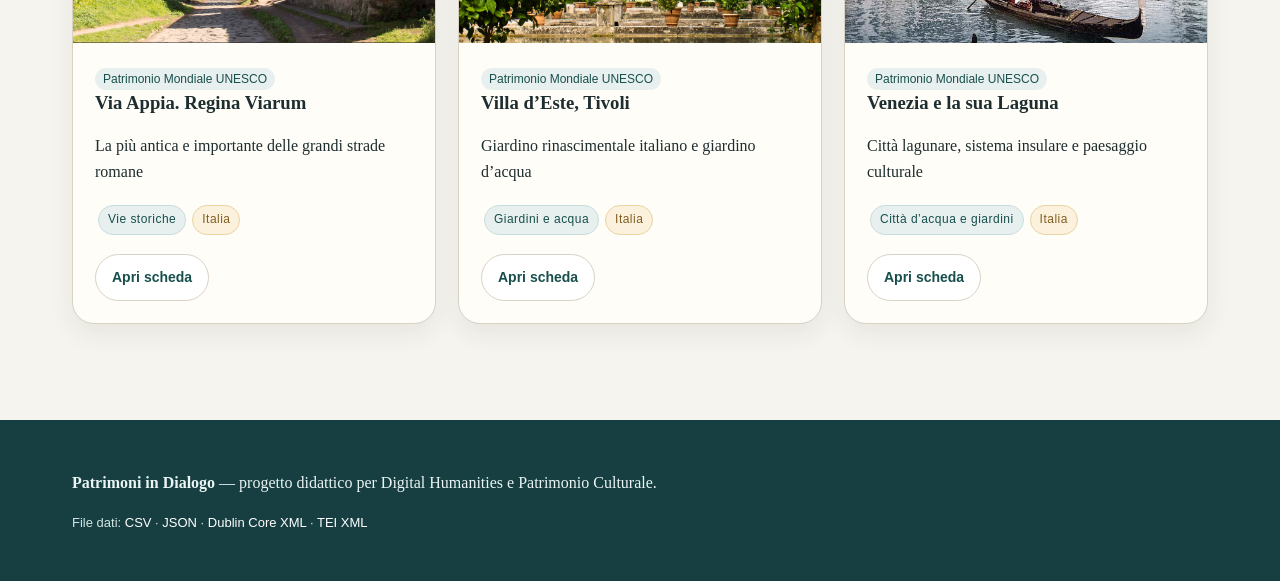
==== commit e55d9290: "Add files via upload remove bottompart inHomePage" ====
--- a/index.html
+++ b/index.html
@@ -2,7 +2,6 @@
 <section class="hero"><div class="hero-inner"><div class="eyebrow">Digital Humanities · Patrimonio Culturale · Cina–Italia</div><h1>Patrimoni in Dialogo</h1><p>Una rete digitale per descrivere, navigare e interpretare le relazioni fra siti culturali cinesi e italiani: vie storiche, giardini d’acqua e città d’acqua.</p><div class="hero-actions"><a class="btn" href="catalogo.html">Esplora il catalogo</a><a class="btn secondary" href="mappa.html">Apri la mappa</a><button class="btn secondary" onclick="openModal('projectModal')">Idea del progetto</button></div></div></section>
 <main id="main" class="container"><section class="gemellaggio-context"><div class="context-heading"><div class="eyebrow-section">Quadro istituzionale del progetto</div><h2 class="section-title">Contesto del gemellaggio</h2><p class="section-lead">Le tre coppie patrimoniali di questo sito non nascono come semplici somiglianze visive: si collocano nel quadro più ampio della cooperazione culturale tra Cina e Italia, costruita attraverso dialoghi istituzionali, forum dedicati ai siti UNESCO e pratiche di gemellaggio fra siti e città.</p></div><div class="context-layout"><div class="context-copy card"><div class="card-body"><span class="context-pill">Gemellaggio come relazione culturale</span><p>In questo progetto il <strong>gemellaggio</strong> è inteso come una relazione di cooperazione, confronto e reciproca valorizzazione. Il sito traduce questa cornice in una collezione digitale strutturata, fatta di <strong>item, metadati, fonti autorevoli, coordinate geografiche e relazioni tipizzate</strong>.</p><div class="milestone-list"><article class="milestone"><span class="milestone-year">1980–2026</span><div><h3>Continuità tra siti e città</h3><p>Dallo storico rapporto Venezia–Suzhou fino a esempi più recenti come Procida–Dujiangyan, la cooperazione si sviluppa anche a livello civico e territoriale. Secondo il Ministero degli Affari Esteri della Repubblica Popolare Cinese, ad aprile 2026 Cina e Italia hanno stabilito <strong>91 coppie di relazioni amichevoli</strong> tra province, città e regioni.</p></div></article><article class="milestone"><span class="milestone-year">2024</span><div><h3>Dialogo al più alto livello</h3><p>Il tema della cooperazione culturale rientra nel quadro dei rapporti bilaterali Cina–Italia, rafforzando lo sfondo istituzionale entro cui leggere i gemellaggi patrimoniali.</p></div></article><article class="milestone"><span class="milestone-year">2023</span><div><h3>Forum di Hangzhou</h3><p>Il <em>Forum Cina–Italia per i gemellaggi tra i siti del patrimonio culturale mondiale UNESCO</em> approfondisce il dialogo tra istituzioni, esperti e territori.</p></div></article><article class="milestone"><span class="milestone-year">2017</span><div><h3>Avvio della rete UNESCO</h3><p>Il <em>Forum Culturale Italia–Cina</em> rilancia il dialogo tra i siti UNESCO dei due Paesi e presenta il gemellaggio come strumento di confronto culturale e promozione condivisa.</p></div></article></div><div class="note context-note"><strong>Nota metodologica:</strong> lo <em>Shudao</em> è trattato correttamente come risorsa in <em>Lista Tentativa UNESCO</em>, non come sito già iscritto. Per questo la relazione con la <em>Via Appia</em> è usata soprattutto come confronto interpretativo nel quadro generale dei gemellaggi Cina–Italia.</div><div class="context-actions"><a class="btn light" href="timeline.html">Vai alla timeline completa</a></div></div></div><div class="context-media-column"><div class="slideshow institutional-slideshow card" aria-label="Galleria di immagini sul gemellaggio"><div class="slide active"><img class="site-img heritage-photo institutional-photo" src="img/colloquio-dei-capi.jpg" alt="Colloquio istituzionale tra delegazioni cinese e italiana"><div class="slide-caption"><div class="slide-topline"><span class="tag">2024</span><span class="tag gold">Cornice politica</span></div><h3>Colloquio dei capi e cooperazione bilaterale</h3><p>Il dialogo tra i vertici istituzionali fornisce il quadro politico entro cui si collocano anche gli scambi culturali e patrimoniali tra Cina e Italia.</p><p class="small">Fonte ufficiale: Governo cinese / gov.cn</p><a href="https://www.gov.cn/yaowen/liebiao/202411/content_6985670.htm" target="_blank" rel="noopener">Apri la fonte</a></div></div><div class="slide"><img class="site-img heritage-photo institutional-photo" src="img/gemellaggio-unesco-2017.jpg" alt="Pagina UNESCO Italia sul gemellaggio tra i siti UNESCO"><div class="slide-caption"><div class="slide-topline"><span class="tag">2017</span><span class="tag gold">UNESCO Italia</span></div><h3>Il Forum Culturale Italia–Cina lancia il gemellaggio tra i siti UNESCO</h3><p>Uno dei passaggi chiave per la costruzione di una rete di relazioni tra patrimoni dei due Paesi.</p><p class="small">Fonte: Commissione Nazionale Italiana per l’UNESCO</p><a href="https://www.unesco.it/it/news/il-forum-culturale-italia-cina-lancia-il-gemellaggio-tra-i-siti-unesco/" target="_blank" rel="noopener">Apri la fonte</a></div></div><div class="slide"><img class="site-img heritage-photo institutional-photo" src="img/forum-siti-2023.jpg" alt="Poster del Forum Cina-Italia per i gemellaggi tra i siti del patrimonio culturale mondiale UNESCO"><div class="slide-caption"><div class="slide-topline"><span class="tag">2023</span><span class="tag gold">Forum di Hangzhou</span></div><h3>Forum Cina–Italia per i gemellaggi tra i siti UNESCO</h3><p>Il forum di Hangzhou consolida lo scambio di esperienze e di pratiche di tutela tra siti patrimoniali cinesi e italiani.</p><p class="small">Fonte: China News / ifeng.com</p><a href="https://news.ifeng.com/c/8U62hd6obZd" target="_blank" rel="noopener">Apri la fonte</a></div></div><div class="slide"><img class="site-img heritage-photo institutional-photo" src="img/gemellaggio-villa-palazzo.jpg" alt="Visit Lazio: gemellaggio tra Villa d’Este e Palazzo d’Estate"><div class="slide-caption"><div class="slide-topline"><span class="tag">Caso studio</span><span class="tag gold">Siti UNESCO</span></div><h3>Villa d’Este ↔ Palazzo d’Estate</h3><p>Un gemellaggio esplicitamente formulato tra due paesaggi d’acqua e di rappresentazione del potere.</p><p class="small">Fonte: Visit Lazio</p><a href="https://www.visitlazio.com/gemellaggio-tra-villa-deste-e-palazzo-destate/" target="_blank" rel="noopener">Apri la fonte</a></div></div><div class="slide"><img class="site-img heritage-photo institutional-photo" src="img/extraevent-dei-due-villa.jpg" alt="Evento Dove il cielo incontra l’umano: il Palazzo d’Estate di Pechino a Villa d’Este"><div class="slide-caption"><div class="slide-topline"><span class="tag">2025–2026</span><span class="tag gold">Mostra / evento</span></div><h3>Dove il cielo incontra l’umano: il Palazzo d’Estate di Pechino a Villa d’Este</h3><p>Questa iniziativa espositiva rende visibile il dialogo culturale tra i due siti anche sul piano curatoriale e pubblico, trasformando il gemellaggio in esperienza culturale condivisa.</p><p class="small">Fonte: Artribune</p><a href="https://www.artribune.com/mostre-evento-arte/dove-il-cielo-incontra-lumano-%E5%A4%A9%E4%BA%BA%E5%90%88%E4%B8%80-il-palazzo-destate-di-pechino-a-villa-deste/" target="_blank" rel="noopener">Apri la fonte</a></div></div><div class="slide"><img class="site-img heritage-photo institutional-photo" src="img/gemellaggio-suzhou-venezia.jpg" alt="Comune di Venezia: accordo di gemellaggio con Suzhou"><div class="slide-caption"><div class="slide-topline"><span class="tag">1980</span><span class="tag gold">Gemellaggio civico</span></div><h3>Suzhou ↔ Venezia</h3><p>Il rapporto tra Suzhou e Venezia mostra come la cooperazione Cina–Italia passi anche attraverso legami urbani di lunga durata.</p><p class="small">Fonte ufficiale: Comune di Venezia</p><a href="https://www.comune.venezia.it/it/content/suzhou-gemellaggi-gemellaggi-e-accordi-venezia-mondo" target="_blank" rel="noopener">Apri la fonte</a></div></div><div class="slide"><img class="site-img heritage-photo institutional-photo" src="img/gemellaggio-procida-dujiangyan.jpg" alt="Gemellaggio tra Procida e Dujiangyan"><div class="slide-caption"><div class="slide-topline"><span class="tag">2025</span><span class="tag gold">Esempio recente</span></div><h3>Procida ↔ Dujiangyan</h3><p>Un esempio recente di gemellaggio territoriale che rende visibile la continuità e l’attualità degli scambi culturali tra i due Paesi.</p><p class="small">Fonte: notizia illustrativa fornita dall’utente</p><a href="https://pinograzioli.news/gemellaggio-tra-procida-e-dujiangyan-un-ponte-tra-italia-e-cina-per-proteggere-i-panda/" target="_blank" rel="noopener">Apri la fonte</a></div></div><div class="slide-controls"><button aria-label="Slide precedente" onclick="nextSlide(-1)">‹</button><button aria-label="Slide successiva" onclick="nextSlide(1)">›</button></div><div class="slide-dots" role="tablist" aria-label="Selezione slide"><button class="dot active" onclick="showSlide(0)" aria-label="Vai alla slide 1"></button><button class="dot" onclick="showSlide(1)" aria-label="Vai alla slide 2"></button><button class="dot" onclick="showSlide(2)" aria-label="Vai alla slide 3"></button><button class="dot" onclick="showSlide(3)" aria-label="Vai alla slide 4"></button><button class="dot" onclick="showSlide(4)" aria-label="Vai alla slide 5"></button><button class="dot" onclick="showSlide(5)" aria-label="Vai alla slide 6"></button><button class="dot" onclick="showSlide(6)" aria-label="Vai alla slide 7"></button></div></div><figure class="context-illustration" aria-label="Illustrazione tematica delle relazioni patrimoniali"><img class="context-illustration-img" src="img/add-illustrazione.png" alt="Illustrazione decorativa delle tre relazioni patrimoniali tra Cina e Italia: una via storica con rovine classiche, un padiglione di giardino con rocce e loto, e una città d’acqua veneziana con ponte e gondola."></figure></div></div></section>
 <section style="margin-top:38px"><h2 class="section-title">Tre relazioni principali</h2><div class="grid"><div class="relation card"><div class="card-body"><h3>Shudao</h3><p>Sistema antico di vie montane tra Cina centrale e Sichuan</p></div><div class="arrow">↔</div><div class="card-body"><h3>Via Appia. Regina Viarum</h3><p>La più antica e importante delle grandi strade romane</p></div></div><div class="relation card"><div class="card-body"><h3>Palazzo d’Estate</h3><p>Giardino imperiale di Pechino e capolavoro del paesaggio cinese</p></div><div class="arrow">↔</div><div class="card-body"><h3>Villa d’Este, Tivoli</h3><p>Giardino rinascimentale italiano e giardino d’acqua</p></div></div><div class="relation card"><div class="card-body"><h3>Giardini classici di Suzhou</h3><p>Sistema di giardini storici privati nella città di Suzhou</p></div><div class="arrow">↔</div><div class="card-body"><h3>Venezia e la sua Laguna</h3><p>Città lagunare, sistema insulare e paesaggio culturale</p></div></div></div></section>
-<section style="margin-top:38px"><h2 class="section-title">Item principali</h2><div class="grid grid-3"><article class="card" data-card data-kind="Cina"><img class="site-img heritage-photo shudao-photo" src="img/shudao.jpg" alt="Fotografia: Shudao"><div class="card-body"><span class="status-pill tentative">Lista Tentativa UNESCO</span><h3>Shudao</h3><p>Sistema antico di vie montane tra Cina centrale e Sichuan</p><p><span class="tag">Vie storiche</span><span class="tag gold">Cina</span></p><a class="btn light" href="items/shudao.html">Apri scheda</a></div></article><article class="card" data-card data-kind="Cina"><img class="site-img heritage-photo yiheyuan-photo" src="img/yiheyuan.jpg" alt="Fotografia: Palazzo d’Estate"><div class="card-body"><span class="status-pill inscribed">Patrimonio Mondiale UNESCO</span><h3>Palazzo d’Estate</h3><p>Giardino imperiale di Pechino e capolavoro del paesaggio cinese</p><p><span class="tag">Giardini e acqua</span><span class="tag gold">Cina</span></p><a class="btn light" href="items/yiheyuan.html">Apri scheda</a></div></article><article class="card" data-card data-kind="Cina"><img class="site-img heritage-photo suzhou-photo" src="img/suzhou.jpg" alt="Fotografia: Giardini classici di Suzhou"><div class="card-body"><span class="status-pill inscribed">Patrimonio Mondiale UNESCO</span><h3>Giardini classici di Suzhou</h3><p>Sistema di giardini storici privati nella città di Suzhou</p><p><span class="tag">Città d’acqua e giardini</span><span class="tag gold">Cina</span></p><a class="btn light" href="items/suzhou.html">Apri scheda</a></div></article><article class="card" data-card data-kind="Italia"><img class="site-img heritage-photo via-appia-photo" src="img/via-appia.jpg" alt="Fotografia: Via Appia. Regina Viarum"><div class="card-body"><span class="status-pill inscribed">Patrimonio Mondiale UNESCO</span><h3>Via Appia. Regina Viarum</h3><p>La più antica e importante delle grandi strade romane</p><p><span class="tag">Vie storiche</span><span class="tag gold">Italia</span></p><a class="btn light" href="items/via-appia.html">Apri scheda</a></div></article><article class="card" data-card data-kind="Italia"><img class="site-img heritage-photo villa-deste-photo" src="img/villa-deste.jpg" alt="Fotografia: Villa d’Este, Tivoli"><div class="card-body"><span class="status-pill inscribed">Patrimonio Mondiale UNESCO</span><h3>Villa d’Este, Tivoli</h3><p>Giardino rinascimentale italiano e giardino d’acqua</p><p><span class="tag">Giardini e acqua</span><span class="tag gold">Italia</span></p><a class="btn light" href="items/villa-deste.html">Apri scheda</a></div></article><article class="card" data-card data-kind="Italia"><img class="site-img heritage-photo venezia-photo" src="img/venezia.jpg" alt="Fotografia: Venezia e la sua Laguna"><div class="card-body"><span class="status-pill inscribed">Patrimonio Mondiale UNESCO</span><h3>Venezia e la sua Laguna</h3><p>Città lagunare, sistema insulare e paesaggio culturale</p><p><span class="tag">Città d’acqua e giardini</span><span class="tag gold">Italia</span></p><a class="btn light" href="items/venezia.html">Apri scheda</a></div></article></div></section>
-<section style="margin-top:38px"><h2 class="section-title">Architettura del sito</h2><div class="grid grid-3"><div class="card"><div class="card-body"><h3>Catalogo</h3><p>Card filtrabili per paese e ricerca libera.</p></div></div><div class="card"><div class="card-body"><h3>Mappa</h3><p>Punti geografici, mappe OSM e navigazione spaziale.</p></div></div><div class="card"><div class="card-body"><h3>Dati</h3><p>Tabella strutturata, CSV, JSON, XML/DC e TEI.</p></div></div></div></section></main>
+<section style="margin-top:38px"><h2 class="section-title">Item principali</h2><div class="grid grid-3"><article class="card" data-card data-kind="Cina"><img class="site-img heritage-photo shudao-photo" src="img/shudao.jpg" alt="Fotografia: Shudao"><div class="card-body"><span class="status-pill tentative">Lista Tentativa UNESCO</span><h3>Shudao</h3><p>Sistema antico di vie montane tra Cina centrale e Sichuan</p><p><span class="tag">Vie storiche</span><span class="tag gold">Cina</span></p><a class="btn light" href="items/shudao.html">Apri scheda</a></div></article><article class="card" data-card data-kind="Cina"><img class="site-img heritage-photo yiheyuan-photo" src="img/yiheyuan.jpg" alt="Fotografia: Palazzo d’Estate"><div class="card-body"><span class="status-pill inscribed">Patrimonio Mondiale UNESCO</span><h3>Palazzo d’Estate</h3><p>Giardino imperiale di Pechino e capolavoro del paesaggio cinese</p><p><span class="tag">Giardini e acqua</span><span class="tag gold">Cina</span></p><a class="btn light" href="items/yiheyuan.html">Apri scheda</a></div></article><article class="card" data-card data-kind="Cina"><img class="site-img heritage-photo suzhou-photo" src="img/suzhou.jpg" alt="Fotografia: Giardini classici di Suzhou"><div class="card-body"><span class="status-pill inscribed">Patrimonio Mondiale UNESCO</span><h3>Giardini classici di Suzhou</h3><p>Sistema di giardini storici privati nella città di Suzhou</p><p><span class="tag">Città d’acqua e giardini</span><span class="tag gold">Cina</span></p><a class="btn light" href="items/suzhou.html">Apri scheda</a></div></article><article class="card" data-card data-kind="Italia"><img class="site-img heritage-photo via-appia-photo" src="img/via-appia.jpg" alt="Fotografia: Via Appia. Regina Viarum"><div class="card-body"><span class="status-pill inscribed">Patrimonio Mondiale UNESCO</span><h3>Via Appia. Regina Viarum</h3><p>La più antica e importante delle grandi strade romane</p><p><span class="tag">Vie storiche</span><span class="tag gold">Italia</span></p><a class="btn light" href="items/via-appia.html">Apri scheda</a></div></article><article class="card" data-card data-kind="Italia"><img class="site-img heritage-photo villa-deste-photo" src="img/villa-deste.jpg" alt="Fotografia: Villa d’Este, Tivoli"><div class="card-body"><span class="status-pill inscribed">Patrimonio Mondiale UNESCO</span><h3>Villa d’Este, Tivoli</h3><p>Giardino rinascimentale italiano e giardino d’acqua</p><p><span class="tag">Giardini e acqua</span><span class="tag gold">Italia</span></p><a class="btn light" href="items/villa-deste.html">Apri scheda</a></div></article><article class="card" data-card data-kind="Italia"><img class="site-img heritage-photo venezia-photo" src="img/venezia.jpg" alt="Fotografia: Venezia e la sua Laguna"><div class="card-body"><span class="status-pill inscribed">Patrimonio Mondiale UNESCO</span><h3>Venezia e la sua Laguna</h3><p>Città lagunare, sistema insulare e paesaggio culturale</p><p><span class="tag">Città d’acqua e giardini</span><span class="tag gold">Italia</span></p><a class="btn light" href="items/venezia.html">Apri scheda</a></div></article></div></section></main>
 <div id="projectModal" class="modal"><div class="modal-content"><span class="close" onclick="closeModal('projectModal')">&times;</span><h2>Idea progettuale</h2><p><strong>Patrimoni in Dialogo</strong> costruisce una piccola collezione digitale dedicata ai rapporti culturali fra patrimoni cinesi e italiani. Ogni item è descritto attraverso metadati, fonti, coordinate e relazioni con altri item.</p><p>La domanda guida è: come trasformare gemellaggi e analogie patrimoniali in un sistema navigabile di dati, relazioni e interpretazioni?</p></div></div>
 <button class="btn backtop" onclick="window.scrollTo({top:0,behavior:'smooth'})">↑ Top</button><footer class="footer"><div class="container"><p><strong>Patrimoni in Dialogo</strong> — progetto didattico per Digital Humanities e Patrimonio Culturale.</p><p class="small">File dati: <a href="data/items.csv">CSV</a> · <a href="data/items.json">JSON</a> · <a href="xml/metadata-dc.xml">Dublin Core XML</a> · <a href="xml/fonte-tei.xml">TEI XML</a></p></div></footer><script src="js/script.js"></script></body></html>
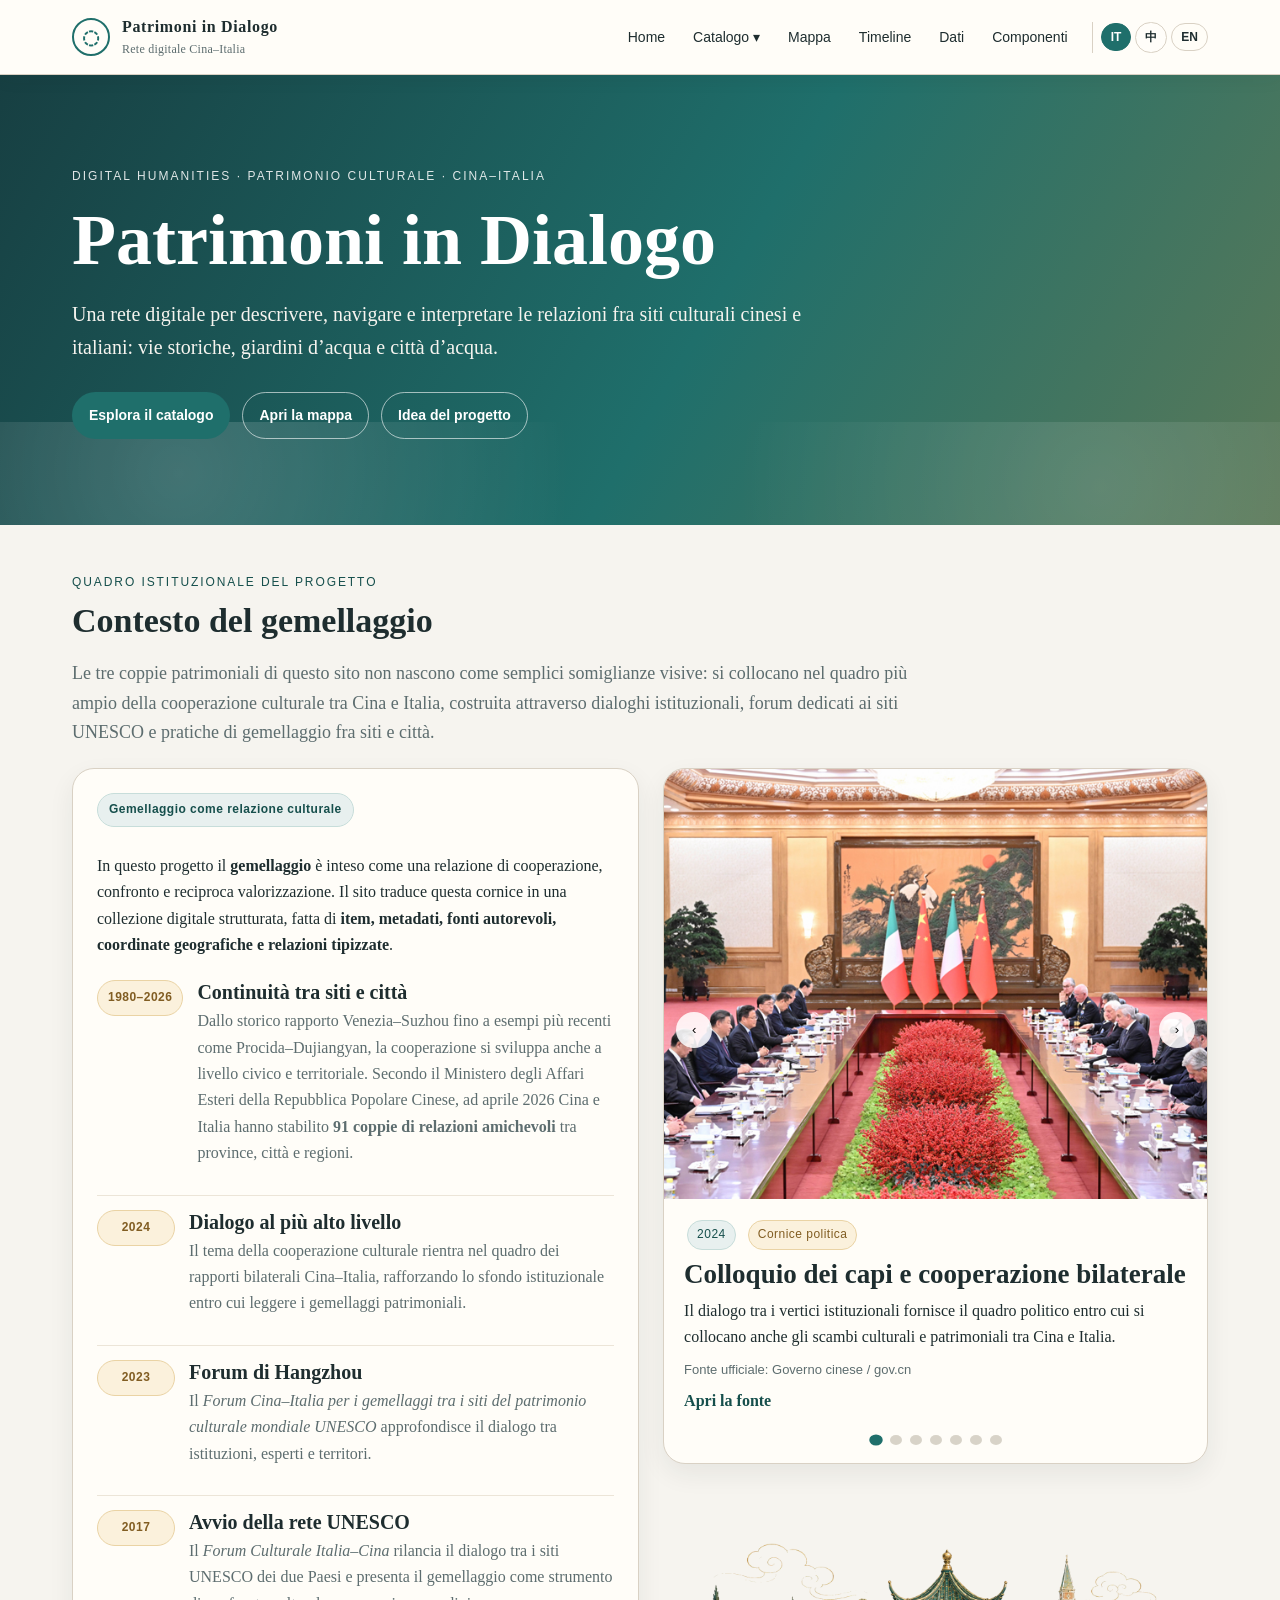
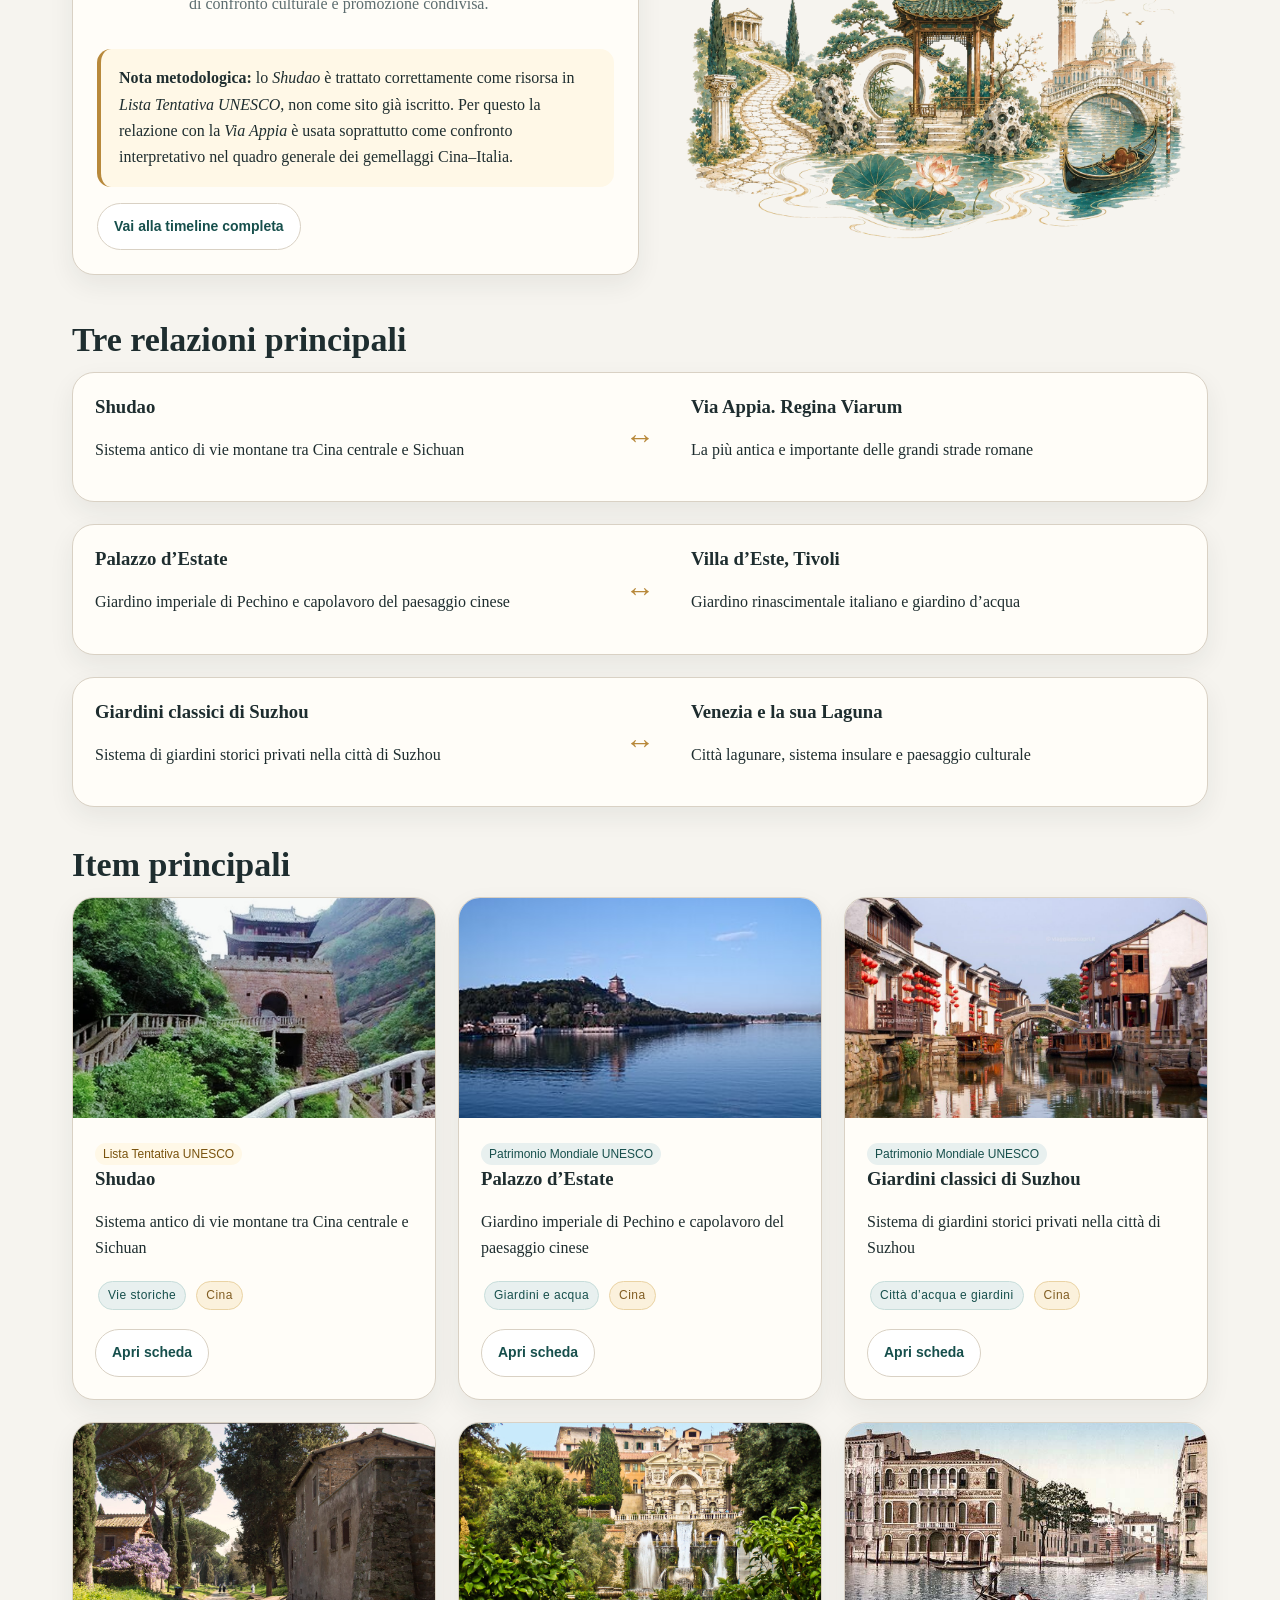
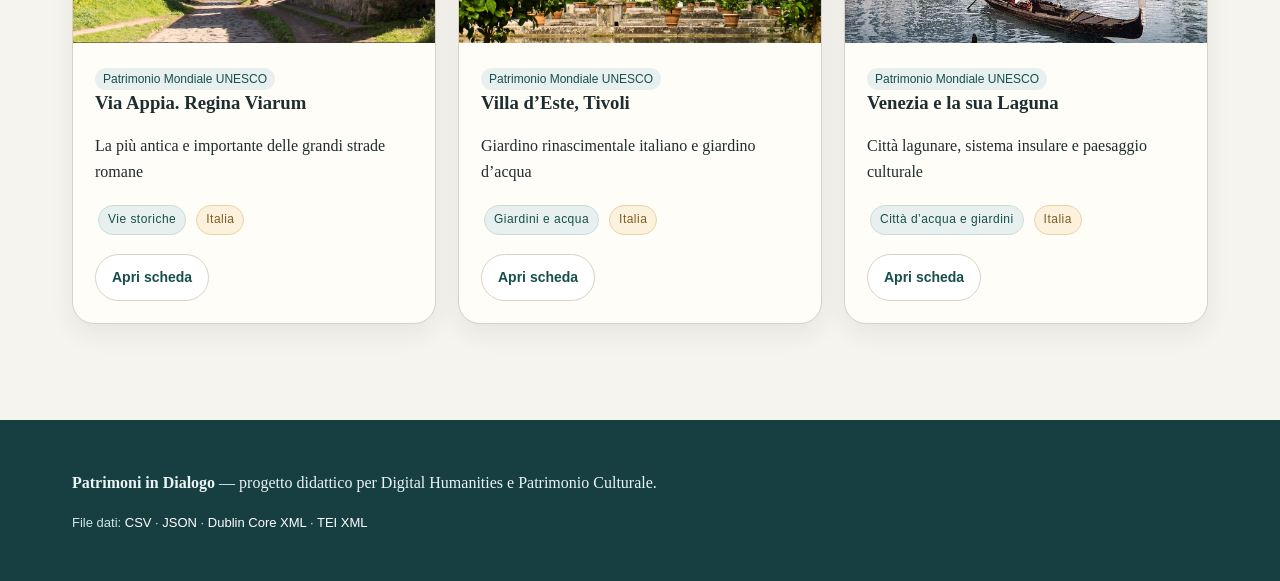
==== commit 4f5422f2: "Add files via upload FinalEdition" ====
--- a/index.html
+++ b/index.html
@@ -1,7 +1,369 @@
-<!DOCTYPE html><html lang="it"><head><meta charset="UTF-8"><meta name="viewport" content="width=device-width, initial-scale=1.0"><title>Patrimoni in Dialogo</title><meta name="description" content="Rete digitale dei gemellaggi UNESCO tra Cina e Italia"><meta name="DC.title" content="Patrimoni in Dialogo"><meta name="DC.creator" content="Yalun Li"><meta name="DC.subject" content="Digital Humanities; Patrimonio culturale; UNESCO; Cina; Italia"><meta name="DC.description" content="Rete digitale dei gemellaggi UNESCO tra Cina e Italia"><meta name="DC.language" content="it"><link rel="stylesheet" href="css/style.css"></head><body><a class="skip-link" href="#main">Salta al contenuto</a><header class="topbar"><nav class="nav" aria-label="Navigazione principale"><a class="brand" href="index.html"><span class="brand-mark">◌</span><span>Patrimoni in Dialogo<span class="brand-sub">Rete digitale Cina–Italia</span></span></a><button class="menu-toggle" onclick="toggleMenu()">Menu</button><div class="navlinks"><a href="index.html">Home</a><div class="dropdown catalogo-dropdown"><a class="dropbtn catalogo-dropbtn" href="catalogo.html">Catalogo ▾</a><div class="dropdown-content"><a href="items/shudao.html">Shudao</a><a href="items/via-appia.html">Via Appia. Regina Viarum</a><a href="items/yiheyuan.html">Palazzo d’Estate</a><a href="items/villa-deste.html">Villa d’Este, Tivoli</a><a href="items/suzhou.html">Giardini classici di Suzhou</a><a href="items/venezia.html">Venezia e la sua Laguna</a></div></div><a href="mappa.html">Mappa</a><a href="timeline.html">Timeline</a><a href="dati.html">Dati</a><a href="componenti.html">Componenti</a></div></nav></header>
-<section class="hero"><div class="hero-inner"><div class="eyebrow">Digital Humanities · Patrimonio Culturale · Cina–Italia</div><h1>Patrimoni in Dialogo</h1><p>Una rete digitale per descrivere, navigare e interpretare le relazioni fra siti culturali cinesi e italiani: vie storiche, giardini d’acqua e città d’acqua.</p><div class="hero-actions"><a class="btn" href="catalogo.html">Esplora il catalogo</a><a class="btn secondary" href="mappa.html">Apri la mappa</a><button class="btn secondary" onclick="openModal('projectModal')">Idea del progetto</button></div></div></section>
-<main id="main" class="container"><section class="gemellaggio-context"><div class="context-heading"><div class="eyebrow-section">Quadro istituzionale del progetto</div><h2 class="section-title">Contesto del gemellaggio</h2><p class="section-lead">Le tre coppie patrimoniali di questo sito non nascono come semplici somiglianze visive: si collocano nel quadro più ampio della cooperazione culturale tra Cina e Italia, costruita attraverso dialoghi istituzionali, forum dedicati ai siti UNESCO e pratiche di gemellaggio fra siti e città.</p></div><div class="context-layout"><div class="context-copy card"><div class="card-body"><span class="context-pill">Gemellaggio come relazione culturale</span><p>In questo progetto il <strong>gemellaggio</strong> è inteso come una relazione di cooperazione, confronto e reciproca valorizzazione. Il sito traduce questa cornice in una collezione digitale strutturata, fatta di <strong>item, metadati, fonti autorevoli, coordinate geografiche e relazioni tipizzate</strong>.</p><div class="milestone-list"><article class="milestone"><span class="milestone-year">1980–2026</span><div><h3>Continuità tra siti e città</h3><p>Dallo storico rapporto Venezia–Suzhou fino a esempi più recenti come Procida–Dujiangyan, la cooperazione si sviluppa anche a livello civico e territoriale. Secondo il Ministero degli Affari Esteri della Repubblica Popolare Cinese, ad aprile 2026 Cina e Italia hanno stabilito <strong>91 coppie di relazioni amichevoli</strong> tra province, città e regioni.</p></div></article><article class="milestone"><span class="milestone-year">2024</span><div><h3>Dialogo al più alto livello</h3><p>Il tema della cooperazione culturale rientra nel quadro dei rapporti bilaterali Cina–Italia, rafforzando lo sfondo istituzionale entro cui leggere i gemellaggi patrimoniali.</p></div></article><article class="milestone"><span class="milestone-year">2023</span><div><h3>Forum di Hangzhou</h3><p>Il <em>Forum Cina–Italia per i gemellaggi tra i siti del patrimonio culturale mondiale UNESCO</em> approfondisce il dialogo tra istituzioni, esperti e territori.</p></div></article><article class="milestone"><span class="milestone-year">2017</span><div><h3>Avvio della rete UNESCO</h3><p>Il <em>Forum Culturale Italia–Cina</em> rilancia il dialogo tra i siti UNESCO dei due Paesi e presenta il gemellaggio come strumento di confronto culturale e promozione condivisa.</p></div></article></div><div class="note context-note"><strong>Nota metodologica:</strong> lo <em>Shudao</em> è trattato correttamente come risorsa in <em>Lista Tentativa UNESCO</em>, non come sito già iscritto. Per questo la relazione con la <em>Via Appia</em> è usata soprattutto come confronto interpretativo nel quadro generale dei gemellaggi Cina–Italia.</div><div class="context-actions"><a class="btn light" href="timeline.html">Vai alla timeline completa</a></div></div></div><div class="context-media-column"><div class="slideshow institutional-slideshow card" aria-label="Galleria di immagini sul gemellaggio"><div class="slide active"><img class="site-img heritage-photo institutional-photo" src="img/colloquio-dei-capi.jpg" alt="Colloquio istituzionale tra delegazioni cinese e italiana"><div class="slide-caption"><div class="slide-topline"><span class="tag">2024</span><span class="tag gold">Cornice politica</span></div><h3>Colloquio dei capi e cooperazione bilaterale</h3><p>Il dialogo tra i vertici istituzionali fornisce il quadro politico entro cui si collocano anche gli scambi culturali e patrimoniali tra Cina e Italia.</p><p class="small">Fonte ufficiale: Governo cinese / gov.cn</p><a href="https://www.gov.cn/yaowen/liebiao/202411/content_6985670.htm" target="_blank" rel="noopener">Apri la fonte</a></div></div><div class="slide"><img class="site-img heritage-photo institutional-photo" src="img/gemellaggio-unesco-2017.jpg" alt="Pagina UNESCO Italia sul gemellaggio tra i siti UNESCO"><div class="slide-caption"><div class="slide-topline"><span class="tag">2017</span><span class="tag gold">UNESCO Italia</span></div><h3>Il Forum Culturale Italia–Cina lancia il gemellaggio tra i siti UNESCO</h3><p>Uno dei passaggi chiave per la costruzione di una rete di relazioni tra patrimoni dei due Paesi.</p><p class="small">Fonte: Commissione Nazionale Italiana per l’UNESCO</p><a href="https://www.unesco.it/it/news/il-forum-culturale-italia-cina-lancia-il-gemellaggio-tra-i-siti-unesco/" target="_blank" rel="noopener">Apri la fonte</a></div></div><div class="slide"><img class="site-img heritage-photo institutional-photo" src="img/forum-siti-2023.jpg" alt="Poster del Forum Cina-Italia per i gemellaggi tra i siti del patrimonio culturale mondiale UNESCO"><div class="slide-caption"><div class="slide-topline"><span class="tag">2023</span><span class="tag gold">Forum di Hangzhou</span></div><h3>Forum Cina–Italia per i gemellaggi tra i siti UNESCO</h3><p>Il forum di Hangzhou consolida lo scambio di esperienze e di pratiche di tutela tra siti patrimoniali cinesi e italiani.</p><p class="small">Fonte: China News / ifeng.com</p><a href="https://news.ifeng.com/c/8U62hd6obZd" target="_blank" rel="noopener">Apri la fonte</a></div></div><div class="slide"><img class="site-img heritage-photo institutional-photo" src="img/gemellaggio-villa-palazzo.jpg" alt="Visit Lazio: gemellaggio tra Villa d’Este e Palazzo d’Estate"><div class="slide-caption"><div class="slide-topline"><span class="tag">Caso studio</span><span class="tag gold">Siti UNESCO</span></div><h3>Villa d’Este ↔ Palazzo d’Estate</h3><p>Un gemellaggio esplicitamente formulato tra due paesaggi d’acqua e di rappresentazione del potere.</p><p class="small">Fonte: Visit Lazio</p><a href="https://www.visitlazio.com/gemellaggio-tra-villa-deste-e-palazzo-destate/" target="_blank" rel="noopener">Apri la fonte</a></div></div><div class="slide"><img class="site-img heritage-photo institutional-photo" src="img/extraevent-dei-due-villa.jpg" alt="Evento Dove il cielo incontra l’umano: il Palazzo d’Estate di Pechino a Villa d’Este"><div class="slide-caption"><div class="slide-topline"><span class="tag">2025–2026</span><span class="tag gold">Mostra / evento</span></div><h3>Dove il cielo incontra l’umano: il Palazzo d’Estate di Pechino a Villa d’Este</h3><p>Questa iniziativa espositiva rende visibile il dialogo culturale tra i due siti anche sul piano curatoriale e pubblico, trasformando il gemellaggio in esperienza culturale condivisa.</p><p class="small">Fonte: Artribune</p><a href="https://www.artribune.com/mostre-evento-arte/dove-il-cielo-incontra-lumano-%E5%A4%A9%E4%BA%BA%E5%90%88%E4%B8%80-il-palazzo-destate-di-pechino-a-villa-deste/" target="_blank" rel="noopener">Apri la fonte</a></div></div><div class="slide"><img class="site-img heritage-photo institutional-photo" src="img/gemellaggio-suzhou-venezia.jpg" alt="Comune di Venezia: accordo di gemellaggio con Suzhou"><div class="slide-caption"><div class="slide-topline"><span class="tag">1980</span><span class="tag gold">Gemellaggio civico</span></div><h3>Suzhou ↔ Venezia</h3><p>Il rapporto tra Suzhou e Venezia mostra come la cooperazione Cina–Italia passi anche attraverso legami urbani di lunga durata.</p><p class="small">Fonte ufficiale: Comune di Venezia</p><a href="https://www.comune.venezia.it/it/content/suzhou-gemellaggi-gemellaggi-e-accordi-venezia-mondo" target="_blank" rel="noopener">Apri la fonte</a></div></div><div class="slide"><img class="site-img heritage-photo institutional-photo" src="img/gemellaggio-procida-dujiangyan.jpg" alt="Gemellaggio tra Procida e Dujiangyan"><div class="slide-caption"><div class="slide-topline"><span class="tag">2025</span><span class="tag gold">Esempio recente</span></div><h3>Procida ↔ Dujiangyan</h3><p>Un esempio recente di gemellaggio territoriale che rende visibile la continuità e l’attualità degli scambi culturali tra i due Paesi.</p><p class="small">Fonte: notizia illustrativa fornita dall’utente</p><a href="https://pinograzioli.news/gemellaggio-tra-procida-e-dujiangyan-un-ponte-tra-italia-e-cina-per-proteggere-i-panda/" target="_blank" rel="noopener">Apri la fonte</a></div></div><div class="slide-controls"><button aria-label="Slide precedente" onclick="nextSlide(-1)">‹</button><button aria-label="Slide successiva" onclick="nextSlide(1)">›</button></div><div class="slide-dots" role="tablist" aria-label="Selezione slide"><button class="dot active" onclick="showSlide(0)" aria-label="Vai alla slide 1"></button><button class="dot" onclick="showSlide(1)" aria-label="Vai alla slide 2"></button><button class="dot" onclick="showSlide(2)" aria-label="Vai alla slide 3"></button><button class="dot" onclick="showSlide(3)" aria-label="Vai alla slide 4"></button><button class="dot" onclick="showSlide(4)" aria-label="Vai alla slide 5"></button><button class="dot" onclick="showSlide(5)" aria-label="Vai alla slide 6"></button><button class="dot" onclick="showSlide(6)" aria-label="Vai alla slide 7"></button></div></div><figure class="context-illustration" aria-label="Illustrazione tematica delle relazioni patrimoniali"><img class="context-illustration-img" src="img/add-illustrazione.png" alt="Illustrazione decorativa delle tre relazioni patrimoniali tra Cina e Italia: una via storica con rovine classiche, un padiglione di giardino con rocce e loto, e una città d’acqua veneziana con ponte e gondola."></figure></div></div></section>
-<section style="margin-top:38px"><h2 class="section-title">Tre relazioni principali</h2><div class="grid"><div class="relation card"><div class="card-body"><h3>Shudao</h3><p>Sistema antico di vie montane tra Cina centrale e Sichuan</p></div><div class="arrow">↔</div><div class="card-body"><h3>Via Appia. Regina Viarum</h3><p>La più antica e importante delle grandi strade romane</p></div></div><div class="relation card"><div class="card-body"><h3>Palazzo d’Estate</h3><p>Giardino imperiale di Pechino e capolavoro del paesaggio cinese</p></div><div class="arrow">↔</div><div class="card-body"><h3>Villa d’Este, Tivoli</h3><p>Giardino rinascimentale italiano e giardino d’acqua</p></div></div><div class="relation card"><div class="card-body"><h3>Giardini classici di Suzhou</h3><p>Sistema di giardini storici privati nella città di Suzhou</p></div><div class="arrow">↔</div><div class="card-body"><h3>Venezia e la sua Laguna</h3><p>Città lagunare, sistema insulare e paesaggio culturale</p></div></div></div></section>
-<section style="margin-top:38px"><h2 class="section-title">Item principali</h2><div class="grid grid-3"><article class="card" data-card data-kind="Cina"><img class="site-img heritage-photo shudao-photo" src="img/shudao.jpg" alt="Fotografia: Shudao"><div class="card-body"><span class="status-pill tentative">Lista Tentativa UNESCO</span><h3>Shudao</h3><p>Sistema antico di vie montane tra Cina centrale e Sichuan</p><p><span class="tag">Vie storiche</span><span class="tag gold">Cina</span></p><a class="btn light" href="items/shudao.html">Apri scheda</a></div></article><article class="card" data-card data-kind="Cina"><img class="site-img heritage-photo yiheyuan-photo" src="img/yiheyuan.jpg" alt="Fotografia: Palazzo d’Estate"><div class="card-body"><span class="status-pill inscribed">Patrimonio Mondiale UNESCO</span><h3>Palazzo d’Estate</h3><p>Giardino imperiale di Pechino e capolavoro del paesaggio cinese</p><p><span class="tag">Giardini e acqua</span><span class="tag gold">Cina</span></p><a class="btn light" href="items/yiheyuan.html">Apri scheda</a></div></article><article class="card" data-card data-kind="Cina"><img class="site-img heritage-photo suzhou-photo" src="img/suzhou.jpg" alt="Fotografia: Giardini classici di Suzhou"><div class="card-body"><span class="status-pill inscribed">Patrimonio Mondiale UNESCO</span><h3>Giardini classici di Suzhou</h3><p>Sistema di giardini storici privati nella città di Suzhou</p><p><span class="tag">Città d’acqua e giardini</span><span class="tag gold">Cina</span></p><a class="btn light" href="items/suzhou.html">Apri scheda</a></div></article><article class="card" data-card data-kind="Italia"><img class="site-img heritage-photo via-appia-photo" src="img/via-appia.jpg" alt="Fotografia: Via Appia. Regina Viarum"><div class="card-body"><span class="status-pill inscribed">Patrimonio Mondiale UNESCO</span><h3>Via Appia. Regina Viarum</h3><p>La più antica e importante delle grandi strade romane</p><p><span class="tag">Vie storiche</span><span class="tag gold">Italia</span></p><a class="btn light" href="items/via-appia.html">Apri scheda</a></div></article><article class="card" data-card data-kind="Italia"><img class="site-img heritage-photo villa-deste-photo" src="img/villa-deste.jpg" alt="Fotografia: Villa d’Este, Tivoli"><div class="card-body"><span class="status-pill inscribed">Patrimonio Mondiale UNESCO</span><h3>Villa d’Este, Tivoli</h3><p>Giardino rinascimentale italiano e giardino d’acqua</p><p><span class="tag">Giardini e acqua</span><span class="tag gold">Italia</span></p><a class="btn light" href="items/villa-deste.html">Apri scheda</a></div></article><article class="card" data-card data-kind="Italia"><img class="site-img heritage-photo venezia-photo" src="img/venezia.jpg" alt="Fotografia: Venezia e la sua Laguna"><div class="card-body"><span class="status-pill inscribed">Patrimonio Mondiale UNESCO</span><h3>Venezia e la sua Laguna</h3><p>Città lagunare, sistema insulare e paesaggio culturale</p><p><span class="tag">Città d’acqua e giardini</span><span class="tag gold">Italia</span></p><a class="btn light" href="items/venezia.html">Apri scheda</a></div></article></div></section></main>
-<div id="projectModal" class="modal"><div class="modal-content"><span class="close" onclick="closeModal('projectModal')">&times;</span><h2>Idea progettuale</h2><p><strong>Patrimoni in Dialogo</strong> costruisce una piccola collezione digitale dedicata ai rapporti culturali fra patrimoni cinesi e italiani. Ogni item è descritto attraverso metadati, fonti, coordinate e relazioni con altri item.</p><p>La domanda guida è: come trasformare gemellaggi e analogie patrimoniali in un sistema navigabile di dati, relazioni e interpretazioni?</p></div></div>
-<button class="btn backtop" onclick="window.scrollTo({top:0,behavior:'smooth'})">↑ Top</button><footer class="footer"><div class="container"><p><strong>Patrimoni in Dialogo</strong> — progetto didattico per Digital Humanities e Patrimonio Culturale.</p><p class="small">File dati: <a href="data/items.csv">CSV</a> · <a href="data/items.json">JSON</a> · <a href="xml/metadata-dc.xml">Dublin Core XML</a> · <a href="xml/fonte-tei.xml">TEI XML</a></p></div></footer><script src="js/script.js"></script></body></html>+<!DOCTYPE html>
+<html lang="it">
+  <head>
+    <meta charset="UTF-8">
+    <meta name="viewport" content="width=device-width, initial-scale=1.0">
+    <title>Patrimoni in Dialogo</title>
+    <meta name="description" content="Rete digitale dei gemellaggi UNESCO tra Cina e Italia">
+    <meta name="DC.title" content="Patrimoni in Dialogo">
+    <meta name="DC.creator" content="Yalun Li">
+    <meta name="DC.subject" content="Digital Humanities; Patrimonio culturale; UNESCO; Cina; Italia">
+    <meta name="DC.description" content="Rete digitale dei gemellaggi UNESCO tra Cina e Italia">
+    <meta name="DC.language" content="it">
+    <link rel="stylesheet" href="css/style.css">
+  </head>
+  <body>
+    <a class="skip-link" href="#main">Salta al contenuto</a>
+    <header class="topbar">
+      <nav class="nav" aria-label="Navigazione principale">
+        <a class="brand" href="index.html">
+          <span class="brand-mark">◌</span>
+          <span>Patrimoni in Dialogo<span class="brand-sub">Rete digitale Cina–Italia</span>
+          </span>
+        </a>
+        <button class="menu-toggle" onclick="toggleMenu()">Menu</button>
+        <div class="navlinks">
+          <a href="index.html">Home</a>
+          <div class="dropdown catalogo-dropdown">
+            <a class="dropbtn catalogo-dropbtn" href="catalogo.html">Catalogo ▾</a>
+            <div class="dropdown-content">
+              <a href="items/shudao.html">Shudao</a>
+              <a href="items/via-appia.html">Via Appia. Regina Viarum</a>
+              <a href="items/yiheyuan.html">Palazzo d’Estate</a>
+              <a href="items/villa-deste.html">Villa d’Este, Tivoli</a>
+              <a href="items/suzhou.html">Giardini classici di Suzhou</a>
+              <a href="items/venezia.html">Venezia e la sua Laguna</a>
+            </div>
+          </div>
+          <a href="mappa.html">Mappa</a>
+          <a href="timeline.html">Timeline</a>
+          <a href="dati.html">Dati</a>
+          <a href="componenti.html">Componenti</a>
+        </div>
+      </nav>
+    </header>
+    <section class="hero">
+      <div class="hero-inner">
+        <div class="eyebrow">Digital Humanities · Patrimonio Culturale · Cina–Italia</div>
+        <h1>Patrimoni in Dialogo</h1>
+        <p>Una rete digitale per descrivere, navigare e interpretare le relazioni fra siti culturali cinesi e italiani: vie storiche, giardini d’acqua e città d’acqua.</p>
+        <div class="hero-actions">
+          <a class="btn" href="catalogo.html">Esplora il catalogo</a>
+          <a class="btn secondary" href="mappa.html">Apri la mappa</a>
+          <button class="btn secondary" onclick="openModal('projectModal')">Idea del progetto</button>
+        </div>
+      </div>
+    </section>
+    <main id="main" class="container">
+      <section class="gemellaggio-context">
+        <div class="context-heading">
+          <div class="eyebrow-section">Quadro istituzionale del progetto</div>
+          <h2 class="section-title">Contesto del gemellaggio</h2>
+          <p class="section-lead">Le tre coppie patrimoniali di questo sito non nascono come semplici somiglianze visive: si collocano nel quadro più ampio della cooperazione culturale tra Cina e Italia, costruita attraverso dialoghi istituzionali, forum dedicati ai siti UNESCO e pratiche di gemellaggio fra siti e città.</p>
+        </div>
+        <div class="context-layout">
+          <div class="context-copy card">
+            <div class="card-body">
+              <span class="context-pill">Gemellaggio come relazione culturale</span>
+              <p>In questo progetto il <strong>gemellaggio</strong> è inteso come una relazione di cooperazione, confronto e reciproca valorizzazione. Il sito traduce questa cornice in una collezione digitale strutturata, fatta di <strong>item, metadati, fonti autorevoli, coordinate geografiche e relazioni tipizzate</strong>.</p>
+              <div class="milestone-list">
+                <article class="milestone">
+                  <span class="milestone-year">1980–2026</span>
+                  <div>
+                    <h3>Continuità tra siti e città</h3>
+                    <p>Dallo storico rapporto Venezia–Suzhou fino a esempi più recenti come Procida–Dujiangyan, la cooperazione si sviluppa anche a livello civico e territoriale. Secondo il Ministero degli Affari Esteri della Repubblica Popolare Cinese, ad aprile 2026 Cina e Italia hanno stabilito <strong>91 coppie di relazioni amichevoli</strong> tra province, città e regioni.</p>
+                  </div>
+                </article>
+                <article class="milestone">
+                  <span class="milestone-year">2024</span>
+                  <div>
+                    <h3>Dialogo al più alto livello</h3>
+                    <p>Il tema della cooperazione culturale rientra nel quadro dei rapporti bilaterali Cina–Italia, rafforzando lo sfondo istituzionale entro cui leggere i gemellaggi patrimoniali.</p>
+                  </div>
+                </article>
+                <article class="milestone">
+                  <span class="milestone-year">2023</span>
+                  <div>
+                    <h3>Forum di Hangzhou</h3>
+                    <p>Il <em>Forum Cina–Italia per i gemellaggi tra i siti del patrimonio culturale mondiale UNESCO</em> approfondisce il dialogo tra istituzioni, esperti e territori.</p>
+                  </div>
+                </article>
+                <article class="milestone">
+                  <span class="milestone-year">2017</span>
+                  <div>
+                    <h3>Avvio della rete UNESCO</h3>
+                    <p>Il <em>Forum Culturale Italia–Cina</em> rilancia il dialogo tra i siti UNESCO dei due Paesi e presenta il gemellaggio come strumento di confronto culturale e promozione condivisa.</p>
+                  </div>
+                </article>
+              </div>
+              <div class="note context-note">
+                <strong>Nota metodologica:</strong> lo <em>Shudao</em> è trattato correttamente come risorsa in <em>Lista Tentativa UNESCO</em>, non come sito già iscritto. Per questo la relazione con la <em>Via Appia</em> è usata soprattutto come confronto interpretativo nel quadro generale dei gemellaggi Cina–Italia.</div>
+              <div class="context-actions">
+                <a class="btn light" href="timeline.html">Vai alla timeline completa</a>
+              </div>
+            </div>
+          </div>
+          <div class="context-media-column">
+            <div class="slideshow institutional-slideshow card" aria-label="Galleria di immagini sul gemellaggio">
+              <div class="slide active">
+                <img class="site-img heritage-photo institutional-photo" src="img/colloquio-dei-capi.jpg" alt="Colloquio istituzionale tra delegazioni cinese e italiana">
+                <div class="slide-caption">
+                  <div class="slide-topline">
+                    <span class="tag">2024</span>
+                    <span class="tag gold">Cornice politica</span>
+                  </div>
+                  <h3>Colloquio dei capi e cooperazione bilaterale</h3>
+                  <p>Il dialogo tra i vertici istituzionali fornisce il quadro politico entro cui si collocano anche gli scambi culturali e patrimoniali tra Cina e Italia.</p>
+                  <p class="small">Fonte ufficiale: Governo cinese / gov.cn</p>
+                  <a href="https://www.gov.cn/yaowen/liebiao/202411/content_6985670.htm" target="_blank" rel="noopener">Apri la fonte</a>
+                </div>
+              </div>
+              <div class="slide">
+                <img class="site-img heritage-photo institutional-photo" src="img/gemellaggio-unesco-2017.jpg" alt="Pagina UNESCO Italia sul gemellaggio tra i siti UNESCO">
+                <div class="slide-caption">
+                  <div class="slide-topline">
+                    <span class="tag">2017</span>
+                    <span class="tag gold">UNESCO Italia</span>
+                  </div>
+                  <h3>Il Forum Culturale Italia–Cina lancia il gemellaggio tra i siti UNESCO</h3>
+                  <p>Uno dei passaggi chiave per la costruzione di una rete di relazioni tra patrimoni dei due Paesi.</p>
+                  <p class="small">Fonte: Commissione Nazionale Italiana per l’UNESCO</p>
+                  <a href="https://www.unesco.it/it/news/il-forum-culturale-italia-cina-lancia-il-gemellaggio-tra-i-siti-unesco/" target="_blank" rel="noopener">Apri la fonte</a>
+                </div>
+              </div>
+              <div class="slide">
+                <img class="site-img heritage-photo institutional-photo" src="img/forum-siti-2023.jpg" alt="Poster del Forum Cina-Italia per i gemellaggi tra i siti del patrimonio culturale mondiale UNESCO">
+                <div class="slide-caption">
+                  <div class="slide-topline">
+                    <span class="tag">2023</span>
+                    <span class="tag gold">Forum di Hangzhou</span>
+                  </div>
+                  <h3>Forum Cina–Italia per i gemellaggi tra i siti UNESCO</h3>
+                  <p>Il forum di Hangzhou consolida lo scambio di esperienze e di pratiche di tutela tra siti patrimoniali cinesi e italiani.</p>
+                  <p class="small">Fonte: China News / ifeng.com</p>
+                  <a href="https://news.ifeng.com/c/8U62hd6obZd" target="_blank" rel="noopener">Apri la fonte</a>
+                </div>
+              </div>
+              <div class="slide">
+                <img class="site-img heritage-photo institutional-photo" src="img/gemellaggio-villa-palazzo.jpg" alt="Visit Lazio: gemellaggio tra Villa d’Este e Palazzo d’Estate">
+                <div class="slide-caption">
+                  <div class="slide-topline">
+                    <span class="tag">Caso studio</span>
+                    <span class="tag gold">Siti UNESCO</span>
+                  </div>
+                  <h3>Villa d’Este ↔ Palazzo d’Estate</h3>
+                  <p>Un gemellaggio esplicitamente formulato tra due paesaggi d’acqua e di rappresentazione del potere.</p>
+                  <p class="small">Fonte: Visit Lazio</p>
+                  <a href="https://www.visitlazio.com/gemellaggio-tra-villa-deste-e-palazzo-destate/" target="_blank" rel="noopener">Apri la fonte</a>
+                </div>
+              </div>
+              <div class="slide">
+                <img class="site-img heritage-photo institutional-photo" src="img/extraevent-dei-due-villa.jpg" alt="Evento Dove il cielo incontra l’umano: il Palazzo d’Estate di Pechino a Villa d’Este">
+                <div class="slide-caption">
+                  <div class="slide-topline">
+                    <span class="tag">2025–2026</span>
+                    <span class="tag gold">Mostra / evento</span>
+                  </div>
+                  <h3>Dove il cielo incontra l’umano: il Palazzo d’Estate di Pechino a Villa d’Este</h3>
+                  <p>Questa iniziativa espositiva rende visibile il dialogo culturale tra i due siti anche sul piano curatoriale e pubblico, trasformando il gemellaggio in esperienza culturale condivisa.</p>
+                  <p class="small">Fonte: Artribune</p>
+                  <a href="https://www.artribune.com/mostre-evento-arte/dove-il-cielo-incontra-lumano-%E5%A4%A9%E4%BA%BA%E5%90%88%E4%B8%80-il-palazzo-destate-di-pechino-a-villa-deste/" target="_blank" rel="noopener">Apri la fonte</a>
+                </div>
+              </div>
+              <div class="slide">
+                <img class="site-img heritage-photo institutional-photo" src="img/gemellaggio-suzhou-venezia.jpg" alt="Comune di Venezia: accordo di gemellaggio con Suzhou">
+                <div class="slide-caption">
+                  <div class="slide-topline">
+                    <span class="tag">1980</span>
+                    <span class="tag gold">Gemellaggio civico</span>
+                  </div>
+                  <h3>Suzhou ↔ Venezia</h3>
+                  <p>Il rapporto tra Suzhou e Venezia mostra come la cooperazione Cina–Italia passi anche attraverso legami urbani di lunga durata.</p>
+                  <p class="small">Fonte ufficiale: Comune di Venezia</p>
+                  <a href="https://www.comune.venezia.it/it/content/suzhou-gemellaggi-gemellaggi-e-accordi-venezia-mondo" target="_blank" rel="noopener">Apri la fonte</a>
+                </div>
+              </div>
+              <div class="slide">
+                <img class="site-img heritage-photo institutional-photo" src="img/gemellaggio-procida-dujiangyan.jpg" alt="Gemellaggio tra Procida e Dujiangyan">
+                <div class="slide-caption">
+                  <div class="slide-topline">
+                    <span class="tag">2025</span>
+                    <span class="tag gold">Esempio recente</span>
+                  </div>
+                  <h3>Procida ↔ Dujiangyan</h3>
+                  <p>Un esempio recente di gemellaggio territoriale che rende visibile la continuità e l’attualità degli scambi culturali tra i due Paesi.</p>
+                  <p class="small">Fonte: notizia illustrativa fornita dall’utente</p>
+                  <a href="https://pinograzioli.news/gemellaggio-tra-procida-e-dujiangyan-un-ponte-tra-italia-e-cina-per-proteggere-i-panda/" target="_blank" rel="noopener">Apri la fonte</a>
+                </div>
+              </div>
+              <div class="slide-controls">
+                <button aria-label="Slide precedente" onclick="nextSlide(-1)">‹</button>
+                <button aria-label="Slide successiva" onclick="nextSlide(1)">›</button>
+              </div>
+              <div class="slide-dots" role="tablist" aria-label="Selezione slide">
+                <button class="dot active" onclick="showSlide(0)" aria-label="Vai alla slide 1">
+                </button>
+                <button class="dot" onclick="showSlide(1)" aria-label="Vai alla slide 2">
+                </button>
+                <button class="dot" onclick="showSlide(2)" aria-label="Vai alla slide 3">
+                </button>
+                <button class="dot" onclick="showSlide(3)" aria-label="Vai alla slide 4">
+                </button>
+                <button class="dot" onclick="showSlide(4)" aria-label="Vai alla slide 5">
+                </button>
+                <button class="dot" onclick="showSlide(5)" aria-label="Vai alla slide 6">
+                </button>
+                <button class="dot" onclick="showSlide(6)" aria-label="Vai alla slide 7">
+                </button>
+              </div>
+            </div>
+            <figure class="context-illustration" aria-label="Illustrazione tematica delle relazioni patrimoniali">
+              <img class="context-illustration-img" src="img/add-illustrazione.png" alt="Illustrazione decorativa delle tre relazioni patrimoniali tra Cina e Italia: una via storica con rovine classiche, un padiglione di giardino con rocce e loto, e una città d’acqua veneziana con ponte e gondola.">
+            </figure>
+          </div>
+        </div>
+      </section>
+      <section style="margin-top:38px">
+        <h2 class="section-title">Tre relazioni principali</h2>
+        <div class="grid">
+          <div class="relation card">
+            <div class="card-body">
+              <h3>Shudao</h3>
+              <p>Sistema antico di vie montane tra Cina centrale e Sichuan</p>
+            </div>
+            <div class="arrow">↔</div>
+            <div class="card-body">
+              <h3>Via Appia. Regina Viarum</h3>
+              <p>La più antica e importante delle grandi strade romane</p>
+            </div>
+          </div>
+          <div class="relation card">
+            <div class="card-body">
+              <h3>Palazzo d’Estate</h3>
+              <p>Giardino imperiale di Pechino e capolavoro del paesaggio cinese</p>
+            </div>
+            <div class="arrow">↔</div>
+            <div class="card-body">
+              <h3>Villa d’Este, Tivoli</h3>
+              <p>Giardino rinascimentale italiano e giardino d’acqua</p>
+            </div>
+          </div>
+          <div class="relation card">
+            <div class="card-body">
+              <h3>Giardini classici di Suzhou</h3>
+              <p>Sistema di giardini storici privati nella città di Suzhou</p>
+            </div>
+            <div class="arrow">↔</div>
+            <div class="card-body">
+              <h3>Venezia e la sua Laguna</h3>
+              <p>Città lagunare, sistema insulare e paesaggio culturale</p>
+            </div>
+          </div>
+        </div>
+      </section>
+      <section style="margin-top:38px">
+        <h2 class="section-title">Item principali</h2>
+        <div class="grid grid-3">
+          <article class="card" data-card data-kind="Cina">
+            <img class="site-img heritage-photo shudao-photo" src="img/shudao.jpg" alt="Fotografia: Shudao">
+            <div class="card-body">
+              <span class="status-pill tentative">Lista Tentativa UNESCO</span>
+              <h3>Shudao</h3>
+              <p>Sistema antico di vie montane tra Cina centrale e Sichuan</p>
+              <p>
+                <span class="tag">Vie storiche</span>
+                <span class="tag gold">Cina</span>
+              </p>
+              <a class="btn light" href="items/shudao.html">Apri scheda</a>
+            </div>
+          </article>
+          <article class="card" data-card data-kind="Cina">
+            <img class="site-img heritage-photo yiheyuan-photo" src="img/yiheyuan.jpg" alt="Fotografia: Palazzo d’Estate">
+            <div class="card-body">
+              <span class="status-pill inscribed">Patrimonio Mondiale UNESCO</span>
+              <h3>Palazzo d’Estate</h3>
+              <p>Giardino imperiale di Pechino e capolavoro del paesaggio cinese</p>
+              <p>
+                <span class="tag">Giardini e acqua</span>
+                <span class="tag gold">Cina</span>
+              </p>
+              <a class="btn light" href="items/yiheyuan.html">Apri scheda</a>
+            </div>
+          </article>
+          <article class="card" data-card data-kind="Cina">
+            <img class="site-img heritage-photo suzhou-photo" src="img/suzhou.jpg" alt="Fotografia: Giardini classici di Suzhou">
+            <div class="card-body">
+              <span class="status-pill inscribed">Patrimonio Mondiale UNESCO</span>
+              <h3>Giardini classici di Suzhou</h3>
+              <p>Sistema di giardini storici privati nella città di Suzhou</p>
+              <p>
+                <span class="tag">Città d’acqua e giardini</span>
+                <span class="tag gold">Cina</span>
+              </p>
+              <a class="btn light" href="items/suzhou.html">Apri scheda</a>
+            </div>
+          </article>
+          <article class="card" data-card data-kind="Italia">
+            <img class="site-img heritage-photo via-appia-photo" src="img/via-appia.jpg" alt="Fotografia: Via Appia. Regina Viarum">
+            <div class="card-body">
+              <span class="status-pill inscribed">Patrimonio Mondiale UNESCO</span>
+              <h3>Via Appia. Regina Viarum</h3>
+              <p>La più antica e importante delle grandi strade romane</p>
+              <p>
+                <span class="tag">Vie storiche</span>
+                <span class="tag gold">Italia</span>
+              </p>
+              <a class="btn light" href="items/via-appia.html">Apri scheda</a>
+            </div>
+          </article>
+          <article class="card" data-card data-kind="Italia">
+            <img class="site-img heritage-photo villa-deste-photo" src="img/villa-deste.jpg" alt="Fotografia: Villa d’Este, Tivoli">
+            <div class="card-body">
+              <span class="status-pill inscribed">Patrimonio Mondiale UNESCO</span>
+              <h3>Villa d’Este, Tivoli</h3>
+              <p>Giardino rinascimentale italiano e giardino d’acqua</p>
+              <p>
+                <span class="tag">Giardini e acqua</span>
+                <span class="tag gold">Italia</span>
+              </p>
+              <a class="btn light" href="items/villa-deste.html">Apri scheda</a>
+            </div>
+          </article>
+          <article class="card" data-card data-kind="Italia">
+            <img class="site-img heritage-photo venezia-photo" src="img/venezia.jpg" alt="Fotografia: Venezia e la sua Laguna">
+            <div class="card-body">
+              <span class="status-pill inscribed">Patrimonio Mondiale UNESCO</span>
+              <h3>Venezia e la sua Laguna</h3>
+              <p>Città lagunare, sistema insulare e paesaggio culturale</p>
+              <p>
+                <span class="tag">Città d’acqua e giardini</span>
+                <span class="tag gold">Italia</span>
+              </p>
+              <a class="btn light" href="items/venezia.html">Apri scheda</a>
+            </div>
+          </article>
+        </div>
+      </section>
+    </main>
+    <div id="projectModal" class="modal">
+      <div class="modal-content">
+        <span class="close" onclick="closeModal('projectModal')">&times;</span>
+        <h2>Idea progettuale</h2>
+        <p>
+          <strong>Patrimoni in Dialogo</strong> costruisce una piccola collezione digitale dedicata ai rapporti culturali fra patrimoni cinesi e italiani. Ogni item è descritto attraverso metadati, fonti, coordinate e relazioni con altri item.</p>
+        <p>La domanda guida è: come trasformare gemellaggi e analogie patrimoniali in un sistema navigabile di dati, relazioni e interpretazioni?</p>
+      </div>
+    </div>
+    <button class="btn backtop" onclick="window.scrollTo({top:0,behavior:'smooth'})">↑ Top</button>
+    <footer class="footer">
+      <div class="container">
+        <p>
+          <strong>Patrimoni in Dialogo</strong> — progetto didattico per Digital Humanities e Patrimonio Culturale.</p>
+        <p class="small">File dati: <a href="data/items.csv">CSV</a> · <a href="data/items.json">JSON</a> · <a href="xml/metadata-dc.xml">Dublin Core XML</a> · <a href="xml/fonte-tei.xml">TEI XML</a>
+        </p>
+      </div>
+    </footer>
+    <script src="js/script.js">
+    </script>
+  </body>
+</html>
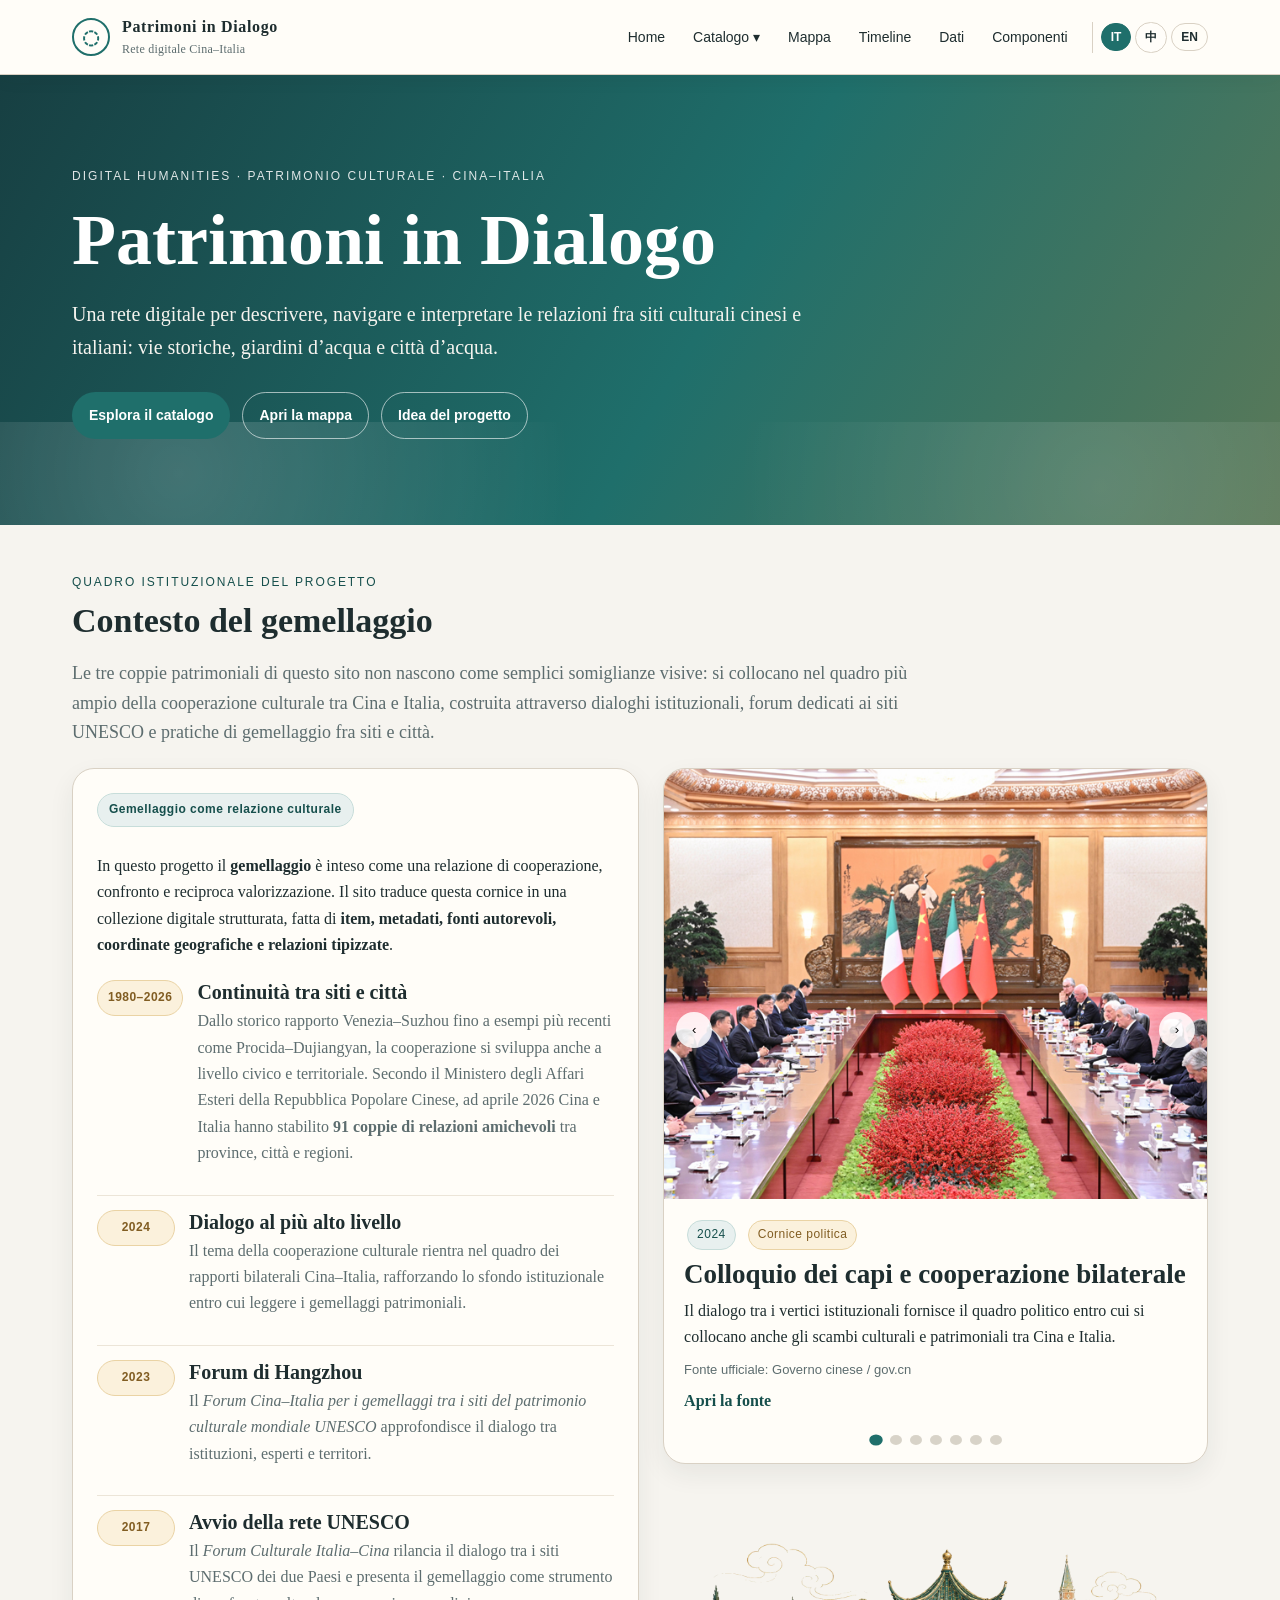
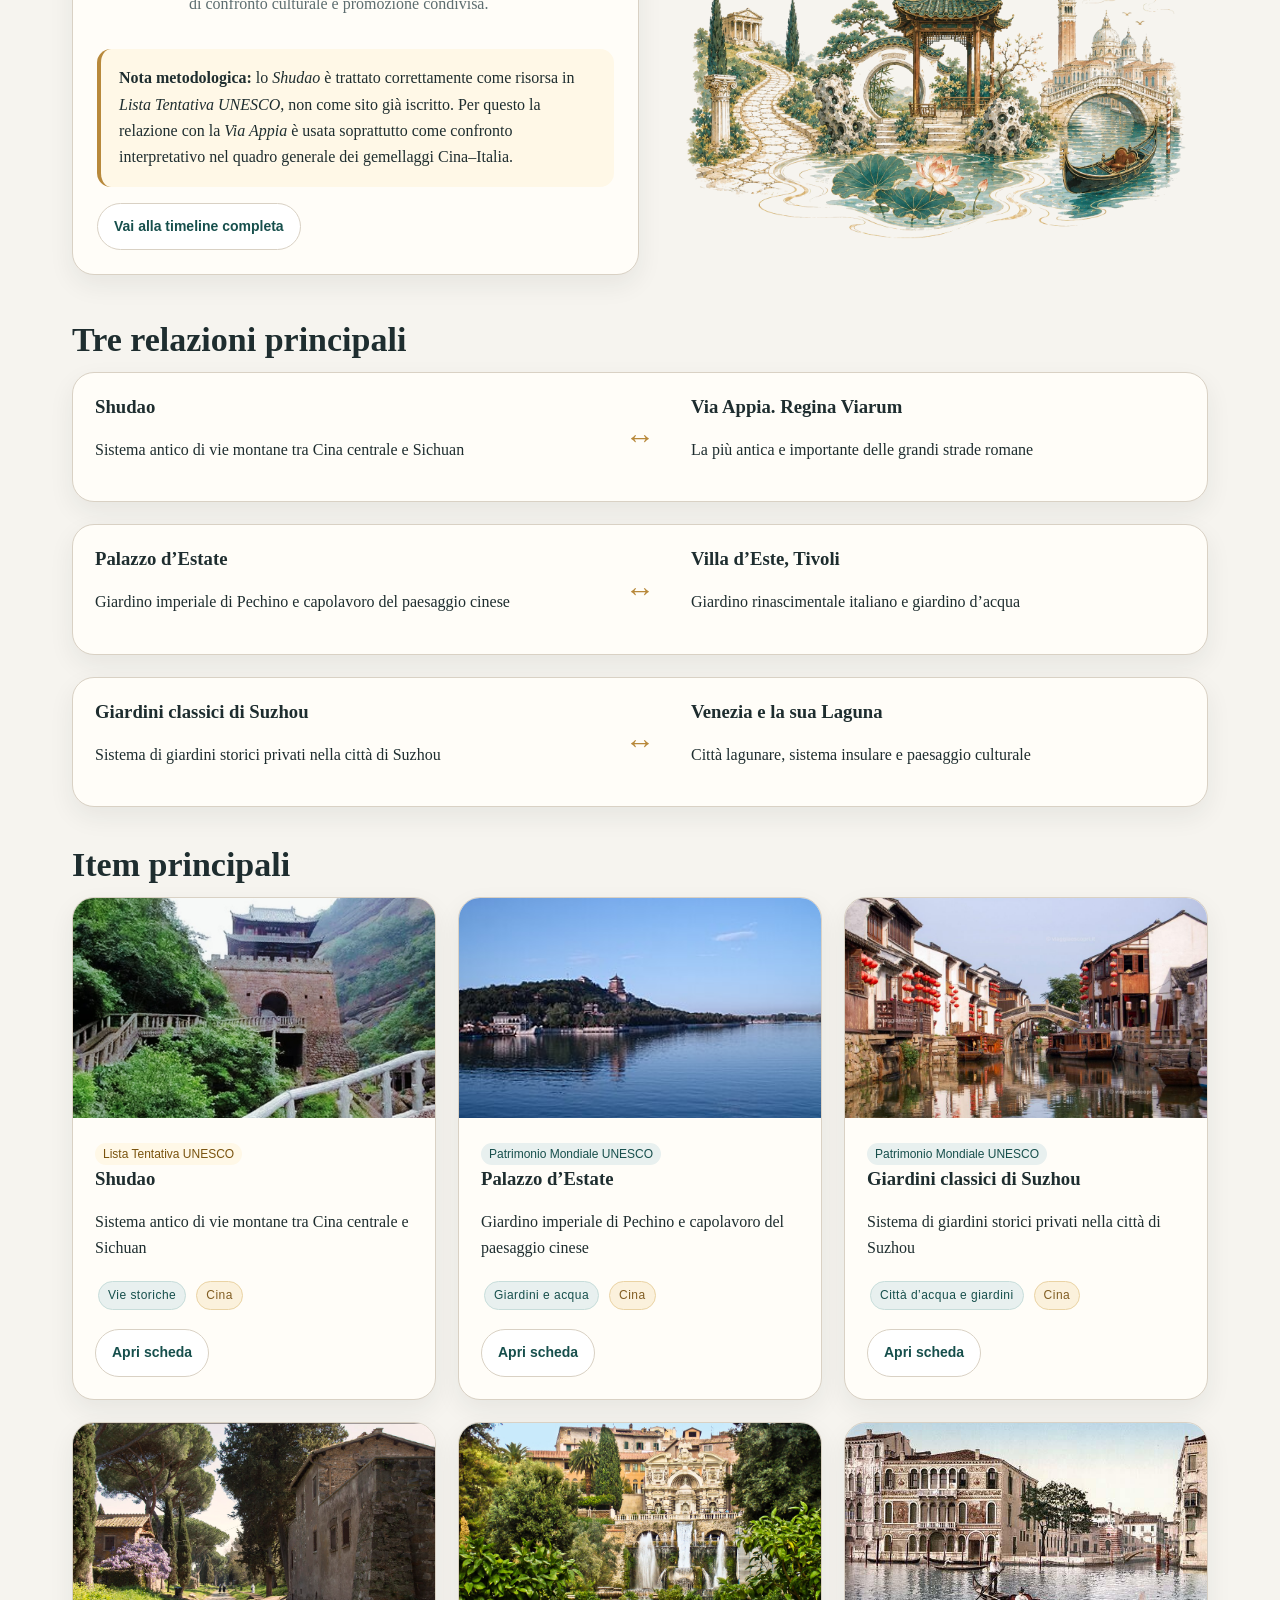
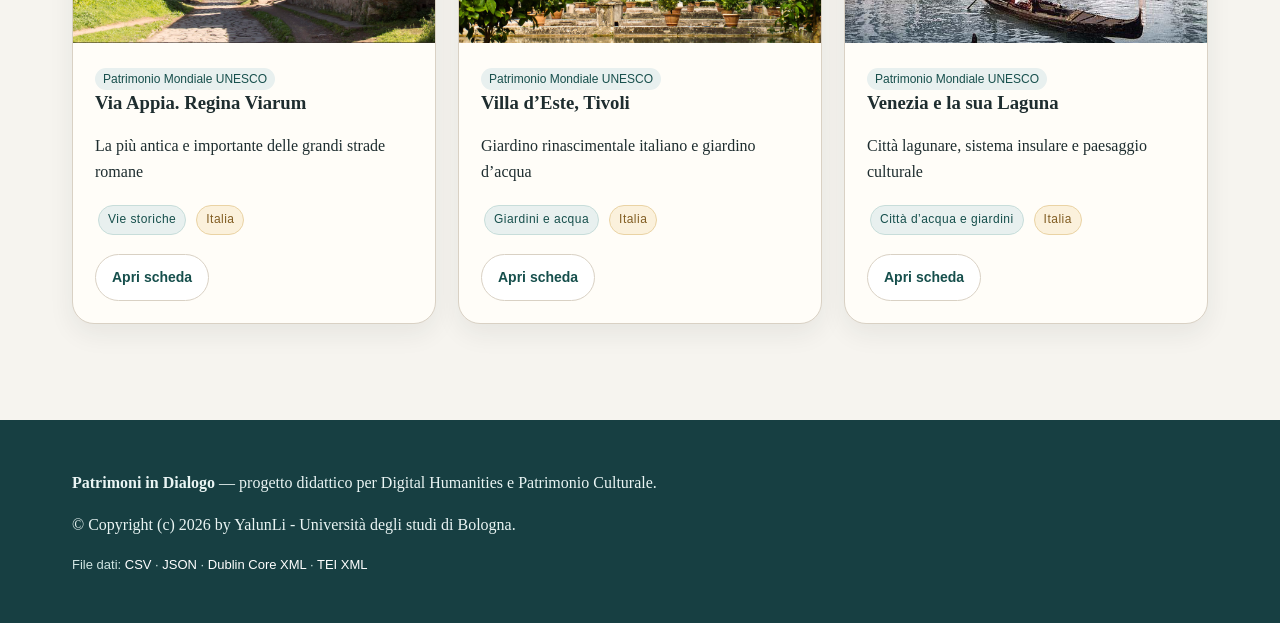
==== commit a34e58f4: "Add files via upload revise" ====
--- a/index.html
+++ b/index.html
@@ -359,6 +359,9 @@
       <div class="container">
         <p>
           <strong>Patrimoni in Dialogo</strong> — progetto didattico per Digital Humanities e Patrimonio Culturale.</p>
+        
+        <p>© Copyright (c) 2026 by YalunLi - Università degli studi di Bologna.</p>
+
         <p class="small">File dati: <a href="data/items.csv">CSV</a> · <a href="data/items.json">JSON</a> · <a href="xml/metadata-dc.xml">Dublin Core XML</a> · <a href="xml/fonte-tei.xml">TEI XML</a>
         </p>
       </div>
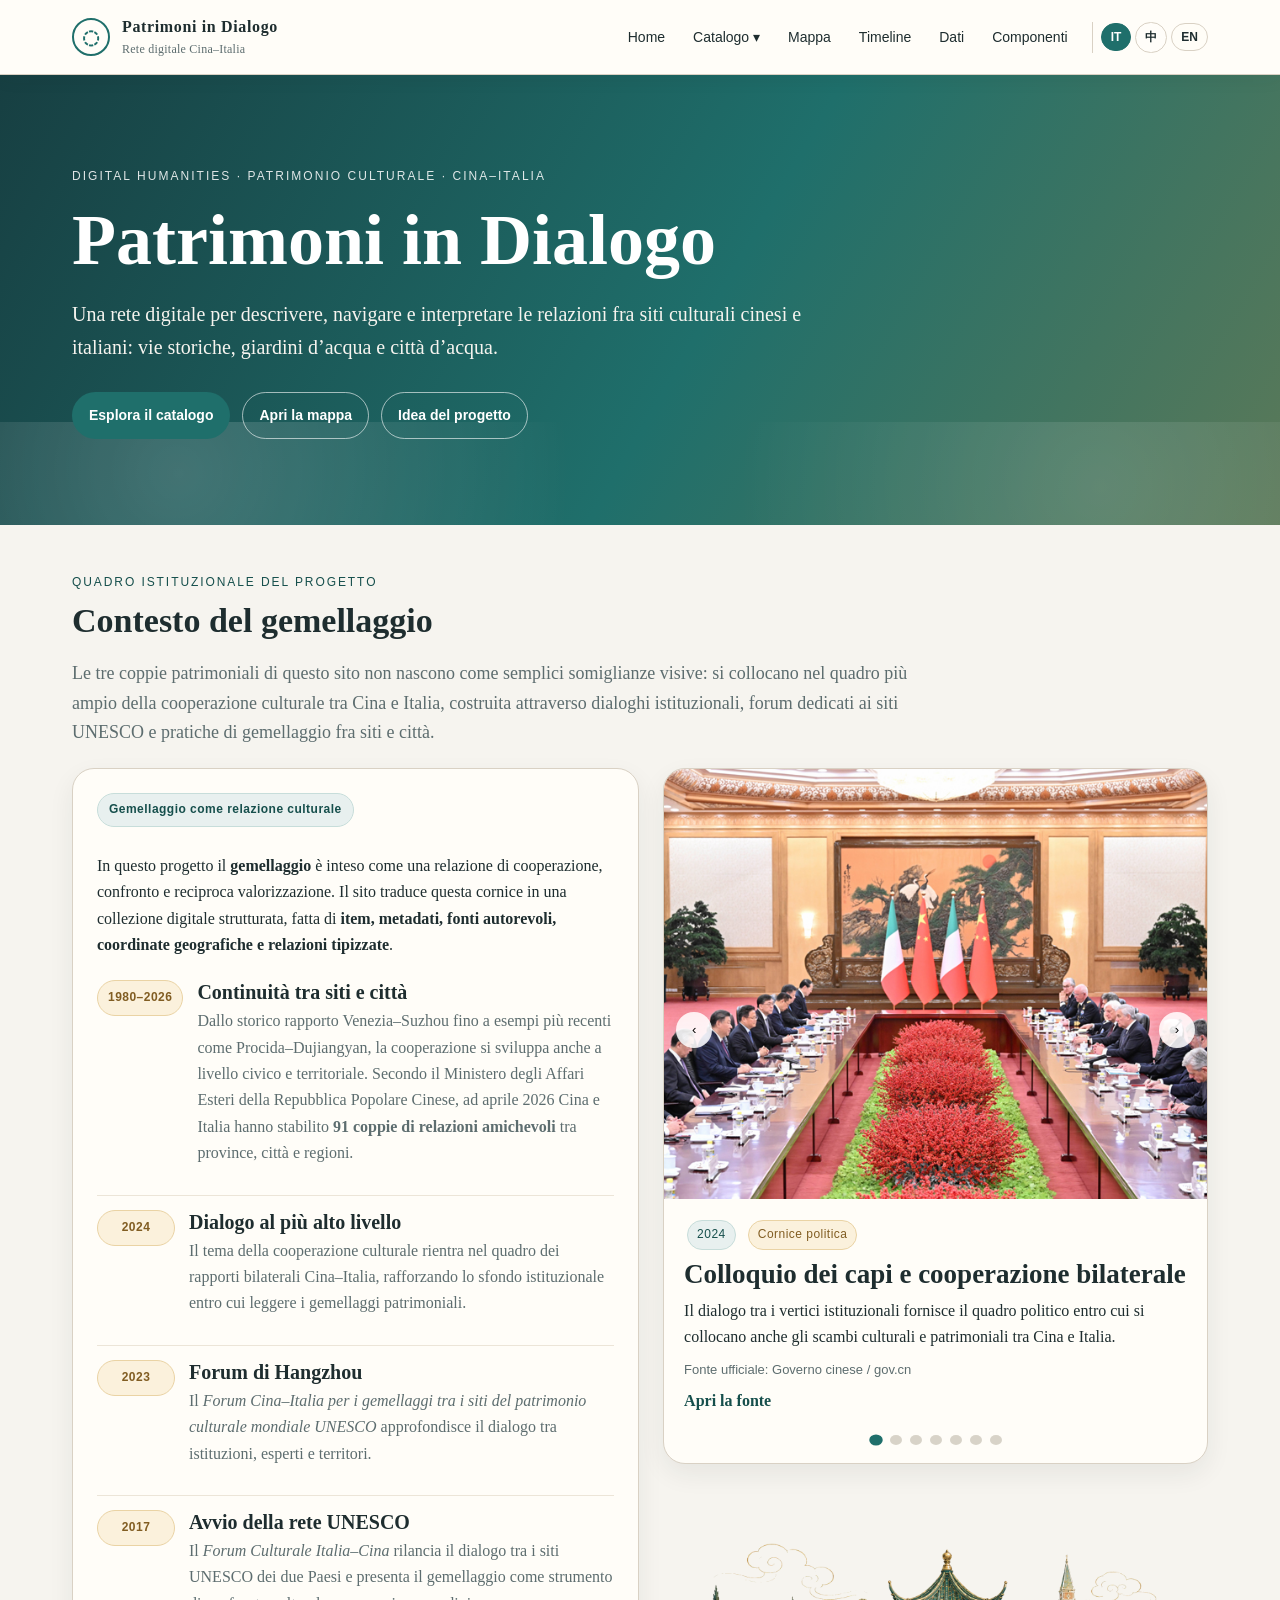
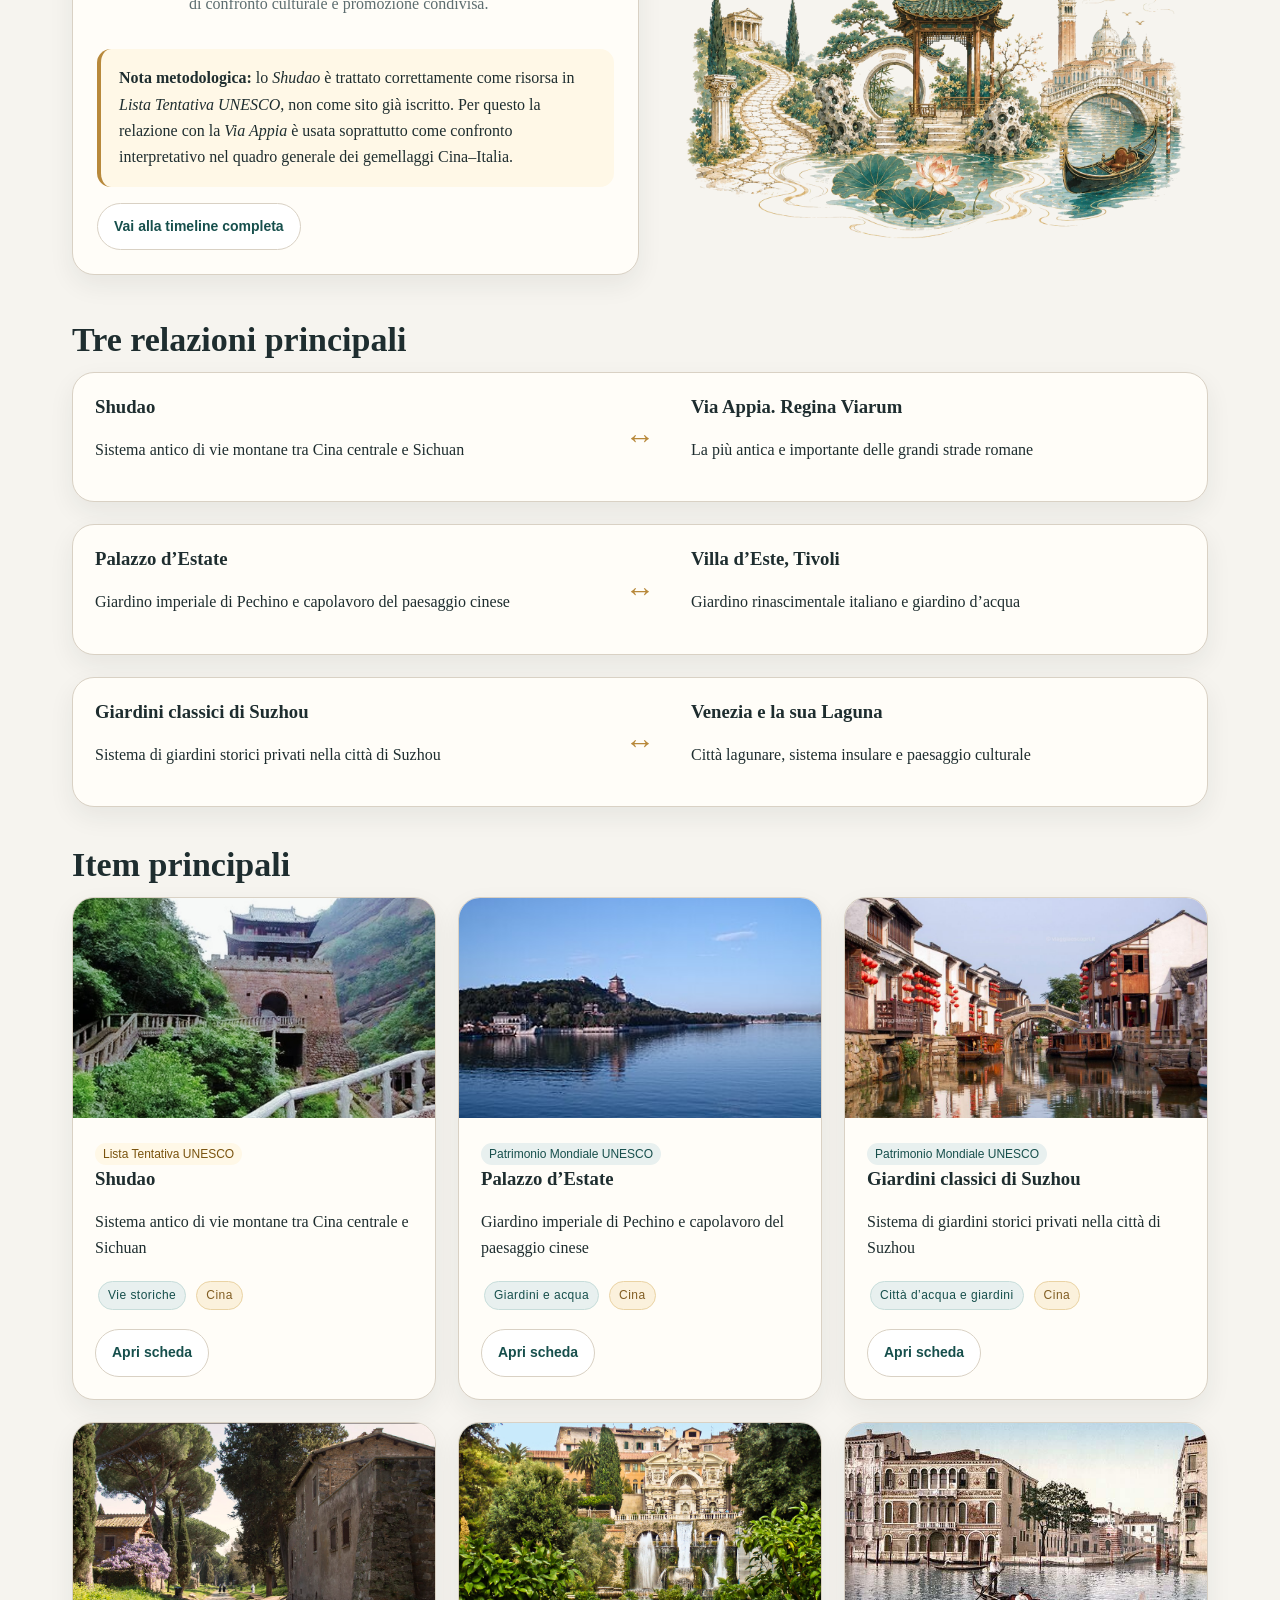
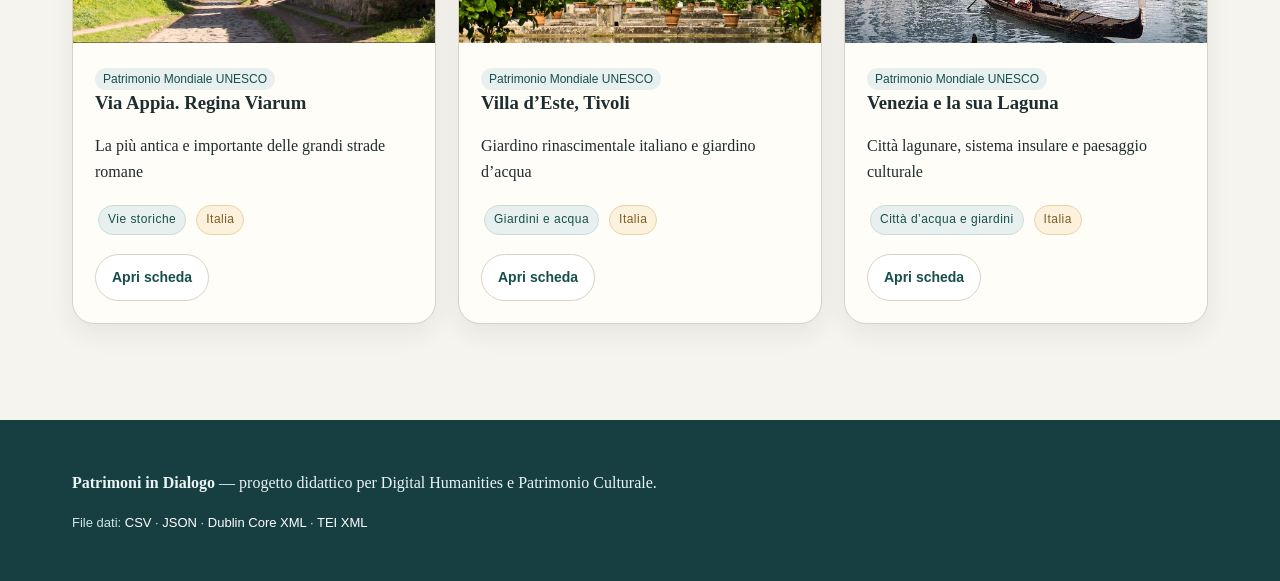
==== commit ccfc856b: "Add files via upload revise footer" ====
--- a/index.html
+++ b/index.html
@@ -359,8 +359,7 @@
       <div class="container">
         <p>
           <strong>Patrimoni in Dialogo</strong> — progetto didattico per Digital Humanities e Patrimonio Culturale.</p>
-        
-        <p>© Copyright (c) 2026 by YalunLi - Università degli studi di Bologna.</p>
+
 
         <p class="small">File dati: <a href="data/items.csv">CSV</a> · <a href="data/items.json">JSON</a> · <a href="xml/metadata-dc.xml">Dublin Core XML</a> · <a href="xml/fonte-tei.xml">TEI XML</a>
         </p>
